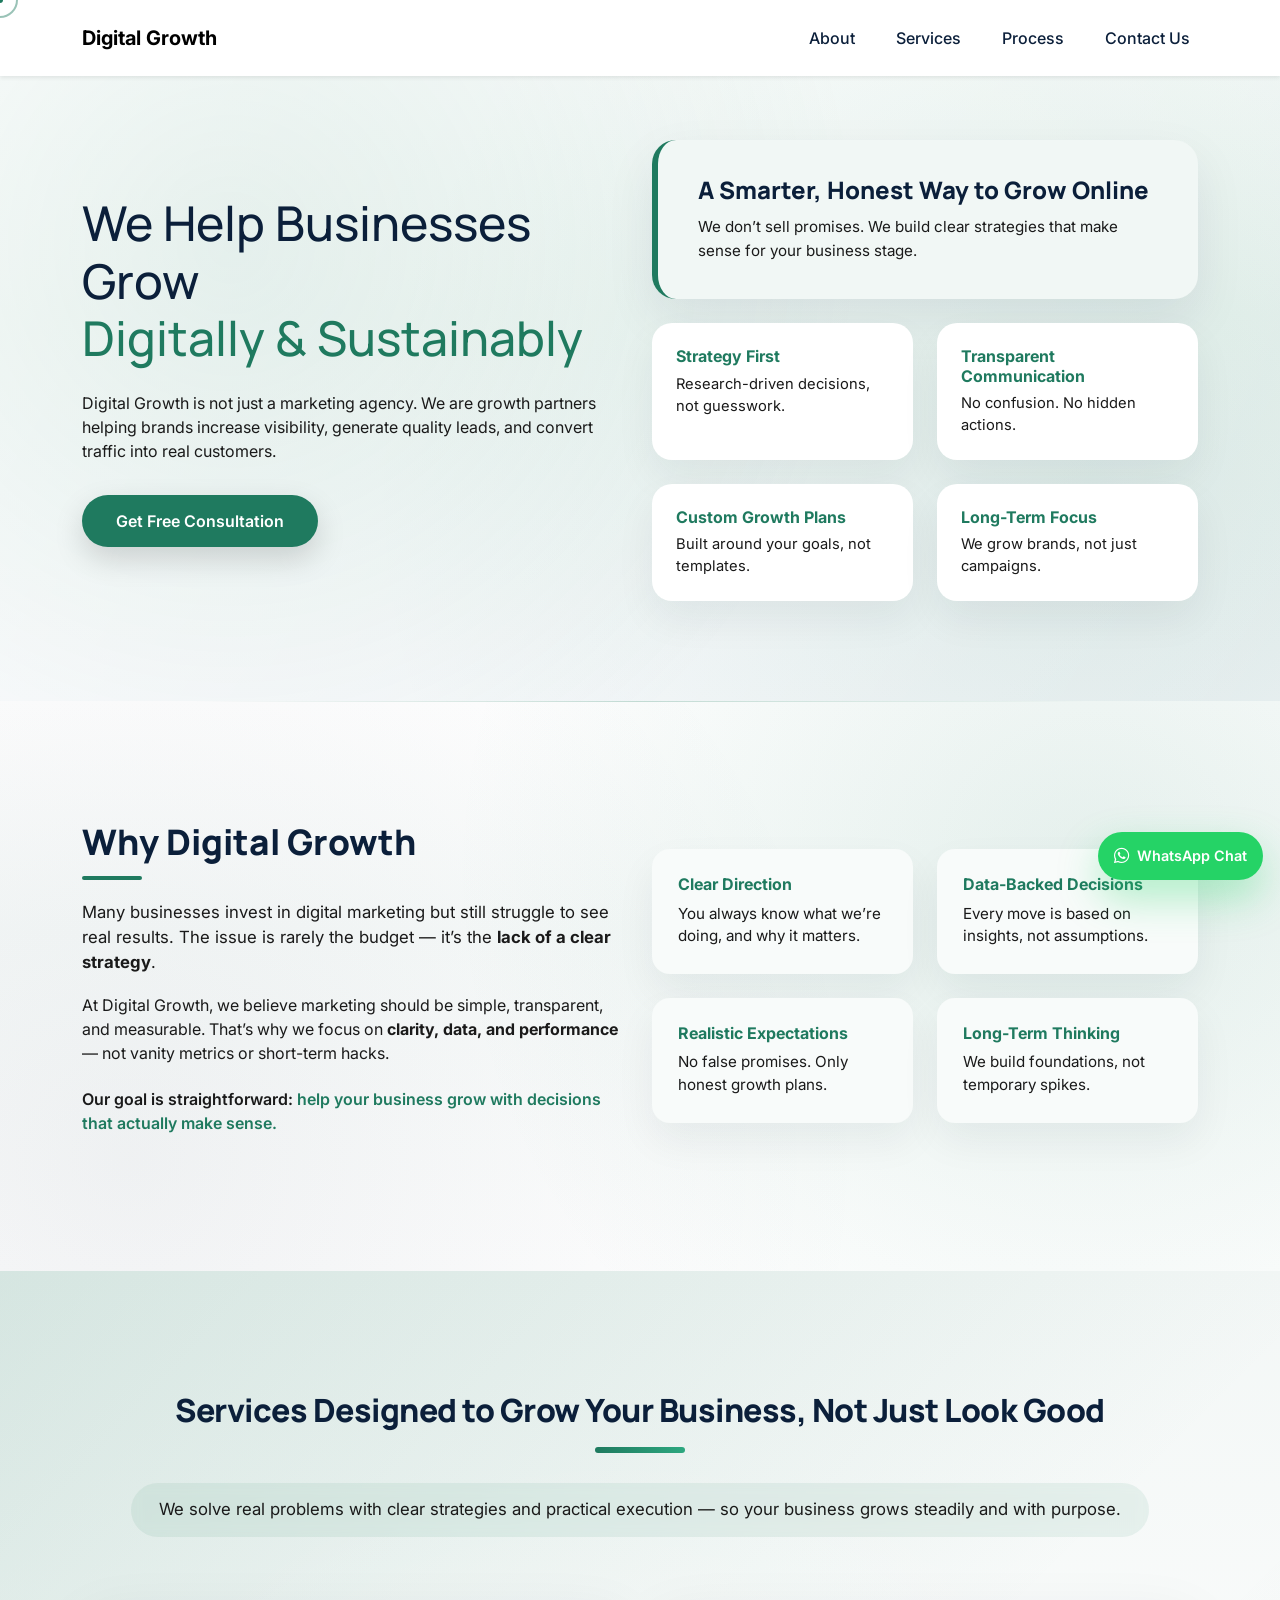
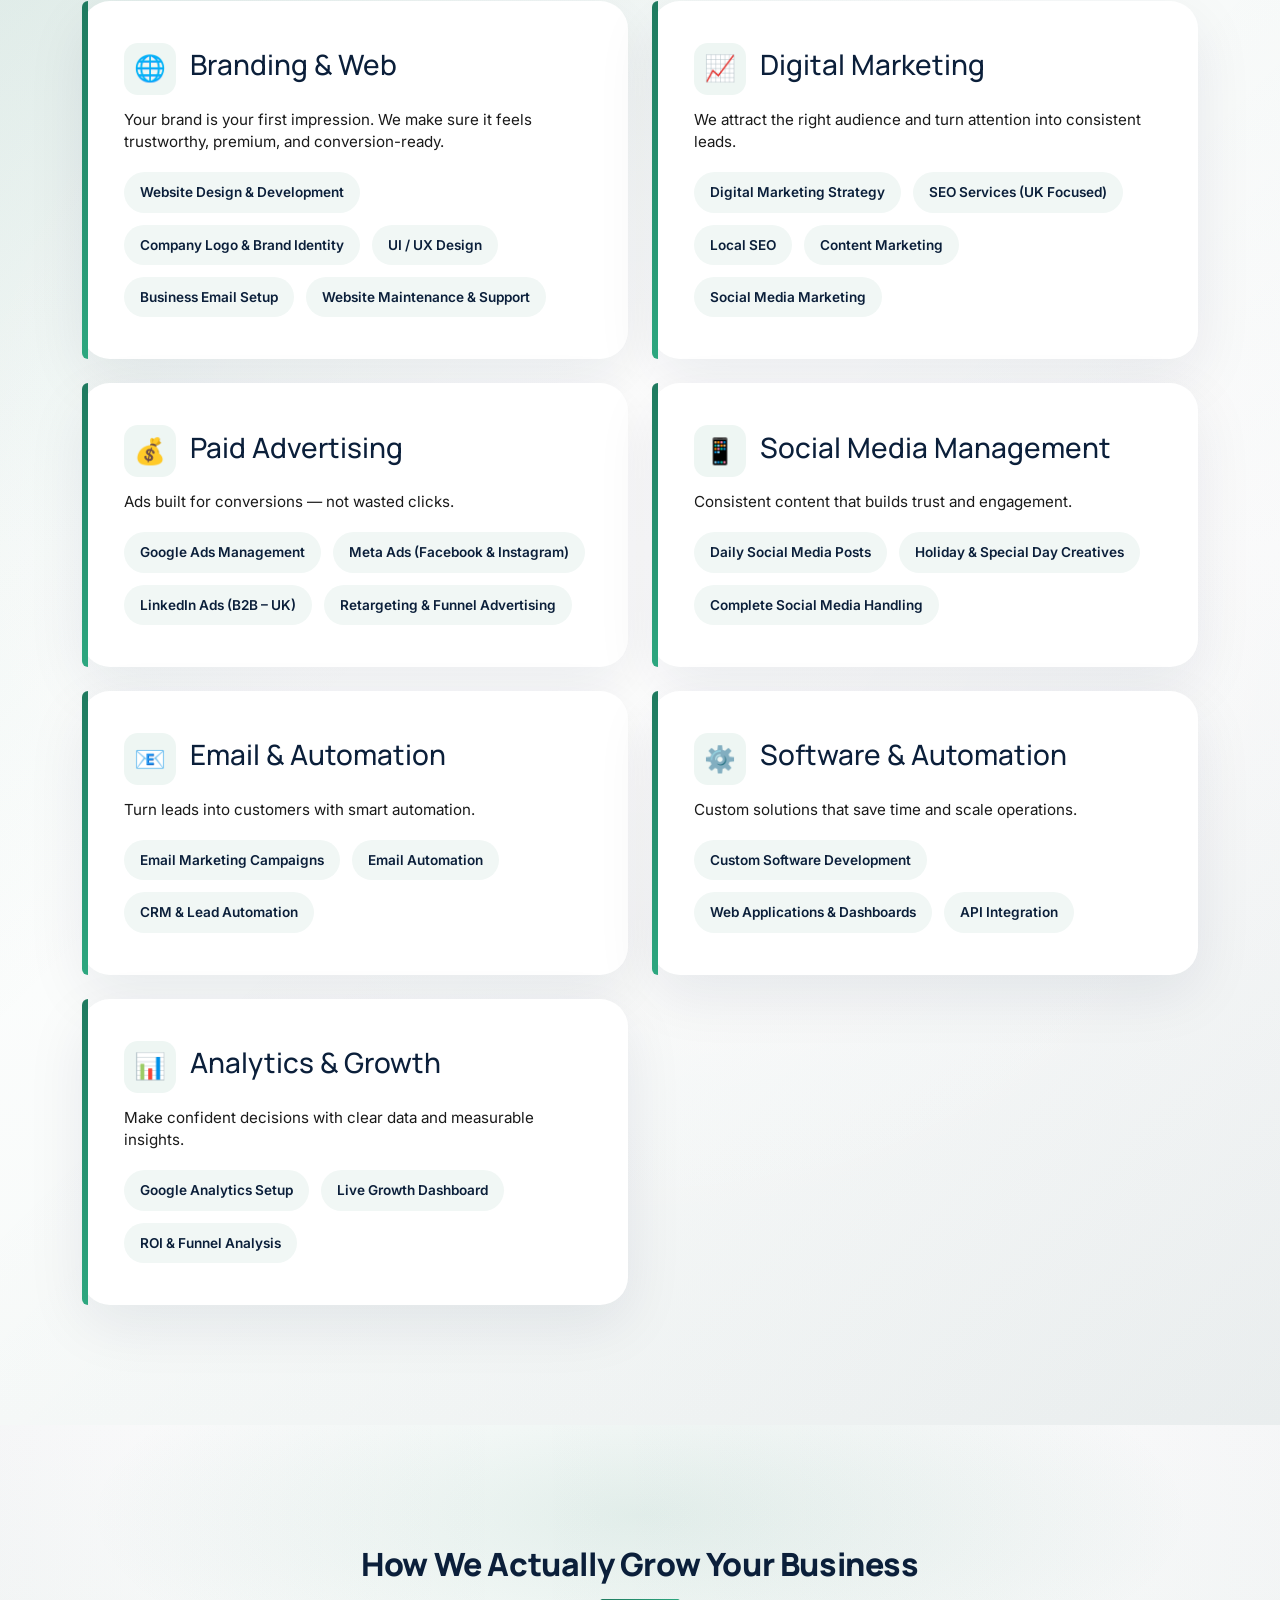
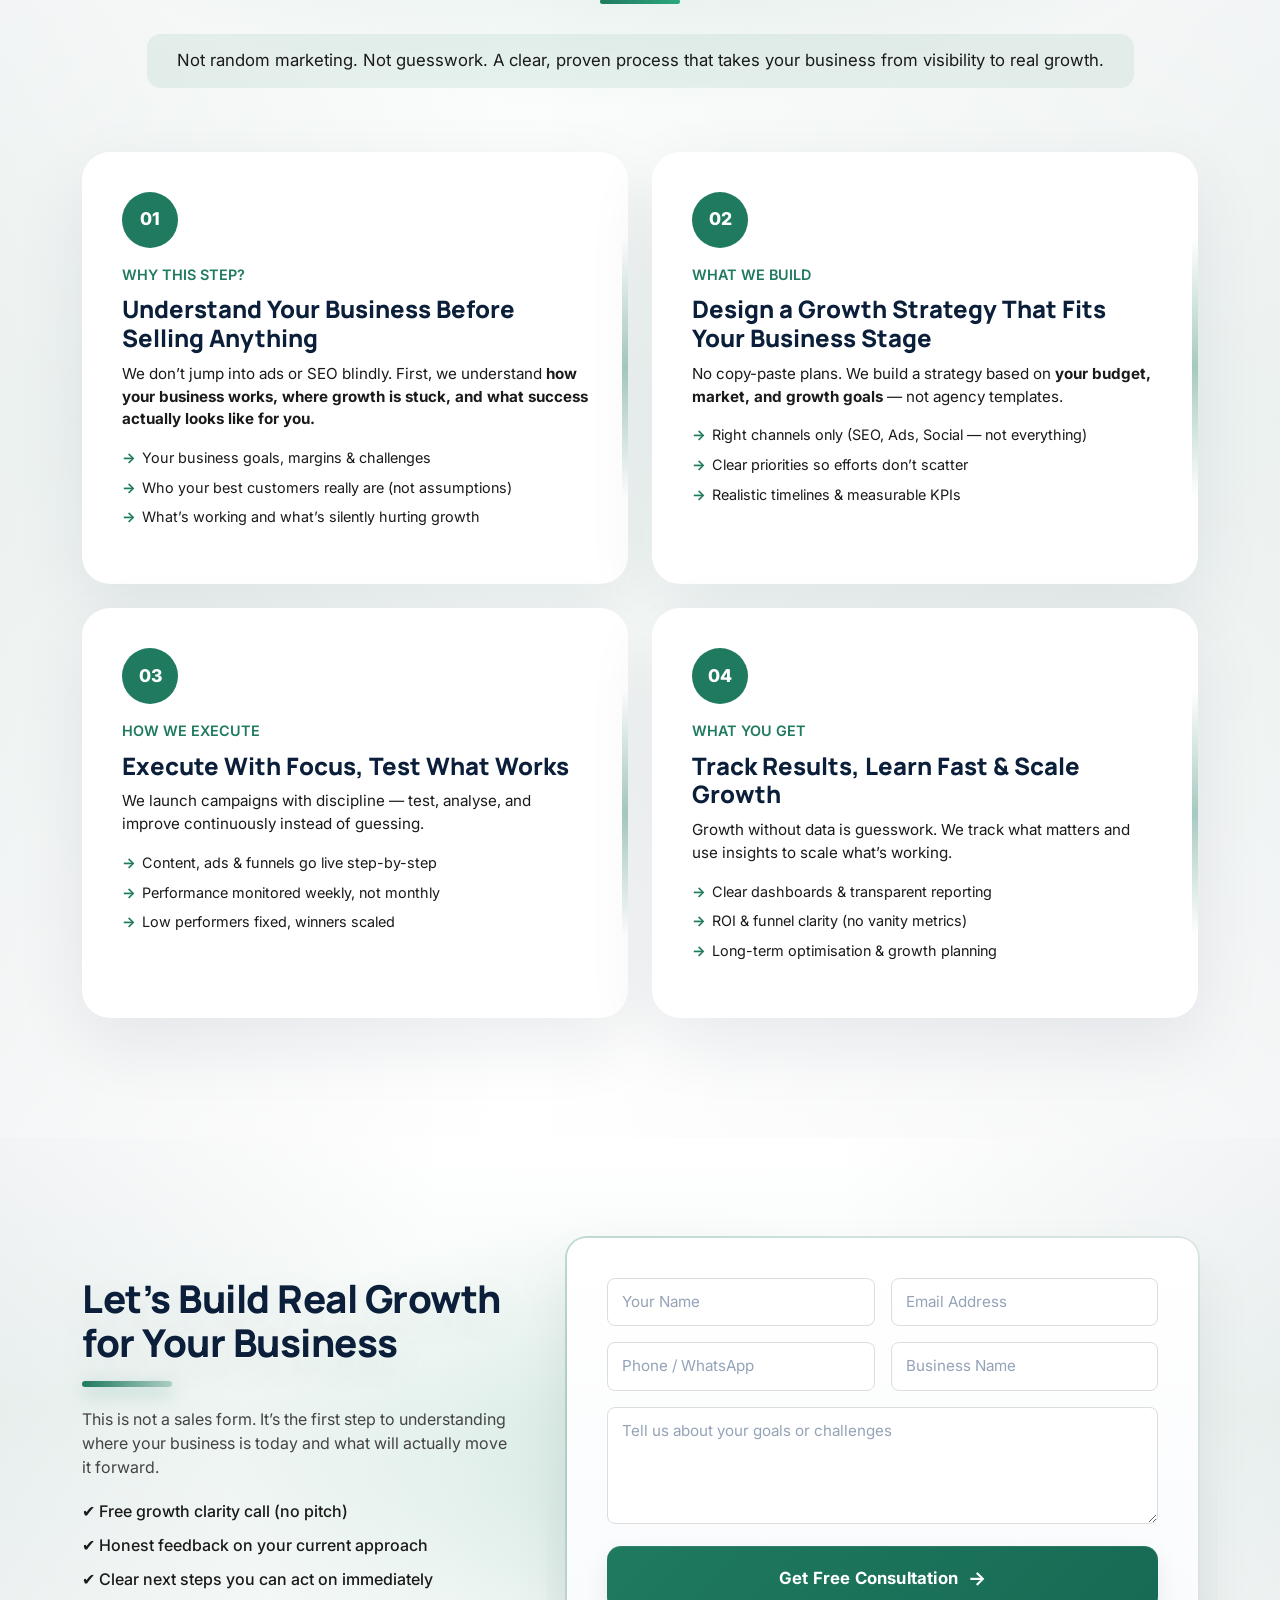
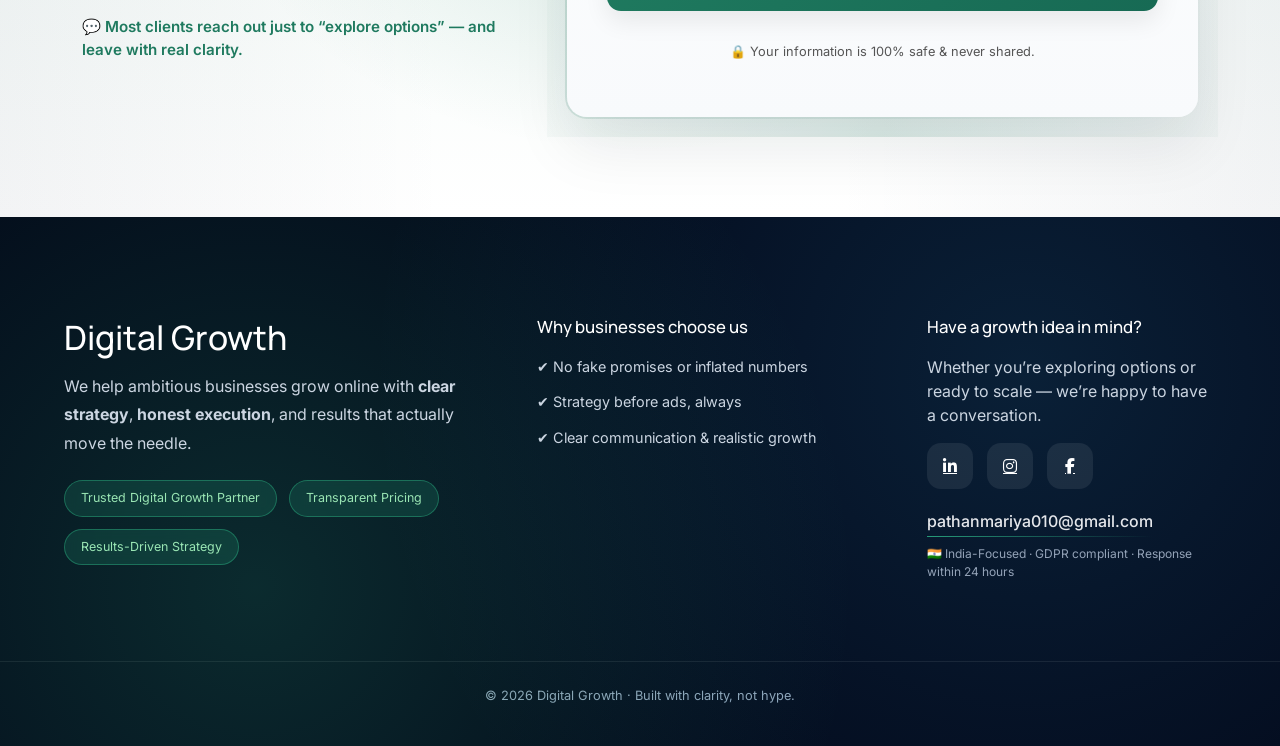
==== index.html @ b0a4c0de "Add files via upload" ====
<!DOCTYPE html>
<html lang="en">
<head>
  <!-- Basic -->
  <meta charset="UTF-8">
  <meta http-equiv="X-UA-Compatible" content="IE=edge">
  <meta name="viewport" content="width=device-width, initial-scale=1">

  <title>Digital Growth | Performance-Driven Digital Marketing Agency Ahmedabad</title>

<meta name="description"
      content="Digital Growth is a performance-driven digital marketing agency in Ahmedabad helping businesses grow with SEO, paid ads and web design. Honest strategies with clear execution and measurable results.">

  <!-- Canonical -->
  <link rel="canonical" href="https://digitalgrowth010.netlify.app/">

  <!-- SEO: Robots -->
  <meta name="robots" content="index, follow, max-image-preview:large">

  <!-- Open Graph (Facebook, LinkedIn, WhatsApp) -->
  <meta property="og:type" content="website">
  <meta property="og:title" content="Digital Growth – Honest Digital Marketing Agency">
  <meta property="og:description"
        content="We help businesses grow with SEO, paid ads, branding & data-driven marketing. No fake promises. Free consultation.">
  <meta property="og:url" content="https://digitalgrowth010.netlify.app/">
  <meta property="og:image" content="https://digitalgrowth010.netlify.app/og-image.jpg">
  <meta property="og:image:width" content="1200">
  <meta property="og:image:height" content="630">
  <meta property="og:site_name" content="Digital Growth">

  <!-- Twitter Card -->
  <meta name="twitter:card" content="summary_large_image">
  <meta name="twitter:title" content="Digital Growth – Honest Digital Marketing Agency">
  <meta name="twitter:description"
        content="Clear strategies, real growth. SEO, Ads & Branding that actually work.">
  <meta name="twitter:image" content="https://digitalgrowth010.netlify.app/og-image.jpg">

  <!-- Theme / Brand Color -->
  <meta name="theme-color" content="#1F7A5F">

  <!-- Preconnect (Performance) -->
  <link rel="preconnect" href="https://cdn.jsdelivr.net">
  <link rel="preconnect" href="https://fonts.googleapis.com">
  <link rel="preconnect" href="https://fonts.gstatic.com" crossorigin>
  <link rel="preconnect" href="https://cdnjs.cloudflare.com">

  <!-- Bootstrap CSS (non-blocking) -->
  <link rel="preload"
        href="https://cdn.jsdelivr.net/npm/bootstrap@5.3.2/dist/css/bootstrap.min.css"
        as="style"
        onload="this.onload=null;this.rel='stylesheet'">
  <noscript>
    <link rel="stylesheet"
          href="https://cdn.jsdelivr.net/npm/bootstrap@5.3.2/dist/css/bootstrap.min.css">
  </noscript>

  <!-- Google Fonts -->
  <link rel="preload"
        as="style"
        href="https://fonts.googleapis.com/css2?family=Manrope:wght@600;700;800&family=Inter:wght@400;500&display=swap"
        onload="this.onload=null;this.rel='stylesheet'">
  <noscript>
    <link rel="stylesheet"
          href="https://fonts.googleapis.com/css2?family=Manrope:wght@600;700;800&family=Inter:wght@400;500&display=swap">
  </noscript>

  <!-- Font Awesome -->
  <link rel="preload"
        as="style"
        href="https://cdnjs.cloudflare.com/ajax/libs/font-awesome/6.5.1/css/all.min.css"
        onload="this.onload=null;this.rel='stylesheet'">
  <noscript>
    <link rel="stylesheet"
          href="https://cdnjs.cloudflare.com/ajax/libs/font-awesome/6.5.1/css/all.min.css">
  </noscript>

  <!-- Main CSS -->
  <link rel="stylesheet" href="index.css">

  <!-- Structured Data (JSON-LD) -->
  <script type="application/ld+json">
{
  "@context": "https://schema.org",
  "@type": "Organization",
  "name": "Digital Growth",
  "url": "https://digitalgrowth010.netlify.app/",
  "logo": "https://digitalgrowth010.netlify.app/og-image.jpg",
  "description": "Digital Growth is an honest digital marketing agency helping businesses grow with SEO, paid ads, branding, and data-driven strategies.",
  "foundingDate": "2026",
  "areaServed": "Global"
}
</script>


  <!-- Meta Pixel (Delayed) -->
  <script>
    window.addEventListener('load', function () {
      setTimeout(function () {
        !function(f,b,e,v,n,t,s)
        {if(f.fbq)return;n=f.fbq=function(){n.callMethod?
        n.callMethod.apply(n,arguments):n.queue.push(arguments)};
        if(!f._fbq)f._fbq=n;n.push=n;n.loaded=!0;n.version='2.0';
        n.queue=[];t=b.createElement(e);t.async=!0;
        t.src=v;s=b.getElementsByTagName(e)[0];
        s.parentNode.insertBefore(t,s)}
        (window, document,'script',
        'https://connect.facebook.net/en_US/fbevents.js');

        fbq('init', '2305626343269912');
        fbq('track', 'PageView');
      }, 2000);
    });
  </script>

  <noscript>
    <img height="1" width="1" style="display:none"
         src="https://www.facebook.com/tr?id=2305626343269912&ev=PageView&noscript=1" />
  </noscript>
</head>



<body>

<!-- NAVBAR -->
<nav class="navbar navbar-expand-lg fixed-top shadow-sm" role="navigation">
  <div class="container">
    <a class="navbar-brand fw-bold" href="#">Digital Growth</a>

    <button class="navbar-toggler" type="button"
      data-bs-toggle="collapse"
      data-bs-target="#nav"
      aria-controls="nav"
      aria-expanded="false"
      aria-label="Toggle navigation">
      <span class="navbar-toggler-icon"></span>
    </button>

    <div id="nav" class="collapse navbar-collapse">
      <ul class="navbar-nav ms-auto align-items-lg-center">
        <li class="nav-item">
          <a class="nav-link" href="#about">About</a>
        </li>
        <li class="nav-item">
          <a class="nav-link" href="#services">Services</a>
        </li>
        <li class="nav-item">
          <a class="nav-link" href="#process">Process</a>
        </li>
        <li class="nav-item">
          <a class="nav-link" href="#contact">Contact Us</a>
        </li>
      </ul>
    </div>
  </div>
</nav>

<main id="main-content">
<!-- HERO -->
<section class="hero">
  <div class="container">
    <div class="row align-items-center gy-5">

      <!-- LEFT CONTENT -->
      <div class="col-lg-6">
        <h1>
          We Help Businesses Grow<br>
          <span style="color:var(--cta)">Digitally & Sustainably</span>
        </h1>

        <p class="mt-4">
          Digital Growth is not just a marketing agency.
          We are growth partners helping brands increase visibility,
          generate quality leads, and convert traffic into real customers.
        </p>

        <a class="btn btn-main mt-3">Get Free Consultation</a>
      </div>

      <!-- RIGHT TRUST CARDS -->
      <div class="col-lg-6 position-relative">

  <!-- BIG HERO CARD -->
  <div class="hero-highlight mb-4">
    <h4>A Smarter, Honest Way to Grow Online</h4>
    <p>
      We don’t sell promises.  
      We build clear strategies that make sense for your business stage.
    </p>
  </div>

  <!-- SMALL TRUST CARDS -->
  <div class="row g-4">
    <div class="col-md-6">
      <div class="trust-card-alt">
        <h6>Strategy First</h6>
        <p>Research-driven decisions, not guesswork.</p>
      </div>
    </div>

    <div class="col-md-6">
      <div class="trust-card-alt">
        <h6>Transparent Communication</h6>
        <p>No confusion. No hidden actions.</p>
      </div>
    </div>

    <div class="col-md-6">
      <div class="trust-card-alt">
        <h6>Custom Growth Plans</h6>
        <p>Built around your goals, not templates.</p>
      </div>
    </div>

    <div class="col-md-6">
      <div class="trust-card-alt">
        <h6>Long-Term Focus</h6>
        <p>We grow brands, not just campaigns.</p>
      </div>
    </div>
  </div>

</div>

    </div>
  </div>
</section>


<!-- ABOUT -->
<section id="about" class="why-section">
  <div class="container">
    <div class="row align-items-center gy-5">

      <!-- LEFT STORY -->
      <div class="col-lg-6">
        <h2 class="why-title">Why Digital Growth</h2>

        <p class="why-lead">
          Many businesses invest in digital marketing but still struggle to see real results.
          The issue is rarely the budget — it’s the <strong>lack of a clear strategy</strong>.
        </p>

        <p>
          At Digital Growth, we believe marketing should be simple, transparent, and measurable.
          That’s why we focus on <strong>clarity, data, and performance</strong> — not vanity metrics
          or short-term hacks.
        </p>

        <p class="why-promise">
          Our goal is straightforward:  
          <span>help your business grow with decisions that actually make sense.</span>
        </p>
      </div>

      <!-- RIGHT TRUST BLOCKS -->
      <div class="col-lg-6">
        <div class="row g-4">

          <div class="col-md-6">
            <div class="why-card">
              <h6>Clear Direction</h6>
              <p>You always know what we’re doing, and why it matters.</p>
            </div>
          </div>

          <div class="col-md-6">
            <div class="why-card">
              <h6>Data-Backed Decisions</h6>
              <p>Every move is based on insights, not assumptions.</p>
            </div>
          </div>

          <div class="col-md-6">
            <div class="why-card">
              <h6>Realistic Expectations</h6>
              <p>No false promises. Only honest growth plans.</p>
            </div>
          </div>

          <div class="col-md-6">
            <div class="why-card">
              <h6>Long-Term Thinking</h6>
              <p>We build foundations, not temporary spikes.</p>
            </div>
          </div>

        </div>
      </div>

    </div>
  </div>
</section>


<!-- SERVICES -->
<section id="services" class="services-section">
  <div class="container">

    <!-- Heading -->
    <div class="text-center mb-5">
      <h2 class="services-title">
        Services Designed to Grow Your Business, Not Just Look Good
      </h2>
      <p class="services-subtitle">
        We solve real problems with clear strategies and practical execution —
        so your business grows steadily and with purpose.
      </p>
    </div>

    <div class="row g-4">

      <!-- 1 Branding & Web -->
      <div class="col-lg-6">
        <div class="service-card">
          <div class="service-header">
            <div class="service-icon">🌐</div>
            <h3>Branding & Web</h3>
          </div>
          <p class="service-intro">
            Your brand is your first impression. We make sure it feels trustworthy,
            premium, and conversion-ready.
          </p>
          <div class="service-tags">
            <span>Website Design & Development</span>
            <span>Company Logo & Brand Identity</span>
            <span>UI / UX Design</span>
            <span>Business Email Setup</span>
            <span>Website Maintenance & Support</span>
          </div>
        </div>
      </div>

      <!-- 2 Digital Marketing -->
      <div class="col-lg-6">
        <div class="service-card">
          <div class="service-header">
            <div class="service-icon">📈</div>
            <h3>Digital Marketing</h3>
          </div>
          <p class="service-intro">
            We attract the right audience and turn attention into consistent leads.
          </p>
          <div class="service-tags">
            <span>Digital Marketing Strategy</span>
            <span>SEO Services (UK Focused)</span>
            <span>Local SEO</span>
            <span>Content Marketing</span>
            <span>Social Media Marketing</span>
          </div>
        </div>
      </div>

      <!-- 3 Paid Advertising -->
      <div class="col-lg-6">
        <div class="service-card">
          <div class="service-header">
            <div class="service-icon">💰</div>
            <h3>Paid Advertising</h3>
          </div>
          <p class="service-intro">
            Ads built for conversions — not wasted clicks.
          </p>
          <div class="service-tags">
            <span>Google Ads Management</span>
            <span>Meta Ads (Facebook & Instagram)</span>
            <span>LinkedIn Ads (B2B – UK)</span>
            <span>Retargeting & Funnel Advertising</span>
          </div>
        </div>
      </div>

      <!-- 4 Social Media -->
      <div class="col-lg-6">
        <div class="service-card">
          <div class="service-header">
            <div class="service-icon">📱</div>
            <h3>Social Media Management</h3>
          </div>
          <p class="service-intro">
            Consistent content that builds trust and engagement.
          </p>
          <div class="service-tags">
            <span>Daily Social Media Posts</span>
            <span>Holiday & Special Day Creatives</span>
            <span>Complete Social Media Handling</span>
          </div>
        </div>
      </div>

      <!-- 5 Email & Automation -->
      <div class="col-lg-6">
        <div class="service-card">
          <div class="service-header">
            <div class="service-icon">📧</div>
            <h3>Email & Automation</h3>
          </div>
          <p class="service-intro">
            Turn leads into customers with smart automation.
          </p>
          <div class="service-tags">
            <span>Email Marketing Campaigns</span>
            <span>Email Automation</span>
            <span>CRM & Lead Automation</span>
          </div>
        </div>
      </div>

      <!-- 6 Software -->
      <div class="col-lg-6">
        <div class="service-card">
          <div class="service-header">
            <div class="service-icon">⚙️</div>
            <h3>Software & Automation</h3>
          </div>
          <p class="service-intro">
            Custom solutions that save time and scale operations.
          </p>
          <div class="service-tags">
            <span>Custom Software Development</span>
            <span>Web Applications & Dashboards</span>
            <span>API Integration</span>
          </div>
        </div>
      </div>

      <!-- 7 Analytics & Growth -->
      <div class="col-lg-6">
        <div class="service-card">
          <div class="service-header">
            <div class="service-icon">📊</div>
            <h3>Analytics & Growth</h3>
          </div>
          <p class="service-intro">
            Make confident decisions with clear data and measurable insights.
          </p>
          <div class="service-tags">
            <span>Google Analytics Setup</span>
            <span>Live Growth Dashboard</span>
            <span>ROI & Funnel Analysis</span>
          </div>
        </div>
      </div>

    </div>
  </div>
</section>


<!-- PROCESS -->
<section id="process" class="process-section">
  <div class="container">

    <!-- Heading -->
    <div class="text-center mb-5">
      <h2 class="services-title">How We Actually Grow Your Business</h2>
      <p class="services-subtitle">
        Not random marketing. Not guesswork.  
        A clear, proven process that takes your business from visibility to real growth.
      </p>
    </div>

    <div class="row g-4">

      <!-- STEP 1 -->
      <div class="col-lg-6">
        <div class="process-card">
          <div class="process-step-no">01</div>
          <div class="process-why">WHY THIS STEP?</div>
          <h4>Understand Your Business Before Selling Anything</h4>
<p class="process-desc">
We don’t jump into ads or SEO blindly.  
First, we understand <strong>how your business works, where growth is stuck,
and what success actually looks like for you.</strong>
</p>

<ul class="process-list">
  <li>Your business goals, margins & challenges</li>
  <li>Who your best customers really are (not assumptions)</li>
  <li>What’s working and what’s silently hurting growth</li>
</ul>


        </div>
      </div>

      <!-- STEP 2 -->
      <div class="col-lg-6">
        <div class="process-card">
          <div class="process-step-no">02</div>
          <div class="process-why">WHAT WE BUILD</div>
          <h4>Design a Growth Strategy That Fits Your Business Stage</h4>
<p class="process-desc">
No copy-paste plans. We build a strategy based on
<strong>your budget, market, and growth goals</strong> — not agency templates.
</p>

<ul class="process-list">
  <li>Right channels only (SEO, Ads, Social — not everything)</li>
  <li>Clear priorities so efforts don’t scatter</li>
  <li>Realistic timelines & measurable KPIs</li>
</ul>



        </div>
      </div>

      <!-- STEP 3 -->
      <div class="col-lg-6">
        <div class="process-card">
          <div class="process-step-no">03</div>
          <div class="process-why">HOW WE EXECUTE</div>
          <h4>Execute With Focus, Test What Works</h4>
<p class="process-desc">
We launch campaigns with discipline — test, analyse,
and improve continuously instead of guessing.
</p>

<ul class="process-list">
  <li>Content, ads & funnels go live step-by-step</li>
  <li>Performance monitored weekly, not monthly</li>
  <li>Low performers fixed, winners scaled</li>
</ul>



        </div>
      </div>

      <!-- STEP 4 -->
      <div class="col-lg-6">
        <div class="process-card">
          <div class="process-step-no">04</div>
          <div class="process-why">WHAT YOU GET</div>
          <h4>Track Results, Learn Fast & Scale Growth</h4>
<p class="process-desc">
Growth without data is guesswork.  
We track what matters and use insights to scale what’s working.
</p>

<ul class="process-list">
  <li>Clear dashboards & transparent reporting</li>
  <li>ROI & funnel clarity (no vanity metrics)</li>
  <li>Long-term optimisation & growth planning</li>
</ul>



        </div>
      </div>

    </div>
  </div>
</section>

<section id="contact" class="contact-section">
  <div class="container">
    <div class="row align-items-center g-5">

      <!-- LEFT CONTENT -->
      <div class="col-lg-5">
        <h2 class="contact-title">
  Let’s Build Real Growth for Your Business
</h2>

<p class="contact-subtext">
  This is not a sales form.  
  It’s the first step to understanding where your business is today
  and what will actually move it forward.
</p>

<ul class="contact-points">
  <li>✔ Free growth clarity call (no pitch)</li>
  <li>✔ Honest feedback on your current approach</li>
  <li>✔ Clear next steps you can act on immediately</li>
</ul>

<p class="contact-trust-line">
  💬 Most clients reach out just to “explore options” —  
  and leave with real clarity.
</p>

      </div>

      <!-- FORM -->
      <div class="col-lg-7">
        <div class="contact-card contact-form-box">

          <!-- NETLIFY FORM -->
          <form name="contact"
                method="POST"
                data-netlify="true"
                data-netlify-honeypot="bot-field">

            <!-- Required hidden input -->
            <input type="hidden" name="form-name" value="contact">
            <input type="hidden" name="bot-field">

            <div class="row g-3">
              <div class="col-md-6">
                <input type="text" class="form-input" name="name" placeholder="Your Name" required>
              </div>

              <div class="col-md-6">
                <input type="email" class="form-input" name="email" placeholder="Email Address" required>
              </div>

              <div class="col-md-6">
                <input type="tel" class="form-input" name="phone" placeholder="Phone / WhatsApp">
              </div>

              <div class="col-md-6">
                <input type="text" class="form-input" name="business" placeholder="Business Name">
              </div>

              <div class="col-12">
                <textarea name="message" class="form-input" rows="4"
                  placeholder="Tell us about your goals or challenges"></textarea>
              </div>

              <div class="col-12">
                <button type="submit" class="cta-btn">
  <span>Get Free Consultation</span>
  <span class="arrow">→</span>
</button>


              </div>

              <div class="col-12">
                <p class="form-note">
                  🔒 Your information is 100% safe & never shared.
                </p>
              </div>
            </div>

          </form>

        </div>
      </div>

    </div>
  </div>
</section>

</main>
<footer class="dg-footer" role="contentinfo">
  <div class="dg-footer-bg"></div>

  <div class="dg-footer-inner">

    <!-- BRAND BLOCK -->
    <div class="dg-footer-brand">
      <h2>Digital Growth</h2>
      <p>
        We help ambitious businesses grow online with
        <strong>clear strategy</strong>, <strong>honest execution</strong>,
        and results that actually move the needle.
      </p>

     <div class="dg-footer-badges">
  <span>Trusted Digital Growth Partner</span>
  <span>Transparent Pricing</span>
  <span>Results-Driven Strategy</span>
</div>
    </div>

    <!-- VALUE / DIFFERENCE -->
    <div class="dg-footer-values">
      <h4>Why businesses choose us</h4>
      <ul>
        <li>✔ No fake promises or inflated numbers</li>
        <li>✔ Strategy before ads, always</li>
        <li>✔ Clear communication & realistic growth</li>
      </ul>
    </div>

    <!-- CONNECT -->
    <div class="dg-footer-connect">
      <h4>Have a growth idea in mind?</h4>
  <p>
    Whether you’re exploring options or ready to scale —
    we’re happy to have a conversation.
  </p>

  <div class="dg-socials premium-socials">
    <a href="#" aria-label="LinkedIn"><i class="fa-brands fa-linkedin-in"></i></a>
        <a href="#" aria-label="Instagram"><i class="fa-brands fa-instagram"></i></a>
        <a href="#" aria-label="Facebook"><i class="fa-brands fa-facebook-f"></i></a>
  </div>

  <a href="mailto:pathanmariya010@gmail.com" class="connect-email">
    pathanmariya010@gmail.com
  </a>

  <span class="connect-note">
    🇮🇳 India-Focused · GDPR compliant · Response within 24 hours
  </span>
</div>
    </div>

  <div class="dg-footer-bottom">
    © 2026 Digital Growth · Built with clarity, not hype.
  </div>
</footer>

<button id="backToTop" aria-label="Back to top">
  ↑
  <span class="back-tooltip">Back to top</span>
</button>


<!-- Premium WhatsApp Button -->
<a
  href="https://wa.me/916354936933?text=Hi%20I%20want%20to%20discuss%20digital%20growth"
  class="wa-float-premium"
  target="_blank"
  aria-label="Chat on WhatsApp"
>
  <i class="fa-brands fa-whatsapp"></i>
  <span>WhatsApp Chat</span>
</a>




<script defer src="https://cdn.jsdelivr.net/npm/bootstrap@5.3.2/dist/js/bootstrap.bundle.min.js"></script>
<script defer src="index.js"></script>

<script type="application/ld+json">
{
  "@context": "https://schema.org",
  "@type": "Organization",
  "name": "Digital Growth",
  "url": "https://digitalmarketing010.netlify.app/",
  "email": "pathanmariya010@gmail.com"
}
</script>



</body>
</html>
---- index.css ----
:root{
  --heading:#0B1F3A;
  --text:#1A1A1A;
  --bg:#F5F7FA;
  --cta:#1F7A5F;
}

html, body {
  width: 100%;
  overflow-x: hidden;
}


main#main-content {
  display: block;
  width: 100%;
  max-width: 100%;
  margin: 0;
  padding: 0;
}

body{
  background:var(--bg);
  color:var(--text);
  font-family:Inter, sans-serif;
}

h1,h2,h3,h4{
  font-family:Manrope, sans-serif;
  color:var(--heading);
}
@media (max-width: 768px) {
  html, body {
    overflow-x: hidden !important;
    position: relative;
  }
}


.navbar{
  background:#fff;
  padding: 18px 0;
}

.navbar-nav .nav-item {
  margin-left: 25px;
}

.hero h1{
  font-size:3rem;
}

.btn-main {
  background: var(--cta);
  color: #ffffff;
  padding: 14px 34px;
  border-radius: 999px;
  font-weight: 600;
  border: none;
  transition: all 0.35s ease;
  box-shadow: 0 12px 30px rgba(0,0,0,0.15);
}

/* 🔥 IMPORTANT FIX */
.btn-main:hover,
.btn-main:focus,
.btn-main:active {
  background: var(--cta);        /* background kabhi remove nahi hoga */
  color: #ffffff;
  transform: translateY(-3px);
  box-shadow: 0 18px 40px rgba(0,0,0,0.25);
  text-decoration: none;
  outline: none;
}

/* Optional luxury glow */
.btn-main::after {
  content: "";
  position: absolute;
  inset: -4px;
  border-radius: 999px;
  border: 1px solid rgba(255,255,255,0.25);
  opacity: 0;
  transition: opacity 0.35s ease;
}

.btn-main:hover::after {
  opacity: 1;
}


.section{
  padding:90px 0;
}

.card{
  border:none;
  border-radius:16px;
  padding:30px;
  height:100%;
}

.nav-link {
  position: relative;
  color: var(--heading) !important;
  font-weight: 500;
  transition: color 0.3s ease;
}

.nav-link::after {
  content: "";
  position: absolute;
  width: 0;
  height: 2px;
  left: 0;
  bottom: -6px;
  background: var(--cta);
  transition: width 0.3s ease;
}

.nav-link:hover {
  color: var(--cta) !important;
}

.nav-link:hover::after {
  width: 100%;
}

.trust-panel {
  background: #ffffff;
  border-radius: 24px;
  padding: 48px;
  box-shadow: 0 40px 80px rgba(11,31,58,0.08);
}

.trust-panel h5 {
  font-family: Manrope;
  font-weight: 700;
  color: var(--heading);
  margin-bottom: 30px;
}

.trust-list {
  list-style: none;
  padding: 0;
}

.trust-list li {
  margin-bottom: 22px;
}

.trust-list strong {
  display: block;
  color: var(--cta);
  font-size: 1.05rem;
}

.trust-list span {
  font-size: 0.95rem;
  color: var(--text);
}

@media(max-width:768px){
  .trust-panel{
    padding:32px;
    margin-top:20px;
  }
}

.hero{
  position: relative;
  padding: 140px 0 100px;
  background:
    linear-gradient(180deg, #f8fbfa 0%, #eef6f3 45%, #f5f7fa 100%);
  overflow: hidden;
}

/* PREMIUM WOW GLOW LAYERS */
.hero::before{
  content: "";
  position: absolute;
  inset: 0;
  background:
    radial-gradient(circle at 18% 35%, rgba(31,122,95,0.16), transparent 55%),
    radial-gradient(circle at 85% 70%, rgba(31,122,95,0.12), transparent 60%);
  z-index: 0;
}

/* SUBTLE TEXTURE / DEPTH */
.hero::after{
  content: "";
  position: absolute;
  inset: 0;
  background:
    linear-gradient(
      120deg,
      rgba(255,255,255,0.6),
      rgba(255,255,255,0)
    );
  pointer-events: none;
  z-index: 1;
}

/* CONTENT ABOVE BACKGROUND */
.hero > .container{
  position: relative;
  z-index: 2;
}


.trust-heading {
  font-family: Manrope;
  font-weight: 800;
  font-size: 1.6rem;
  color: var(--heading);
  margin-bottom: 24px;
  line-height: 1.3;
  position: relative;
}

.trust-heading::after {
  content: "";
  width: 50px;
  height: 4px;
  background: var(--cta);
  display: block;
  margin-top: 10px;
  border-radius: 2px;
}

.trust-card {
  background: #ffffff;
  border-radius: 18px;
  padding: 26px;
  height: 100%;
  box-shadow: 0 30px 60px rgba(11,31,58,0.08);
  transition: all 0.3s ease;
}

.trust-card h6 {
  color: var(--cta);
  font-weight: 700;
  margin-bottom: 8px;
}

.trust-card p {
  font-size: 0.95rem;
  margin: 0;
}

.trust-card:hover {
  transform: translateY(-6px);
  box-shadow: 0 40px 80px rgba(11,31,58,0.12);
}

@media (max-width: 768px) {
  .hero{
    padding: 110px 0 80px;
    background:
      linear-gradient(180deg, #f9fcfb 0%, #eef6f3 60%, #ffffff 100%);
  }

  .hero::before{
    background:
      radial-gradient(circle at top, rgba(31,122,95,0.18), transparent 65%);
  }

  .hero::after{
    display: none; /* mobile me unnecessary repaint remove */
  }

  .trust-heading {
    text-align: center;
    margin-top: 20px;
  }

  .trust-card {
    text-align: left;
  }
}

/* BIG HIGHLIGHT CARD */
.hero-highlight {
  background: #F1F7F5; /* very soft green tint */
  border-radius: 24px;
  padding: 36px 40px;
  box-shadow: 0 20px 50px rgba(11,31,58,0.08);
  border-left: 6px solid var(--cta);
}

.hero-highlight h4 {
  font-family: Manrope;
  font-weight: 800;
  font-size: 1.5rem;
  color: var(--heading);
  margin-bottom: 10px;
}

.hero-highlight p {
  font-size: 0.95rem;
  color: var(--text);
  margin: 0;
  line-height: 1.6;
}


/* SUPPORTING TRUST CARDS */
.trust-card-alt {
  background: #ffffff;
  border-radius: 20px;
  padding: 24px;
  height: 100%;
  box-shadow: 0 18px 40px rgba(11,31,58,0.06);
  transition: all 0.35s ease;
}

.trust-card-alt h6 {
  color: var(--cta);
  font-weight: 700;
  margin-bottom: 6px;
}

.trust-card-alt p {
  font-size: 0.92rem;
  margin: 0;
}

.trust-card-alt:hover {
  transform: translateY(-8px);
  box-shadow: 0 40px 80px rgba(11,31,58,0.15);
}

@media (max-width: 768px) {
  .hero-highlight {
    text-align: center;
    padding: 32px;
  }
}

.why-section{
  position: relative;
  padding: 120px 0;
  background:
    linear-gradient(
      180deg,
      #ffffff 0%,
      #f9fcfb 40%,
      #ffffff 100%
    );
  overflow: hidden;
}

/* SOFT ELEGANT DEPTH (not hero-like) */
.why-section::before{
  content: "";
  position: absolute;
  inset: 0;
  background:
    radial-gradient(
      circle at 85% 30%,
      rgba(31,122,95,0.10),
      transparent 55%
    ),
    radial-gradient(
      circle at 10% 80%,
      rgba(11,31,58,0.06),
      transparent 60%
    );
  z-index: 0;
}

/* SUBTLE TOP SEPARATOR FEEL */
.why-section::after{
  content: "";
  position: absolute;
  top: 0;
  left: 50%;
  transform: translateX(-50%);
  width: 70%;
  height: 1px;
  background: linear-gradient(
    90deg,
    transparent,
    rgba(31,122,95,0.25),
    transparent
  );
  z-index: 1;
}

/* CONTENT ABOVE BACKGROUND */
.why-section > .container{
  position: relative;
  z-index: 2;
}


.why-title {
  font-family: Manrope;
  font-weight: 800;
  font-size: 2.2rem;
  color: var(--heading);
  margin-bottom: 20px;
  position: relative;
}

.why-title::after {
  content: "";
  width: 60px;
  height: 4px;
  background: var(--cta);
  display: block;
  margin-top: 12px;
  border-radius: 2px;
}

.why-lead {
  font-size: 1.05rem;
  margin-bottom: 18px;
}

.why-promise {
  margin-top: 22px;
  font-weight: 600;
}

.why-promise span {
  color: var(--cta);
}

/* RIGHT SIDE CARDS */
.why-card {
  background: #F8FBFA;
  border-radius: 18px;
  padding: 26px;
  height: 100%;
  box-shadow: 0 18px 40px rgba(11,31,58,0.06);
  transition: all 0.3s ease;
}

.why-card h6 {
  color: var(--cta);
  font-weight: 700;
  margin-bottom: 8px;
}

.why-card p {
  font-size: 0.95rem;
  margin: 0;
}

.why-card:hover {
  transform: translateY(-6px);
  box-shadow: 0 28px 60px rgba(11,31,58,0.1);
}


@media (max-width: 768px) {
  .why-section{
    padding: 80px 0;
    background:
      linear-gradient(
        180deg,
        #ffffff 0%,
        #f9fcfb 60%,
        #ffffff 100%
      );
  }

  .why-section::before{
    background:
      radial-gradient(
        circle at top,
        rgba(31,122,95,0.12),
        transparent 65%
      );
  }

  .why-section::after{
    width: 90%;
  }

  .why-title::after {
    margin-left: auto;
    margin-right: auto;
  }

  .why-card {
    text-align: left;
  }
}

/* =========================
   SERVICES – WOW TAG STYLE
========================= */

.services-section{
  position: relative;
  padding: 120px 0;
  background:
    linear-gradient(
      180deg,
      #f3f7f6 0%,
      #ffffff 50%,
      #f7faf9 100%
    );
  overflow: hidden;
}

/* PREMIUM DIAGONAL GLOW (hero/why se different) */
.services-section::before{
  content: "";
  position: absolute;
  inset: 0;
  background:
    linear-gradient(
      135deg,
      rgba(31,122,95,0.14),
      transparent 45%
    ),
    linear-gradient(
      315deg,
      rgba(11,31,58,0.06),
      transparent 50%
    );
  z-index: 0;
}

/* SOFT NOISE / DEPTH FEEL */
.services-section::after{
  content: "";
  position: absolute;
  inset: 0;
  background:
    radial-gradient(
      circle at center,
      rgba(255,255,255,0.6),
      transparent 65%
    );
  z-index: 1;
  pointer-events: none;
}

/* CONTENT ABOVE */
.services-section > .container{
  position: relative;
  z-index: 2;
}


.services-title{
  position: relative;
  font-weight: 900;
  letter-spacing: -0.5px;
}

/* BOLD ACCENT BAR */
.services-title::after{
  content: "";
  display: block;
  width: 90px;
  height: 6px;
  margin: 18px auto 0;
  border-radius: 999px;
  background:
    linear-gradient(
      90deg,
      var(--cta),
      #2da77f
    );
}

/* SUBTITLE GLASS PILL */
.services-subtitle{
  display: inline-block;
  margin-top: 22px;
  padding: 14px 28px;
  border-radius: 999px;
  background: rgba(31,122,95,0.08);
  backdrop-filter: blur(6px);
  font-size: 1.05rem;
}


/* Card */
.service-card {
  background: #ffffff;
  border-radius: 28px;
  padding: 42px;
  height: 100%;
  box-shadow: 0 20px 60px rgba(11,31,58,0.08);
  position: relative;
  transition: all 0.35s ease;
}

.service-card::before {
  content: "";
  position: absolute;
  top: 0;
  left: 0;
  width: 6px;
  height: 100%;
  background: linear-gradient(180deg, var(--cta), #2da77f);
  border-radius: 28px 0 0 28px;
}

.service-card:hover {
  transform: translateY(-10px);
  box-shadow: 0 40px 100px rgba(11,31,58,0.14);
}

/* Header */
.service-header {
  display: flex;
  align-items: center;
  gap: 14px;
  margin-bottom: 14px;
}

.service-icon {
  width: 52px;
  height: 52px;
  border-radius: 14px;
  background: #eef6f3;
  display: flex;
  align-items: center;
  justify-content: center;
  font-size: 1.6rem;
}

.service-card h4 {
  font-weight: 800;
  color: var(--heading);
  margin: 0;
}

/* Intro */
.service-intro {
  font-size: 0.95rem;
  color: var(--text);
  margin-bottom: 18px;
}

/* TAGS (WOW PART) */
.service-tags {
  display: flex;
  flex-wrap: wrap;
  gap: 12px;
}

.service-tags span {
  background: #f1f7f5;
  color: var(--heading);
  padding: 10px 16px;
  border-radius: 999px;
  font-size: 0.85rem;
  font-weight: 600;
  transition: all 0.25s ease;
}

.service-tags span:hover {
  background: var(--cta);
  color: #ffffff;
  transform: translateY(-3px);
  box-shadow: 0 10px 25px rgba(31,122,95,0.25);
}

/* Mobile */
@media (max-width: 768px) {
   .services-section{
    padding: 80px 0;
    background:
      linear-gradient(
        180deg,
        #f6faf9 0%,
        #ffffff 100%
      );
  }

  .services-section::before{
    background:
      linear-gradient(
        180deg,
        rgba(31,122,95,0.16),
        transparent 70%
      );
  }

  .services-title{
    font-size: 2.2rem;
  }

  .services-title::after{
    width: 60px;
    height: 5px;
  }

  .services-subtitle{
    font-size: 0.95rem;
    padding: 12px 18px;
  }
  .service-card {
    padding: 28px;
  }
}

/* =========================
   PROCESS – STORY FLOW
========================= */

.process-section{
  position: relative;
  padding: 120px 0;
  background:
    linear-gradient(
      180deg,
      #ffffff 0%,
      #f4faf7 45%,
      #ffffff 100%
    );
  overflow: hidden;
}

/* SUBTLE STORY WAVES (movement feel) */
.process-section::before{
  content: "";
  position: absolute;
  top: -120px;
  left: 50%;
  transform: translateX(-50%);
  width: 1200px;
  height: 420px;
  background:
    radial-gradient(
      ellipse at center,
      rgba(31,122,95,0.12),
      transparent 65%
    );
  z-index: 0;
}

/* SOFT DEPTH LAYER */
.process-section::after{
  content: "";
  position: absolute;
  inset: 0;
  background:
    linear-gradient(
      90deg,
      rgba(11,31,58,0.04),
      transparent 40%,
      rgba(11,31,58,0.04)
    );
  z-index: 1;
  pointer-events: none;
}

/* CONTENT ABOVE BACKGROUND */
.process-section > .container{
  position: relative;
  z-index: 2;
}
#process .services-title{
  position: relative;
  font-weight: 900;
  letter-spacing: -0.4px;
}

/* STRAIGHT CONFIDENCE BAR */
#process .services-title::after{
  content: "";
  display: block;
  width: 80px;
  height: 5px;
  margin: 16px auto 0;
  border-radius: 6px;
  background: linear-gradient(
    90deg,
    var(--cta),
    #2da77f
  );
}

/* PROCESS INTRO PILL (calm, logical) */
#process .services-subtitle{
  display: inline-block;
  margin-top: 22px;
  padding: 14px 30px;
  border-radius: 14px;
  background: rgba(31,122,95,0.08);
  backdrop-filter: blur(4px);
  font-size: 1.05rem;
}


.process-card {
  background: #ffffff;
  border-radius: 28px;
  padding: 40px;
  height: 100%;
  box-shadow: 0 25px 70px rgba(11,31,58,0.08);
  transition: all 0.35s ease;
  position: relative;
}

.process-card:hover {
  transform: translateY(-8px);
  box-shadow: 0 45px 110px rgba(11,31,58,0.14);
}

.process-step-no {
  width: 56px;
  height: 56px;
  border-radius: 50%;
  background: var(--cta);
  color: #fff;
  font-weight: 800;
  display: flex;
  align-items: center;
  justify-content: center;
  font-size: 1.1rem;
  margin-bottom: 16px;
}

.process-card h4 {
  font-weight: 800;
  margin-bottom: 10px;
  color: var(--heading);
}

.process-why {
  font-size: 0.9rem;
  color: var(--cta);
  font-weight: 600;
  margin-bottom: 10px;
}

.process-desc {
  font-size: 0.95rem;
  color: var(--text);
  margin-bottom: 16px;
}

.process-list {
  list-style: none;
  padding-left: 0;
}

.process-list li {
  margin-bottom: 8px;
  font-size: 0.9rem;
  position: relative;
  padding-left: 20px;
}

.process-list li::before {
  content: "→";
  position: absolute;
  left: 0;
  color: var(--cta);
  font-weight: 700;
}

/* Mobile */
@media (max-width: 768px) {
  .process-section{
    padding: 80px 0;
    background:
      linear-gradient(
        180deg,
        #ffffff 0%,
        #f7fbf9 100%
      );
  }

  .process-section::before{
    top: -80px;
    width: 700px;
    height: 300px;
    background:
      radial-gradient(
        circle,
        rgba(31,122,95,0.16),
        transparent 70%
      );
  }

  #process .services-title{
    font-size: 2.2rem;
  }

  #process .services-title::after{
    width: 60px;
  }

  #process .services-subtitle{
    font-size: 0.95rem;
    padding: 12px 18px;
  }
}

/* ===== PROCESS WOW ENHANCEMENT ===== */

.process-outcome {
  background: rgba(24, 128, 96, 0.08);
  border-left: 4px solid var(--cta);
  padding: 10px 14px;
  border-radius: 8px;
  font-size: 0.85rem;
  margin-top: 16px;
  color: #0b3d2e;
  font-weight: 500;
}

.process-card::after {
  content: "";
  position: absolute;
  right: 0;
  top: 20%;
  width: 6px;
  height: 60%;
  background: linear-gradient(180deg, transparent, var(--cta), transparent);
  opacity: 0.4;
  border-radius: 10px;
}

/* CONTACT SECTION */
.contact-section{
  position: relative;
  padding: 100px 0;
  background:
    linear-gradient(
      180deg,
      #ffffff 0%,
      #f3faf7 40%,
      #ffffff 100%
    );
  overflow: hidden;
}

/* CALM TRUST GLOW (focus user on form) */
.contact-section::before{
  content: "";
  position: absolute;
  top: 50%;
  left: 50%;
  transform: translate(-50%, -50%);
  width: 900px;
  height: 600px;
  background:
    radial-gradient(
      ellipse at center,
      rgba(31,122,95,0.14),
      transparent 65%
    );
  z-index: 0;
}

/* SIDE FADE – PREMIUM DEPTH */
.contact-section::after{
  content: "";
  position: absolute;
  inset: 0;
  background:
    linear-gradient(
      90deg,
      rgba(11,31,58,0.05),
      transparent 35%,
      transparent 65%,
      rgba(11,31,58,0.05)
    );
  pointer-events: none;
  z-index: 1;
}

/* CONTENT ABOVE BACKGROUND */
.contact-section > .container{
  position: relative;
  z-index: 2;
}


.contact-section h2 {
  font-size: 2.4rem;
  font-weight: 800;
  color: #0b1f3a;
}

.contact-subtext {
  margin: 20px 0;
  font-size: 1rem;
  color: #444;
}

.contact-points {
  list-style: none;
  padding: 0;
}

.contact-points li {
  margin-bottom: 10px;
  font-weight: 500;
}

.contact-card {
  background: #fff;
  padding: 35px;
  border-radius: 18px;
  box-shadow: 0 25px 60px rgba(0,0,0,0.08);
}

.contact-card input,
.contact-card textarea {
  width: 100%;
  padding: 12px 14px;
  border-radius: 8px;
  border: 1px solid #ddd;
  font-size: 0.95rem;
}

.contact-card input:focus,
.contact-card textarea:focus {
  border-color: var(--cta);
  outline: none;
}

.form-note {
  font-size: 0.8rem;
  text-align: center;
  color: #666;
}
/* === CONTACT HEADING WOW === */
.contact-title{
  position: relative;
  font-weight: 800;
  line-height: 1.15;
  letter-spacing: -0.5px;
  margin-bottom: 18px;
}

/* SUBTLE GRADIENT ACCENT UNDERLINE */
.contact-title::after{
  content: "";
  display: block;
  width: 90px;
  height: 6px;
  margin-top: 16px;
  border-radius: 6px;
  background: linear-gradient(
    90deg,
    var(--cta),
    rgba(31,122,95,0.3)
  );
  box-shadow: 0 6px 18px rgba(31,122,95,0.35);
}

/* SOFT TEXT GLOW (VERY PREMIUM, NOT FLASHY) */
.contact-title{
  text-shadow:
    0 1px 0 rgba(255,255,255,0.6),
    0 10px 40px rgba(31,122,95,0.12);
}


.contact-trust-line {
  margin-top: 25px;
  font-size: 0.95rem;
  color: #1f7a5f;
  font-weight: 600;
}

/* Form card enhancement */
.contact-card {
  position: relative;
  background: #fff;
  padding: 40px;
  border-radius: 20px;
  box-shadow: 0 35px 90px rgba(0,0,0,0.12);
}

/* Soft gradient border illusion */
.contact-card::before {
  content: "";
  position: absolute;
  inset: -2px;
  border-radius: 22px;
  background: linear-gradient(
    135deg,
    rgba(31,122,95,0.25),
    rgba(31,122,95,0)
  );
  z-index: -1;
}
/* === PREMIUM AGENCY CTA BUTTON === */
.cta-btn {
  width: 100%;
  padding: 18px 26px;
  border-radius: 14px;
  border: none;
  cursor: pointer;

  background: linear-gradient(135deg, #1f7a5f, #176a54);
  color: #ffffff;

  font-size: 1.05rem;
  font-weight: 700;
  letter-spacing: 0.2px;

  display: flex;
  align-items: center;
  justify-content: center;
  gap: 10px;

  box-shadow:
    0 10px 25px rgba(0, 0, 0, 0.08),
    inset 0 1px 0 rgba(255,255,255,0.08);

  transition: all 0.3s ease;
}

/* Arrow */
.cta-btn .arrow {
  font-size: 1.2rem;
  transition: transform 0.3s ease;
}

/* HOVER = CLASSY WOW */
.cta-btn:hover {
  background: linear-gradient(135deg, #176a54, #0f5643);
  transform: translateY(-2px);
  box-shadow:
    0 16px 35px rgba(0, 0, 0, 0.14),
    inset 0 1px 0 rgba(255,255,255,0.12);
}

.cta-btn:hover .arrow {
  transform: translateX(6px);
}

/* CLICK FEEDBACK */
.cta-btn:active {
  transform: translateY(0);
  box-shadow:
    0 8px 18px rgba(0, 0, 0, 0.12);
}



.form-note {
  margin-top: 15px;
  font-size: 0.8rem;
  color: #555;
  text-align: center;
}

/* === PREMIUM INPUT FIELDS === */
.form-input {
  width: 100%;
  padding: 14px 16px;
  border-radius: 10px;
  border: 1px solid #e2e8f0;
  background: #ffffff;

  font-size: 0.95rem;
  color: #0f172a;

  transition: all 0.25s ease;
}

/* Placeholder */
.form-input::placeholder {
  color: #94a3b8;
}

/* FOCUS WOW (SUBTLE & PREMIUM) */
.form-input:focus {
  outline: none;
  border-color: #1f7a5f;
  box-shadow:
    0 0 0 3px rgba(31, 122, 95, 0.12);
  transform: translateY(-1px);
}

/* === CONTACT FORM DEPTH === */
.contact-form-box {
  background: linear-gradient(
    180deg,
    #ffffff 0%,
    #f8fafc 100%
  );

  border-radius: 20px;
  padding: 40px;

  box-shadow:
    0 30px 60px rgba(15, 23, 42, 0.08),
    inset 0 1px 0 rgba(255,255,255,0.8);

  position: relative;
}

/* Soft glow under form (WOW layer) */
.contact-form-box::after {
  content: "";
  position: absolute;
  inset: -20px;
  background: radial-gradient(
    circle at bottom,
    rgba(31, 122, 95, 0.15),
    transparent 70%
  );
  z-index: -1;
}

@media (max-width: 768px){
  .contact-section{
    padding: 80px 0;
    background:
      linear-gradient(
        180deg,
        #ffffff 0%,
        #f6fbf9 100%
      );
  }

  .contact-section::before{
    width: 520px;
    height: 420px;
    background:
      radial-gradient(
        circle,
        rgba(31,122,95,0.18),
        transparent 70%
      );
  }
   .contact-title{
    text-align: center;
    font-size: 2.2rem;
  }

  .contact-title::after{
    margin-left: auto;
    margin-right: auto;
    width: 70px;
  }
}


/* =========================
   DIGITAL GROWTH FOOTER
========================= */

.dg-footer {
  position: relative;
  background: linear-gradient(180deg, #020617, #020617);
  color: #cbd5e1;
  padding: 100px 0 40px;
  overflow: hidden;
}

/* Soft premium background glow */
.dg-footer-bg {
  position: absolute;
  inset: 0;
  background:
    radial-gradient(circle at 20% 70%, rgba(52,211,153,0.18), transparent 55%),
    radial-gradient(circle at 80% 30%, rgba(56,189,248,0.14), transparent 60%);
  pointer-events: none;
}

/* Layout */
.dg-footer-inner {
  position: relative;
  z-index: 2;
  max-width: 1200px;
  margin: auto;
  padding: 0 24px;
  display: grid;
  grid-template-columns: 2fr 1.6fr 1.4fr;
  gap: 60px;
}

/* Brand */
.dg-footer-brand h2 {
  font-size: 2.1rem;
  color: #ffffff;
  margin-bottom: 14px;
}

.dg-footer-brand p {
  line-height: 1.8;
  max-width: 460px;
}

/* Badges */
.dg-footer-badges {
  margin-top: 22px;
  display: flex;
  flex-wrap: wrap;
  gap: 12px;
}

.dg-footer-badges span {
  padding: 8px 16px;
  border-radius: 999px;
  font-size: 0.78rem;
  background: rgba(52,211,153,0.14);
  color: #9ae6b4;
  border: 1px solid rgba(52,211,153,0.35);
  backdrop-filter: blur(6px);
}

/* Values */
.dg-footer-values h4,
.dg-footer-connect h4 {
  color: #ffffff;
  margin-bottom: 18px;
  font-size: 1.05rem;
}

.dg-footer-values ul {
  list-style: none;
  padding: 0;
}

.dg-footer-values li {
  margin-bottom: 12px;
  font-size: 0.9rem;
  line-height: 1.6;
}

/* Socials */
.dg-socials {
  display: flex;
  gap: 14px;
  margin-bottom: 18px;
}

.dg-socials a {
  width: 44px;
  height: 44px;
  border-radius: 50%;
  background: rgba(255,255,255,0.08);
  color: #ffffff;
  display: flex;
  align-items: center;
  justify-content: center;
  font-weight: 600;
  transition: all 0.35s ease;
}

.dg-socials a:hover {
  background: linear-gradient(135deg, #34d399, #22c55e);
  color: #022c22;
  transform: translateY(-6px) scale(1.05);
  box-shadow: 0 15px 40px rgba(34,197,94,0.45);
}

/* Email */
.dg-footer-email {
  font-size: 0.9rem;
  line-height: 1.6;
}

.dg-footer-email span {
  font-size: 0.8rem;
  color: #94a3b8;
}

/* Bottom */
.dg-footer-bottom {
  margin-top: 80px;
  padding-top: 24px;
  border-top: 1px solid rgba(255,255,255,0.08);
  text-align: center;
  font-size: 0.8rem;
  color: #94a3b8;
}

/* Responsive */
@media (max-width: 992px) {
  .dg-footer-inner {
    grid-template-columns: 1fr;
    gap: 50px;
  }
}

/* =========================
   PREMIUM CONNECT BLOCK
========================= */

.premium-connect {
  position: relative;
  padding: 34px 36px;
  border-radius: 22px;
  background: linear-gradient(
    180deg,
    rgba(255,255,255,0.06),
    rgba(255,255,255,0.02)
  );
  backdrop-filter: blur(14px);
  border: 1px solid rgba(255,255,255,0.08);
  box-shadow: 0 30px 80px rgba(0,0,0,0.35);
}

/* Small label */
.connect-label {
  display: inline-block;
  font-size: 0.7rem;
  letter-spacing: 0.12em;
  text-transform: uppercase;
  color: #6ee7b7;
  margin-bottom: 12px;
}

/* Heading */
.premium-connect h4 {
  font-size: 1.25rem;
  color: #ffffff;
  margin-bottom: 10px;
}

/* Description */
.premium-connect p {
  font-size: 0.88rem;
  line-height: 1.6;
  color: #cbd5e1;
  margin-bottom: 22px;
}

/* Social icons */
.premium-socials {
  display: flex;
  gap: 14px;
  margin-bottom: 20px;
}

.premium-socials a {
  width: 46px;
  height: 46px;
  border-radius: 14px;
  background: rgba(255,255,255,0.08);
  color: #ffffff;
  display: flex;
  align-items: center;
  justify-content: center;
  font-weight: 600;
  transition: all 0.35s ease;
}

.premium-socials a:hover {
  background: rgba(52,211,153,0.18);
  color: #34d399;
  transform: translateY(-4px);
  box-shadow: 0 18px 40px rgba(52,211,153,0.25);
}

/* Email CTA */
.connect-email {
  display: inline-block;
  margin-bottom: 12px;
  color: #e5e7eb;
  font-weight: 500;
  text-decoration: none;
  position: relative;
}

.connect-email::after {
  content: "";
  position: absolute;
  left: 0;
  bottom: -4px;
  width: 100%;
  height: 1px;
  background: linear-gradient(90deg, #34d399, transparent);
  opacity: 0.7;
}

.connect-email:hover {
  color: #34d399;
}

/* Trust note */
.connect-note {
  display: block;
  font-size: 0.75rem;
  color: #94a3b8;
}
#backToTop {
  position: fixed;
  bottom: 90px;
  right: 28px;
  width: 48px;
  height: 48px;
  border-radius: 50%;
  background: rgba(15, 23, 42, 0.9);
  color: #34d399;
  border: 1px solid rgba(52, 211, 153, 0.35);
  font-size: 20px;
  cursor: pointer;
  opacity: 0.85;
  visibility: hidden;
  transform: translateY(10px);
  transition: all 0.35s ease;
  z-index: 999;
  box-shadow: 0 10px 30px rgba(0,0,0,0.35);
  backdrop-filter: blur(8px);
}

/* SHOW STATE */
#backToTop.show {
  opacity: 1;
  visibility: visible;
  transform: translateY(0);
}

/* HOVER – premium subtle */
#backToTop:hover {
  background: #1F7A5F;
  color: #020617;
  transform: translateY(-4px);
  box-shadow: 0 12px 40px rgba(52, 211, 153, 0.4);
  opacity: 1;
}

#backToTop .back-tooltip {
  position: absolute;
  bottom: 58px;               /* button ke upar */
  left: 50%;
  transform: translateX(-50%) translateY(6px);
  background: #0f172a;
  color: #fff;
  font-size: 12px;
  padding: 6px 12px;
  border-radius: 8px;
  white-space: nowrap;
  opacity: 0;
  visibility: hidden;
  pointer-events: none;
  transition: all 0.25s ease;
}

/* Hover par show */
#backToTop:hover .back-tooltip {
  opacity: 1;
  visibility: visible;
  transform: translateX(-50%) translateY(0);
}

/* ===============================
   PREMIUM WHATSAPP FLOAT BUTTON
================================ */

.wa-float-premium {
  position: fixed;
  bottom: 20px;
  right: 17px;

  display: flex;
  align-items: center;
  gap: 8px;

  padding: 12px 16px;
  border-radius: 999px;

  background: #25d366;
  color: #ffffff;

  font-weight: 600;
  font-size: 0.9rem;
  text-decoration: none;

  box-shadow: 0 18px 40px rgba(37,211,102,0.35);
  z-index: 9999;

  transition: all 0.35s ease;
  animation: softPulse 2s infinite;
  min-width: 140px;
  height: 48px;
}

@keyframes softPulse {
  0% { box-shadow: 0 0 0 0 rgba(37,211,102,0.4); }
  70% { box-shadow: 0 0 0 10px rgba(37,211,102,0); }
  100% { box-shadow: 0 0 0 0 rgba(37,211,102,0); }
}

/* icon */
.wa-float-premium i {
  font-size: 1.1rem;
}

/* Accessibility contrast fix */
.wa-float-premium span {
  color: #ffffff;           /* pure white */
  background: transparent;  /* no bg clash */
  line-height: 1;
}


/* Hover = calm luxury */
.wa-float-premium:hover {
  transform: translate3d(0, -4px, 0);
  box-shadow: 0 28px 60px rgba(37,211,102,0.45);
}

/* subtle glow ring */
.wa-float-premium::after {
  content: "";
  position: absolute;
  inset: -6px;
  border-radius: 999px;
  border: 1px solid rgba(37,211,102,0.25);
  opacity: 0;
  transition: opacity 0.35s ease;
}

.wa-float-premium:hover::after {
  opacity: 1;
}

/* Mobile polish */
@media (max-width: 768px) {
  .wa-float-premium span {
    display: none;
  }
}
@media (max-width: 768px) {
  #backToTop .back-tooltip {
    display: none;
  }
}
/* ===============================
   MOBILE FLOAT BUTTON FIX
================================ */
@media (max-width: 768px) {

  /* WhatsApp – icon only, premium */
  .wa-float-premium {
    right: 20px;
    bottom: 20px;

    width: 56px;
    height: 56px;
    padding: 0;

    border-radius: 50%;
    justify-content: center;

    animation: none; /* ❌ pulse off on mobile */
  }

  .wa-float-premium span {
    display: none; /* text hide */
  }

  .wa-float-premium i {
    font-size: 24px;
  }

  /* Back to Top – perfectly above WhatsApp */
  #backToTop {
    right: 20px;
    bottom: 92px;

    width: 48px;
    height: 48px;
  }

}

/* ================================
   GLOBAL CURSOR GLOW EFFECT
================================ */
.cursor-glow {
  position: fixed;
  top: 0;
  left: 0;
  width: 260px;
  height: 260px;
  border-radius: 50%;
  pointer-events: none;
  background: radial-gradient(
    circle,
    rgba(31, 122, 95, 0.18),
    rgba(31, 122, 95, 0.08),
    transparent 65%
  );
  transform: translate(-50%, -50%);
  z-index: 0;
  opacity: 0;
  transition: opacity 0.3s ease;
}

/* Show only on desktop */
@media (min-width: 992px) {
  body:hover .cursor-glow {
    opacity: 1;
  }
}

/* ===============================
   CUSTOM DOT CURSOR (PREMIUM)
================================ */

.custom-cursor-dot,
.custom-cursor-circle {
  position: fixed;
  top: 0;
  left: 0;
  pointer-events: none;
  z-index: 9999;
  transform: translate(-50%, -50%);
}

/* Center DOT */
.custom-cursor-dot {
  width: 6px;
  height: 6px;
  background: #1f7a5f; /* CTA color */
  border-radius: 50%;
}

/* Floating circle (trail) */
.custom-cursor-circle {
  width: 36px;
  height: 36px;
  border: 2px solid rgba(31, 122, 95, 0.45);
  border-radius: 50%;
  transition: transform 0.15s ease-out;
}

/* Hide default cursor */
@media (min-width: 992px) {
  body {
    cursor: none;
  }
}

/* Disable on mobile */
@media (max-width: 991px) {
  .custom-cursor-dot,
  .custom-cursor-circle {
    display: none;
  }

  body {
    cursor: auto;
  }
}
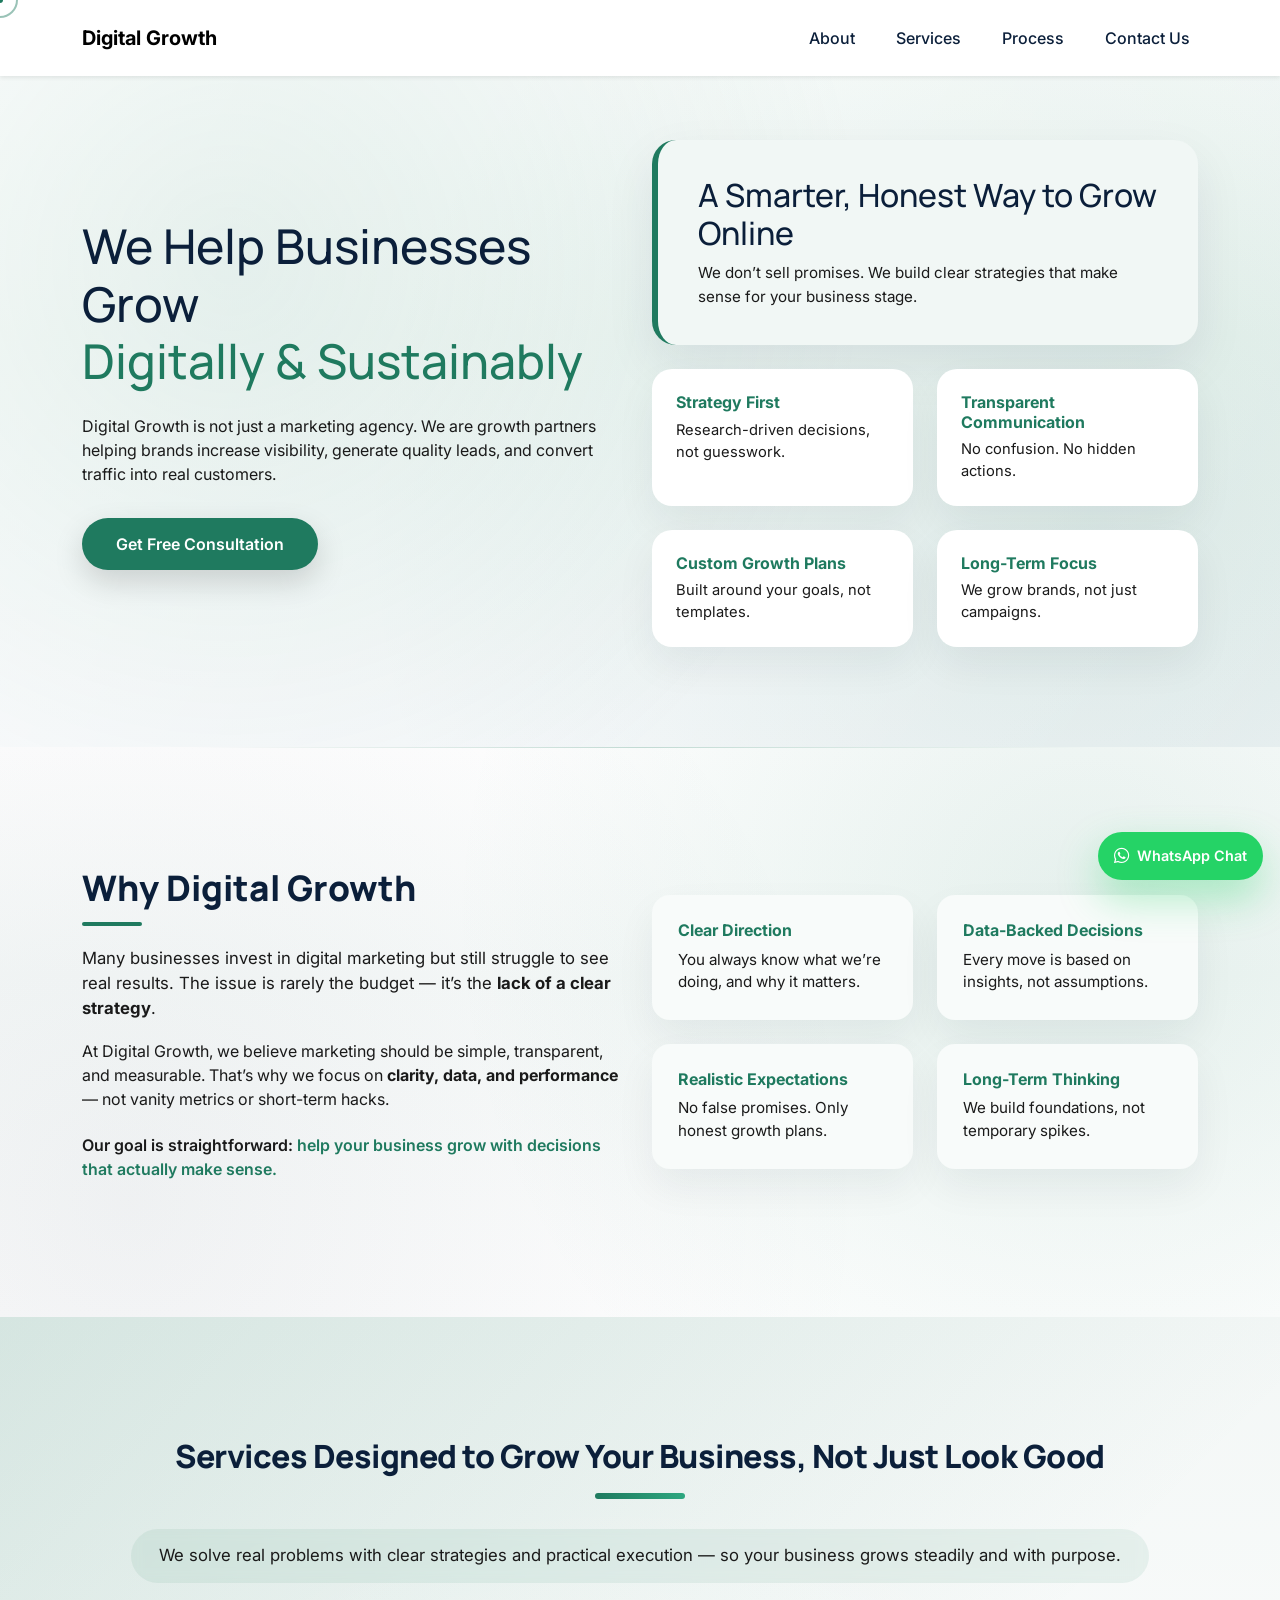
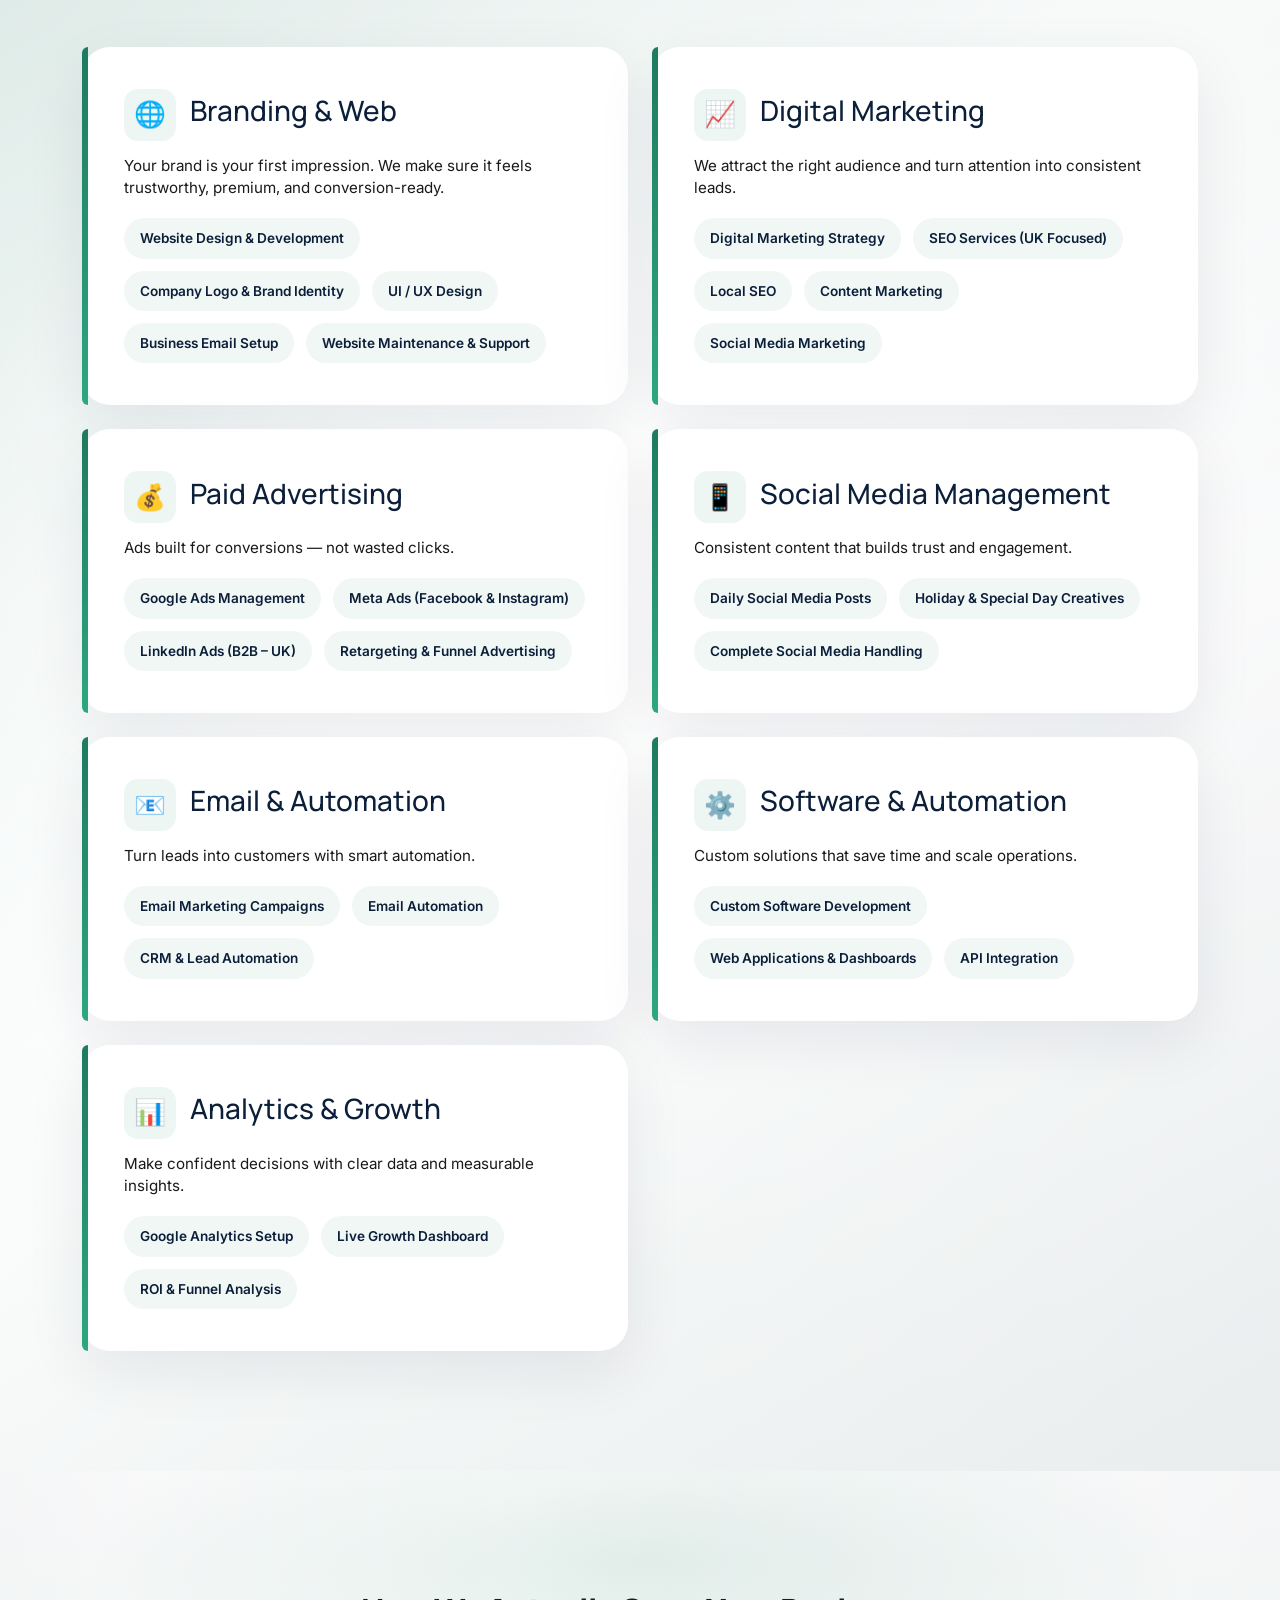
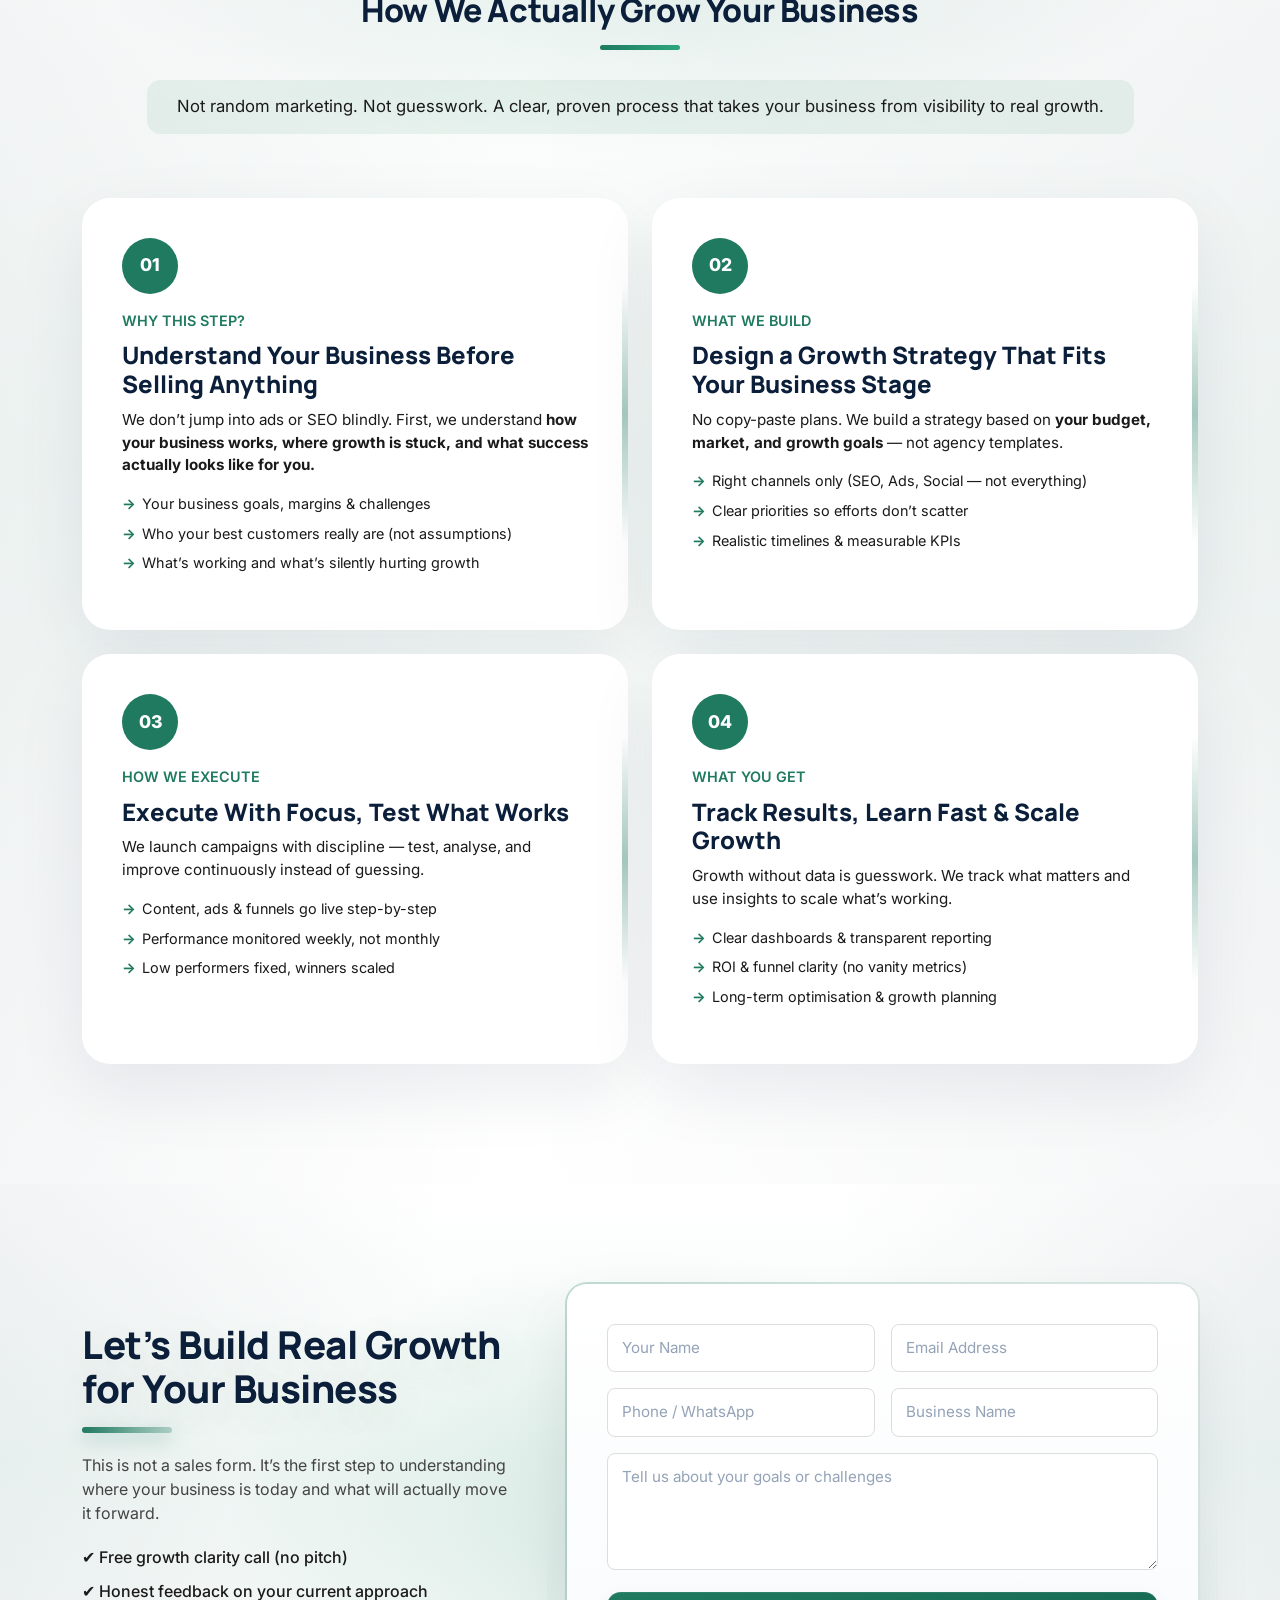
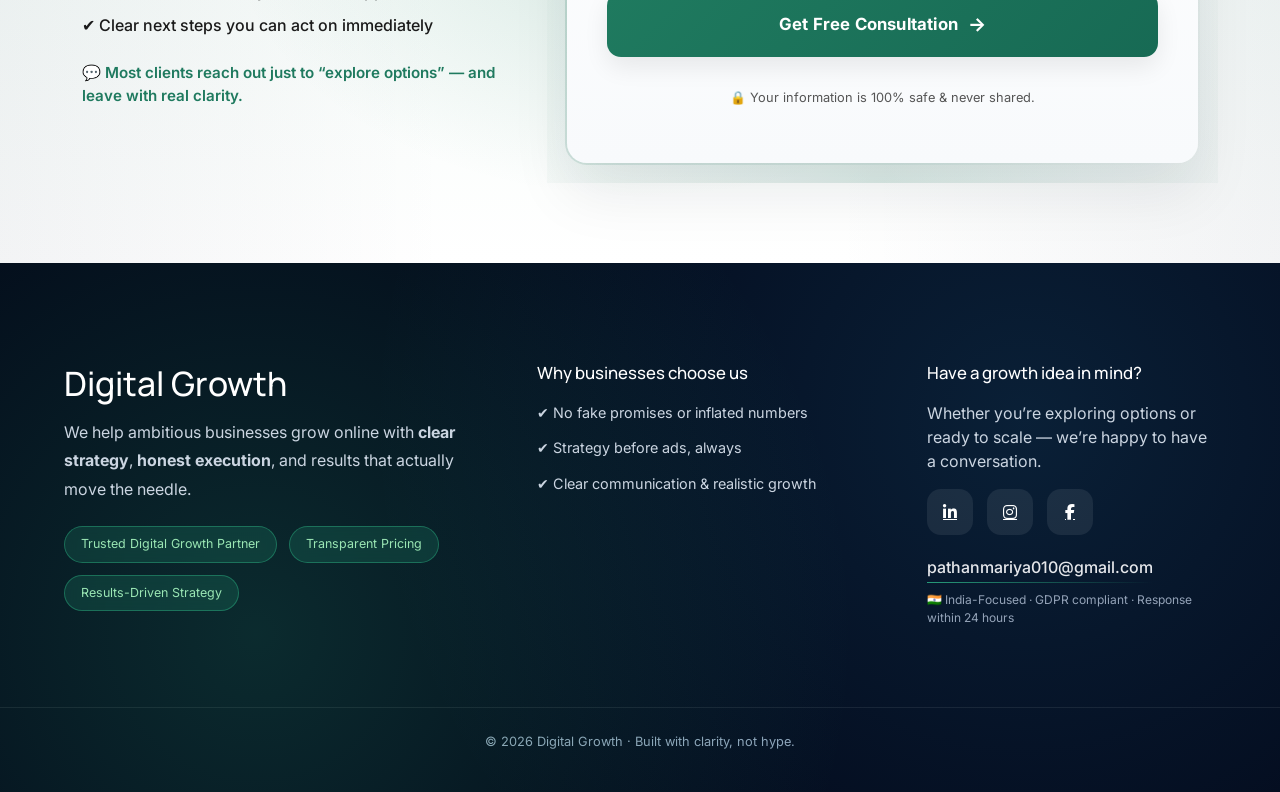
==== commit 0f3659b8: "Update index.html" ====
--- a/index.html
+++ b/index.html
@@ -182,7 +182,7 @@
 
   <!-- BIG HERO CARD -->
   <div class="hero-highlight mb-4">
-    <h4>A Smarter, Honest Way to Grow Online</h4>
+    <h2>A Smarter, Honest Way to Grow Online</h2>
     <p>
       We don’t sell promises.  
       We build clear strategies that make sense for your business stage.
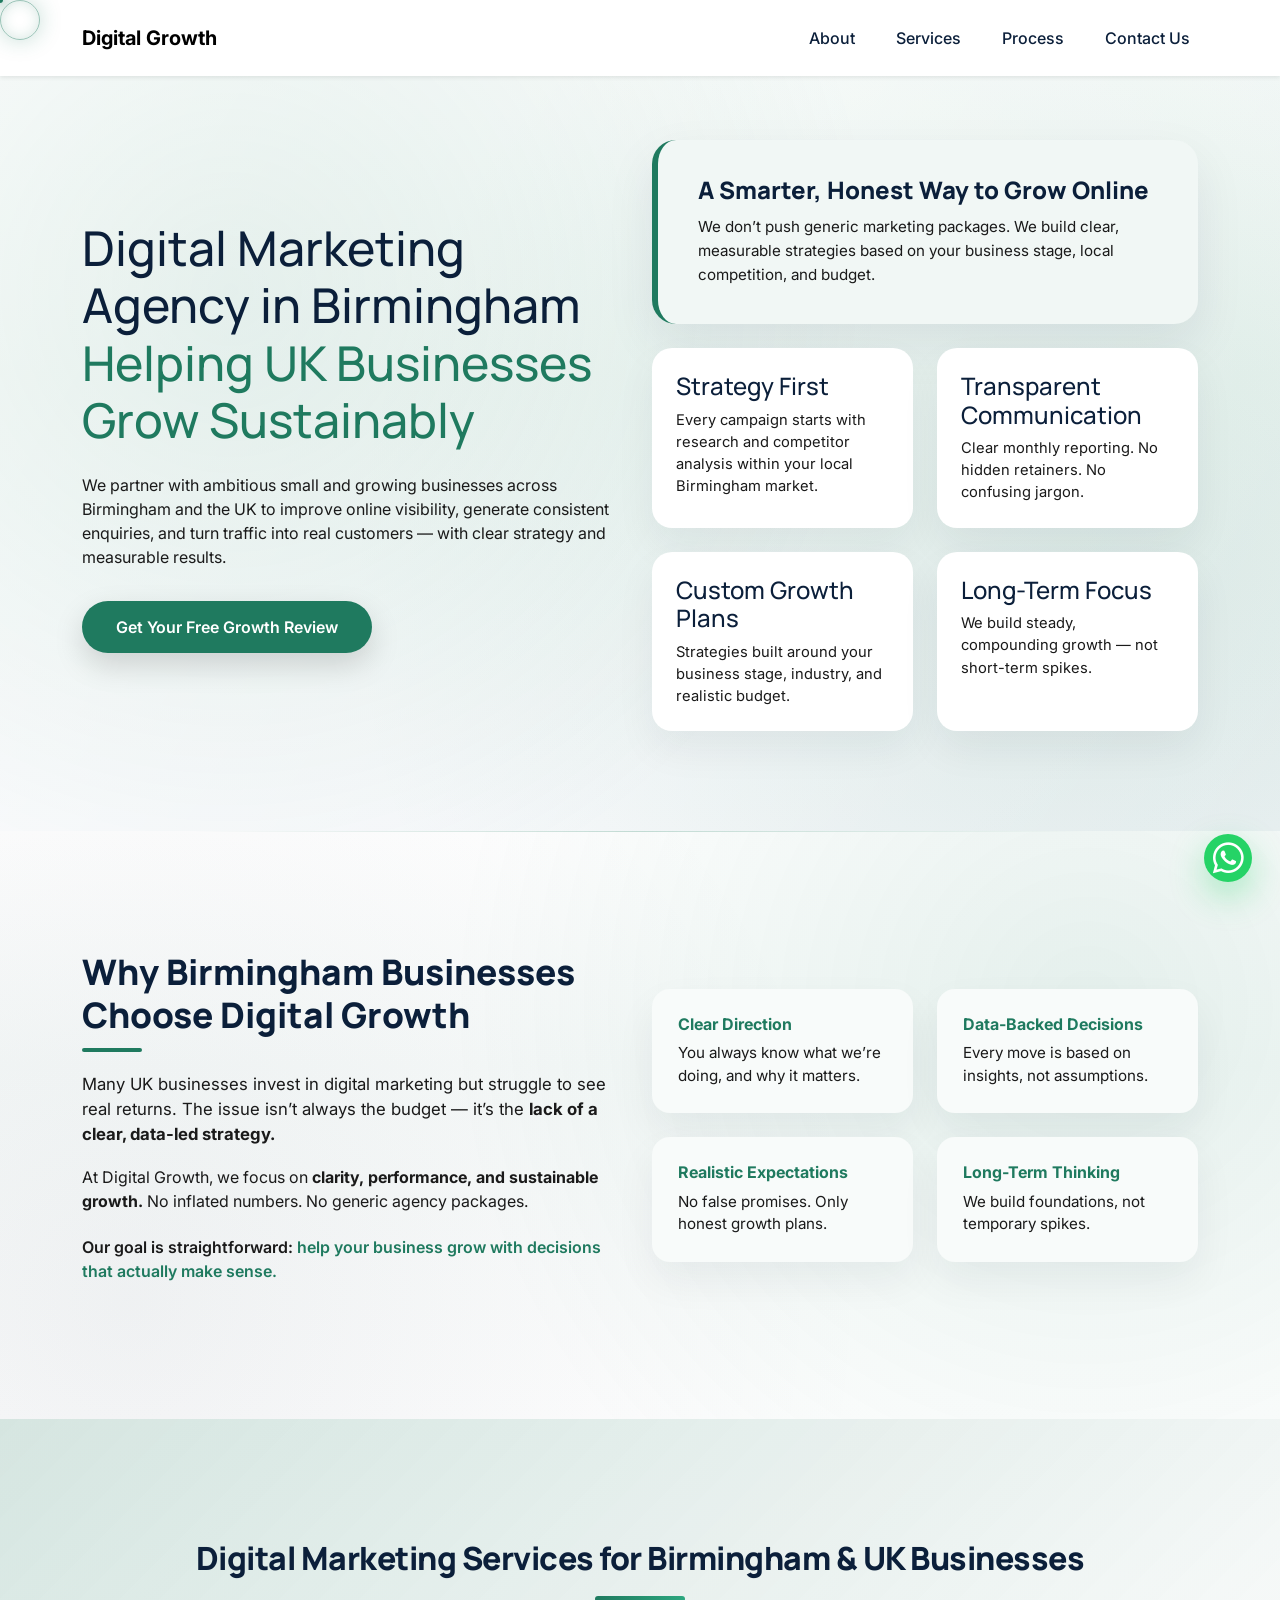
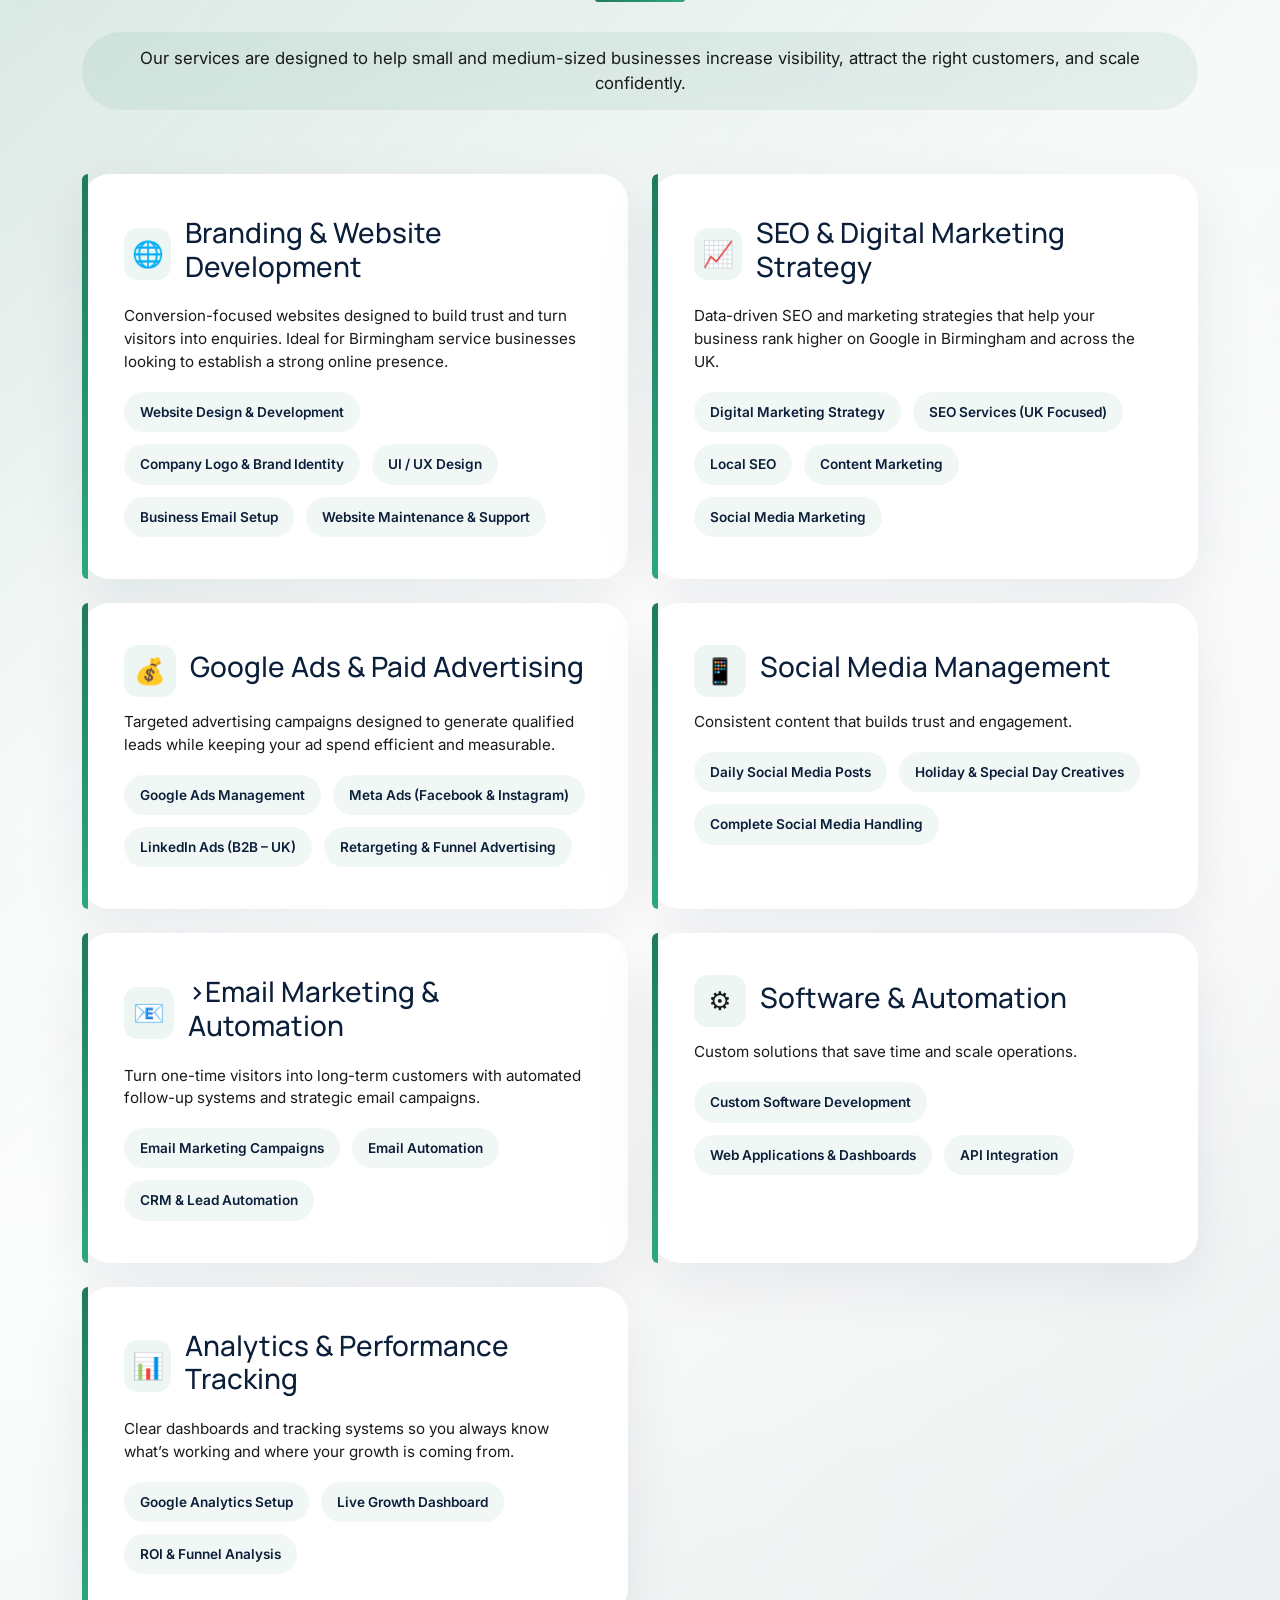
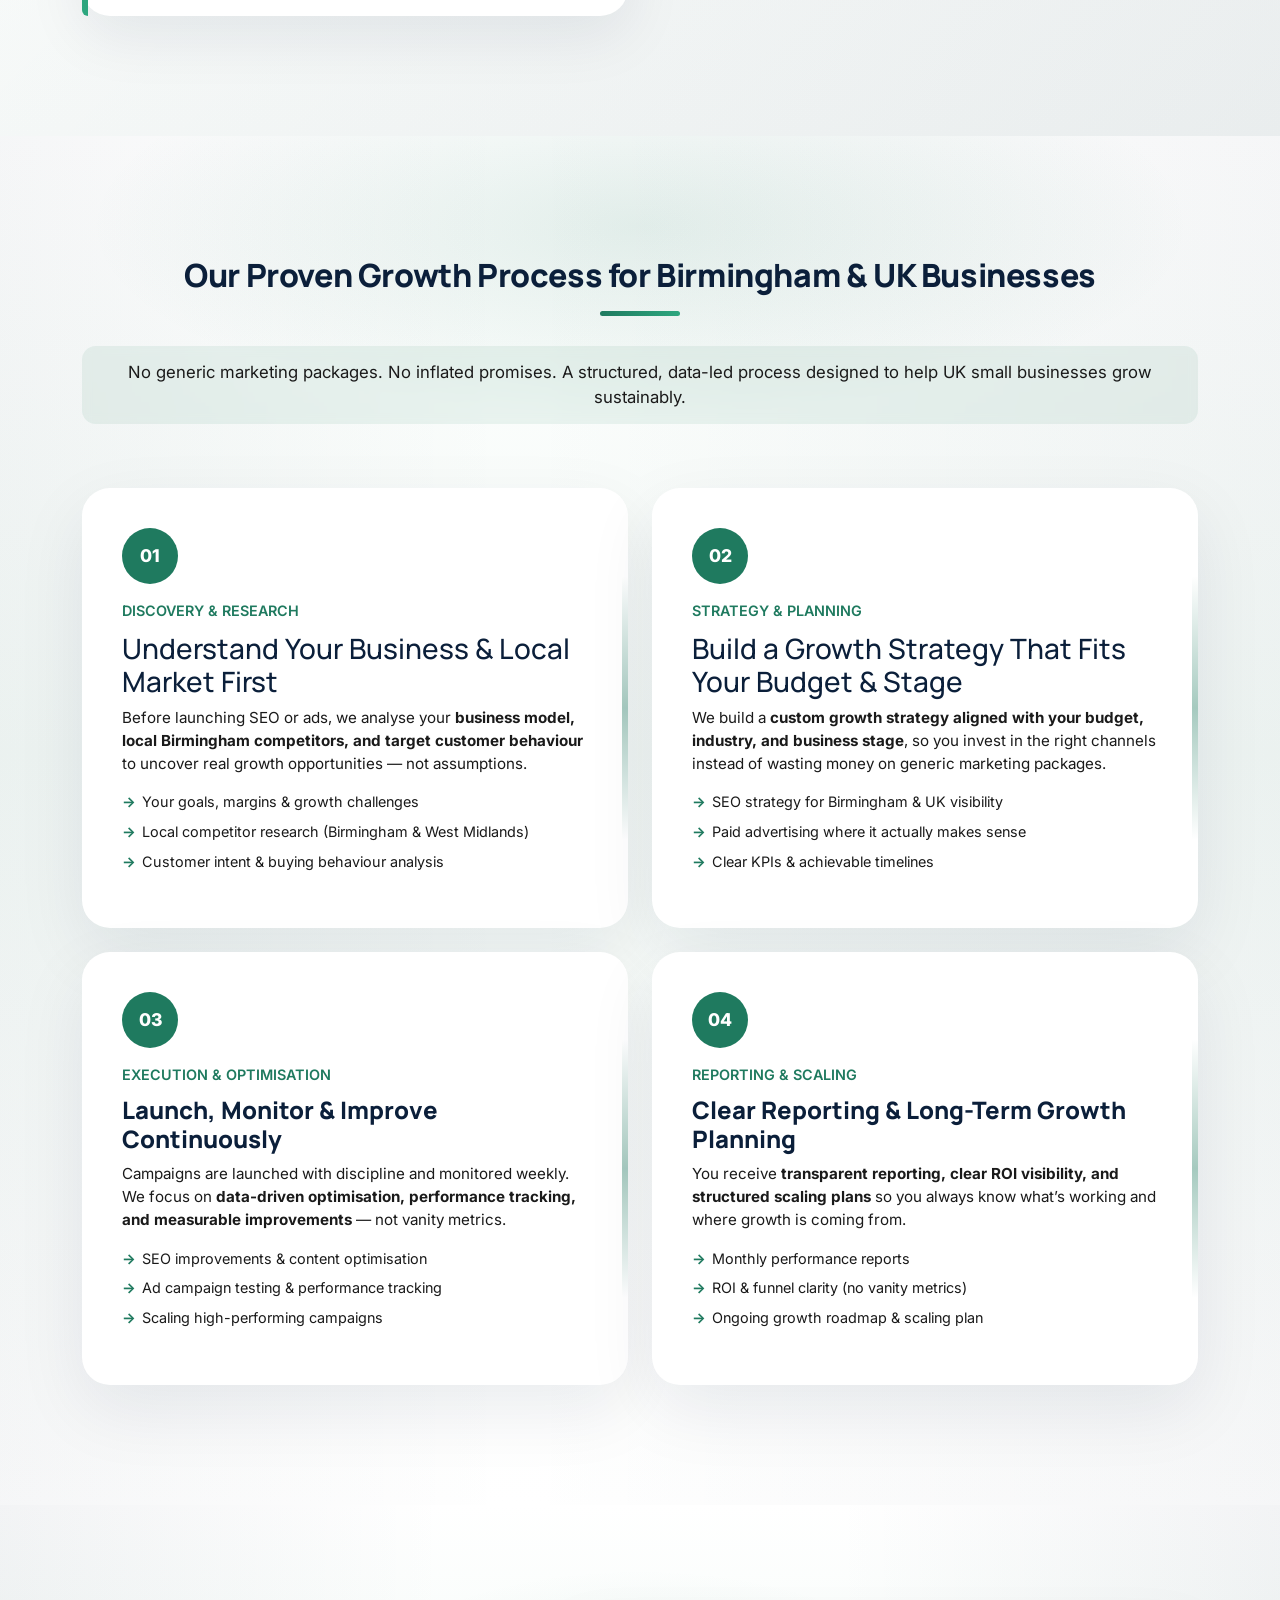
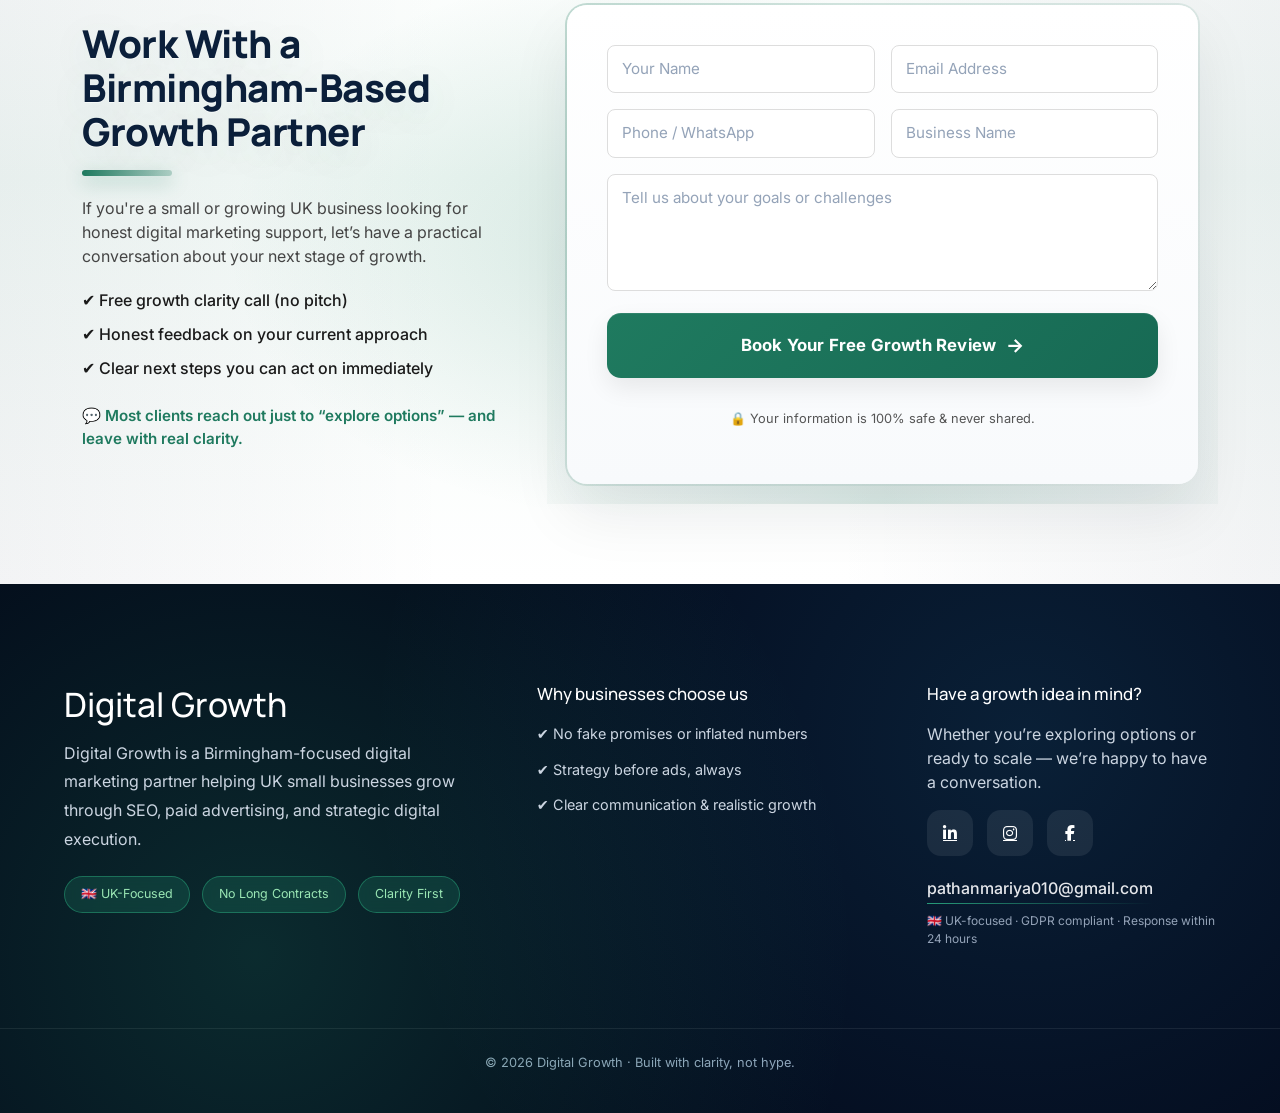
==== commit 39482e08: "Update index.html" ====
--- a/index.html
+++ b/index.html
@@ -19,9 +19,9 @@
 
   <!-- Open Graph (Facebook, LinkedIn, WhatsApp) -->
   <meta property="og:type" content="website">
-  <meta property="og:title" content="Digital Growth – Honest Digital Marketing Agency">
+  <meta property="og:title" content="Digital Growth - Marketing Agency in Birmingham | SEO & Growth Partner for UK Businesses">
   <meta property="og:description"
-        content="We help businesses grow with SEO, paid ads, branding & data-driven marketing. No fake promises. Free consultation.">
+        content="Digital Growth is a Birmingham-based digital marketing partner helping UK small businesses increase visibility, generate quality leads, and grow sustainably through SEO, paid advertising, and clear growth strategy.">
   <meta property="og:url" content="https://digitalgrowth010.netlify.app/">
   <meta property="og:image" content="https://digitalgrowth010.netlify.app/og-image.jpg">
   <meta property="og:image:width" content="1200">
@@ -164,17 +164,16 @@
       <!-- LEFT CONTENT -->
       <div class="col-lg-6">
         <h1>
-          We Help Businesses Grow<br>
-          <span style="color:var(--cta)">Digitally & Sustainably</span>
+          Digital Marketing Agency in Birmingham<br>
+          <span style="color:var(--cta)">Helping UK Businesses Grow Sustainably</span>
         </h1>
 
         <p class="mt-4">
-          Digital Growth is not just a marketing agency.
-          We are growth partners helping brands increase visibility,
-          generate quality leads, and convert traffic into real customers.
+          We partner with ambitious small and growing businesses across Birmingham and the UK to improve online visibility, generate consistent enquiries, and turn traffic into real customers — with clear strategy and measurable results.
         </p>
 
-        <a class="btn btn-main mt-3">Get Free Consultation</a>
+        <a class="btn btn-main mt-3" href="#contact">Get Your Free Growth Review</a>
+		
       </div>
 
       <!-- RIGHT TRUST CARDS -->
@@ -184,8 +183,8 @@
   <div class="hero-highlight mb-4">
     <h2>A Smarter, Honest Way to Grow Online</h2>
     <p>
-      We don’t sell promises.  
-      We build clear strategies that make sense for your business stage.
+      We don’t push generic marketing packages. We build clear, measurable
+	  strategies based on your business stage, local competition, and budget.
     </p>
   </div>
 
@@ -193,29 +192,29 @@
   <div class="row g-4">
     <div class="col-md-6">
       <div class="trust-card-alt">
-        <h6>Strategy First</h6>
-        <p>Research-driven decisions, not guesswork.</p>
+        <h4>Strategy First</h4>
+        <p>Every campaign starts with research and competitor analysis within your local Birmingham market.</p>
       </div>
     </div>
 
     <div class="col-md-6">
       <div class="trust-card-alt">
-        <h6>Transparent Communication</h6>
-        <p>No confusion. No hidden actions.</p>
+        <h4>Transparent Communication</h4>
+        <p>Clear monthly reporting. No hidden retainers. No confusing jargon.</p>
       </div>
     </div>
 
     <div class="col-md-6">
       <div class="trust-card-alt">
-        <h6>Custom Growth Plans</h6>
-        <p>Built around your goals, not templates.</p>
+        <h4>Custom Growth Plans</h4>
+        <p>Strategies built around your business stage, industry, and realistic budget.</p>
       </div>
     </div>
 
     <div class="col-md-6">
       <div class="trust-card-alt">
-        <h6>Long-Term Focus</h6>
-        <p>We grow brands, not just campaigns.</p>
+        <h4>Long-Term Focus</h4>
+        <p>We build steady, compounding growth — not short-term spikes.</p>
       </div>
     </div>
   </div>
@@ -234,17 +233,14 @@
 
       <!-- LEFT STORY -->
       <div class="col-lg-6">
-        <h2 class="why-title">Why Digital Growth</h2>
+        <h2 class="why-title">Why Birmingham Businesses Choose Digital Growth</h2>
 
         <p class="why-lead">
-          Many businesses invest in digital marketing but still struggle to see real results.
-          The issue is rarely the budget — it’s the <strong>lack of a clear strategy</strong>.
+          Many UK businesses invest in digital marketing but struggle to see real returns. The issue isn’t always the budget — it’s the <strong>lack of a clear, data-led strategy.</strong>
         </p>
 
         <p>
-          At Digital Growth, we believe marketing should be simple, transparent, and measurable.
-          That’s why we focus on <strong>clarity, data, and performance</strong> — not vanity metrics
-          or short-term hacks.
+          At Digital Growth, we focus on <strong>clarity, performance, and sustainable growth.</strong> No inflated numbers. No generic agency packages.
         </p>
 
         <p class="why-promise">
@@ -300,11 +296,10 @@
     <!-- Heading -->
     <div class="text-center mb-5">
       <h2 class="services-title">
-        Services Designed to Grow Your Business, Not Just Look Good
+        Digital Marketing Services for Birmingham & UK Businesses
       </h2>
       <p class="services-subtitle">
-        We solve real problems with clear strategies and practical execution —
-        so your business grows steadily and with purpose.
+        Our services are designed to help small and medium-sized businesses increase visibility, attract the right customers, and scale confidently.
       </p>
     </div>
 
@@ -315,11 +310,10 @@
         <div class="service-card">
           <div class="service-header">
             <div class="service-icon">🌐</div>
-            <h3>Branding & Web</h3>
+            <h3>Branding & Website Development</h3>
           </div>
           <p class="service-intro">
-            Your brand is your first impression. We make sure it feels trustworthy,
-            premium, and conversion-ready.
+            Conversion-focused websites designed to build trust and turn visitors into enquiries. Ideal for Birmingham service businesses looking to establish a strong online presence.
           </p>
           <div class="service-tags">
             <span>Website Design & Development</span>
@@ -336,10 +330,10 @@
         <div class="service-card">
           <div class="service-header">
             <div class="service-icon">📈</div>
-            <h3>Digital Marketing</h3>
+            <h3>SEO & Digital Marketing Strategy</h3>
           </div>
           <p class="service-intro">
-            We attract the right audience and turn attention into consistent leads.
+            Data-driven SEO and marketing strategies that help your business rank higher on Google in Birmingham and across the UK.
           </p>
           <div class="service-tags">
             <span>Digital Marketing Strategy</span>
@@ -356,10 +350,10 @@
         <div class="service-card">
           <div class="service-header">
             <div class="service-icon">💰</div>
-            <h3>Paid Advertising</h3>
+            <h3>Google Ads & Paid Advertising</h3>
           </div>
           <p class="service-intro">
-            Ads built for conversions — not wasted clicks.
+            Targeted advertising campaigns designed to generate qualified leads while keeping your ad spend efficient and measurable.
           </p>
           <div class="service-tags">
             <span>Google Ads Management</span>
@@ -393,10 +387,10 @@
         <div class="service-card">
           <div class="service-header">
             <div class="service-icon">📧</div>
-            <h3>Email & Automation</h3>
+            <h3>>Email Marketing & Automation</h3>
           </div>
           <p class="service-intro">
-            Turn leads into customers with smart automation.
+            Turn one-time visitors into long-term customers with automated follow-up systems and strategic email campaigns.
           </p>
           <div class="service-tags">
             <span>Email Marketing Campaigns</span>
@@ -429,10 +423,10 @@
         <div class="service-card">
           <div class="service-header">
             <div class="service-icon">📊</div>
-            <h3>Analytics & Growth</h3>
+            <h3>Analytics & Performance Tracking</h3>
           </div>
           <p class="service-intro">
-            Make confident decisions with clear data and measurable insights.
+            Clear dashboards and tracking systems so you always know what’s working and where your growth is coming from.
           </p>
           <div class="service-tags">
             <span>Google Analytics Setup</span>
@@ -453,10 +447,10 @@
 
     <!-- Heading -->
     <div class="text-center mb-5">
-      <h2 class="services-title">How We Actually Grow Your Business</h2>
+      <h2 class="services-title">Our Proven Growth Process for Birmingham & UK Businesses</h2>
       <p class="services-subtitle">
-        Not random marketing. Not guesswork.  
-        A clear, proven process that takes your business from visibility to real growth.
+        No generic marketing packages. No inflated promises.  
+        A structured, data-led process designed to help UK small businesses grow sustainably.
       </p>
     </div>
 
@@ -466,18 +460,17 @@
       <div class="col-lg-6">
         <div class="process-card">
           <div class="process-step-no">01</div>
-          <div class="process-why">WHY THIS STEP?</div>
-          <h4>Understand Your Business Before Selling Anything</h4>
+          <div class="process-why">DISCOVERY & RESEARCH</div>
+          <h3>Understand Your Business & Local Market First</h3>
 <p class="process-desc">
-We don’t jump into ads or SEO blindly.  
-First, we understand <strong>how your business works, where growth is stuck,
-and what success actually looks like for you.</strong>
+Before launching SEO or ads, we analyse your <strong>business model, local Birmingham competitors, 
+and target customer behaviour</strong> to uncover real growth opportunities — not assumptions.
 </p>
 
 <ul class="process-list">
-  <li>Your business goals, margins & challenges</li>
-  <li>Who your best customers really are (not assumptions)</li>
-  <li>What’s working and what’s silently hurting growth</li>
+  <li>Your goals, margins & growth challenges</li>
+  <li>Local competitor research (Birmingham & West Midlands)</li>
+  <li>Customer intent & buying behaviour analysis</li>
 </ul>
 
 
@@ -488,17 +481,17 @@
       <div class="col-lg-6">
         <div class="process-card">
           <div class="process-step-no">02</div>
-          <div class="process-why">WHAT WE BUILD</div>
-          <h4>Design a Growth Strategy That Fits Your Business Stage</h4>
+          <div class="process-why">STRATEGY & PLANNING</div>
+          <h3>Build a Growth Strategy That Fits Your Budget & Stage</h3>
 <p class="process-desc">
-No copy-paste plans. We build a strategy based on
-<strong>your budget, market, and growth goals</strong> — not agency templates.
+We build a <strong>custom growth strategy aligned with your budget, industry, and business stage</strong>, 
+so you invest in the right channels instead of wasting money on generic marketing packages.
 </p>
 
 <ul class="process-list">
-  <li>Right channels only (SEO, Ads, Social — not everything)</li>
-  <li>Clear priorities so efforts don’t scatter</li>
-  <li>Realistic timelines & measurable KPIs</li>
+  <li>SEO strategy for Birmingham & UK visibility</li>
+  <li>Paid advertising where it actually makes sense</li>
+  <li>Clear KPIs & achievable timelines</li>
 </ul>
 
 
@@ -510,17 +503,18 @@
       <div class="col-lg-6">
         <div class="process-card">
           <div class="process-step-no">03</div>
-          <div class="process-why">HOW WE EXECUTE</div>
-          <h4>Execute With Focus, Test What Works</h4>
+          <div class="process-why">EXECUTION & OPTIMISATION</div>
+          <h4>Launch, Monitor & Improve Continuously</h4>
 <p class="process-desc">
-We launch campaigns with discipline — test, analyse,
-and improve continuously instead of guessing.
+Campaigns are launched with discipline and monitored weekly.  
+We focus on <strong>data-driven optimisation, performance tracking, and measurable improvements</strong> — 
+not vanity metrics.
 </p>
 
 <ul class="process-list">
-  <li>Content, ads & funnels go live step-by-step</li>
-  <li>Performance monitored weekly, not monthly</li>
-  <li>Low performers fixed, winners scaled</li>
+  <li>SEO improvements & content optimisation</li>
+  <li>Ad campaign testing & performance tracking</li>
+  <li>Scaling high-performing campaigns</li>
 </ul>
 
 
@@ -532,17 +526,17 @@
       <div class="col-lg-6">
         <div class="process-card">
           <div class="process-step-no">04</div>
-          <div class="process-why">WHAT YOU GET</div>
-          <h4>Track Results, Learn Fast & Scale Growth</h4>
+          <div class="process-why">REPORTING & SCALING</div>
+          <h4>Clear Reporting & Long-Term Growth Planning</h4>
 <p class="process-desc">
-Growth without data is guesswork.  
-We track what matters and use insights to scale what’s working.
+You receive <strong>transparent reporting, clear ROI visibility, and structured scaling plans</strong> 
+so you always know what’s working and where growth is coming from.
 </p>
 
 <ul class="process-list">
-  <li>Clear dashboards & transparent reporting</li>
+  <li>Monthly performance reports</li>
   <li>ROI & funnel clarity (no vanity metrics)</li>
-  <li>Long-term optimisation & growth planning</li>
+  <li>Ongoing growth roadmap & scaling plan</li>
 </ul>
 
 
@@ -560,14 +554,10 @@
 
       <!-- LEFT CONTENT -->
       <div class="col-lg-5">
-        <h2 class="contact-title">
-  Let’s Build Real Growth for Your Business
-</h2>
+        <h2 class="contact-title"> Work With a Birmingham-Based Growth Partner </h2>
 
 <p class="contact-subtext">
-  This is not a sales form.  
-  It’s the first step to understanding where your business is today
-  and what will actually move it forward.
+  If you're a small or growing UK business looking for honest digital marketing support, let’s have a practical conversation about your next stage of growth.
 </p>
 
 <ul class="contact-points">
@@ -621,7 +611,7 @@
 
               <div class="col-12">
                 <button type="submit" class="cta-btn">
-  <span>Get Free Consultation</span>
+  <span>Book Your Free Growth Review</span>
   <span class="arrow">→</span>
 </button>
 
@@ -654,15 +644,13 @@
     <div class="dg-footer-brand">
       <h2>Digital Growth</h2>
       <p>
-        We help ambitious businesses grow online with
-        <strong>clear strategy</strong>, <strong>honest execution</strong>,
-        and results that actually move the needle.
+        Digital Growth is a Birmingham-focused digital marketing partner helping UK small businesses grow through SEO, paid advertising, and strategic digital execution.
       </p>
 
      <div class="dg-footer-badges">
-  <span>Trusted Digital Growth Partner</span>
-  <span>Transparent Pricing</span>
-  <span>Results-Driven Strategy</span>
+  <span>🇬🇧 UK-Focused</span>
+  <span>No Long Contracts</span>
+  <span>Clarity First</span>
 </div>
     </div>
 
@@ -686,7 +674,7 @@
 
   <div class="dg-socials premium-socials">
     <a href="#" aria-label="LinkedIn"><i class="fa-brands fa-linkedin-in"></i></a>
-        <a href="#" aria-label="Instagram"><i class="fa-brands fa-instagram"></i></a>
+        <a href="https://www.instagram.com/digital_growth010?igsh=a3g4cmU4ZzY2ZTM1" aria-label="Instagram" target="_blank"><i class="fa-brands fa-instagram"></i></a>
         <a href="#" aria-label="Facebook"><i class="fa-brands fa-facebook-f"></i></a>
   </div>
 
@@ -695,7 +683,7 @@
   </a>
 
   <span class="connect-note">
-    🇮🇳 India-Focused · GDPR compliant · Response within 24 hours
+    🇬🇧 UK-focused · GDPR compliant · Response within 24 hours
   </span>
 </div>
     </div>
--- a/index.css
+++ b/index.css
@@ -8,6 +8,24 @@
 html, body {
   width: 100%;
   overflow-x: hidden;
+}
+
+/* =========================
+   FONT CLS FIX (GLOBAL)
+========================= */
+
+@font-face {
+  font-family: 'Manrope';
+  font-style: normal;
+  font-weight: 600 800;
+  font-display: swap;
+}
+
+@font-face {
+  font-family: 'Inter';
+  font-style: normal;
+  font-weight: 400 500;
+  font-display: swap;
 }
 
 
@@ -22,13 +40,16 @@
 body{
   background:var(--bg);
   color:var(--text);
-  font-family:Inter, sans-serif;
+  font-family: 'Inter', system-ui, -apple-system, BlinkMacSystemFont, sans-serif;
 }
 
 h1,h2,h3,h4{
-  font-family:Manrope, sans-serif;
+  font-family: 'Manrope', system-ui, sans-serif;
   color:var(--heading);
 }
+
+
+
 @media (max-width: 768px) {
   html, body {
     overflow-x: hidden !important;
@@ -49,6 +70,7 @@
 .hero h1{
   font-size:3rem;
 }
+
 
 .btn-main {
   background: var(--cta);
@@ -288,7 +310,7 @@
   border-left: 6px solid var(--cta);
 }
 
-.hero-highlight h4 {
+.hero-highlight h2 {
   font-family: Manrope;
   font-weight: 800;
   font-size: 1.5rem;
@@ -355,6 +377,8 @@
   content: "";
   position: absolute;
   inset: 0;
+   width: 100%;
+  height: 100%;
   background:
     radial-gradient(
       circle at 85% 30%,
@@ -1547,76 +1571,65 @@
 }
 
 /* ===============================
-   PREMIUM WHATSAPP FLOAT BUTTON
+   WHATSAPP FLOAT – ICON ONLY
 ================================ */
 
 .wa-float-premium {
   position: fixed;
-  bottom: 20px;
-  right: 17px;
+  right: 28px;
+  bottom: 18px;
+
+  width: 48px;
+  height: 48px;
 
   display: flex;
   align-items: center;
-  gap: 8px;
-
-  padding: 12px 16px;
-  border-radius: 999px;
+  justify-content: center;
 
   background: #25d366;
   color: #ffffff;
 
-  font-weight: 600;
-  font-size: 0.9rem;
+  border-radius: 50%;
   text-decoration: none;
 
-  box-shadow: 0 18px 40px rgba(37,211,102,0.35);
+  box-shadow: 0 14px 34px rgba(37, 211, 102, 0.35);
   z-index: 9999;
 
-  transition: all 0.35s ease;
-  animation: softPulse 2s infinite;
-  min-width: 140px;
-  height: 48px;
-}
-
+  transition: transform 0.25s ease, box-shadow 0.25s ease;
+  animation: softPulse 2.2s infinite;
+}
+
+/* Pulse (clean & premium) */
 @keyframes softPulse {
-  0% { box-shadow: 0 0 0 0 rgba(37,211,102,0.4); }
-  70% { box-shadow: 0 0 0 10px rgba(37,211,102,0); }
+  0%   { box-shadow: 0 0 0 0 rgba(37,211,102,0.35); }
+  70%  { box-shadow: 0 0 0 12px rgba(37,211,102,0); }
   100% { box-shadow: 0 0 0 0 rgba(37,211,102,0); }
 }
 
-/* icon */
+/* Icon */
 .wa-float-premium i {
-  font-size: 1.1rem;
-}
-
-/* Accessibility contrast fix */
+  font-size: 35px;
+  line-height: 1;
+}
+
+/* REMOVE TEXT COMPLETELY */
 .wa-float-premium span {
-  color: #ffffff;           /* pure white */
-  background: transparent;  /* no bg clash */
-  line-height: 1;
-}
-
-
-/* Hover = calm luxury */
-.wa-float-premium:hover {
-  transform: translate3d(0, -4px, 0);
-  box-shadow: 0 28px 60px rgba(37,211,102,0.45);
-}
-
-/* subtle glow ring */
-.wa-float-premium::after {
-  content: "";
-  position: absolute;
-  inset: -6px;
-  border-radius: 999px;
-  border: 1px solid rgba(37,211,102,0.25);
-  opacity: 0;
-  transition: opacity 0.35s ease;
-}
-
-.wa-float-premium:hover::after {
-  opacity: 1;
-}
+  display: none !important;
+}
+
+/* Hover (desktop only feel) */
+@media (hover: hover) {
+  .wa-float-premium:hover {
+    transform: translateY(-4px);
+    box-shadow: 0 26px 60px rgba(37,211,102,0.45);
+  }
+}
+
+/* Tap feedback (mobile) */
+.wa-float-premium:active {
+  transform: scale(0.94);
+}
+
 
 /* Mobile polish */
 @media (max-width: 768px) {
@@ -1634,39 +1647,57 @@
 ================================ */
 @media (max-width: 768px) {
 
-  /* WhatsApp – icon only, premium */
   .wa-float-premium {
-    right: 20px;
-    bottom: 20px;
-
-    width: 56px;
-    height: 56px;
-    padding: 0;
+    position: fixed;
+    right: 18px;
+    bottom: 24px;
+
+    /* 🔥 IMPORTANT RESET */
+    min-width: unset !important;
+    max-width: unset !important;
+
+    width: 44px !important;
+    height: 44px !important;
+
+    padding: 0 !important;
+    margin: 0 !important;
+
+    border-radius: 50% !important;
+    background: #25D366;
+
+    display: flex;
+    align-items: center;
+    justify-content: center;
+
+    box-shadow: 0 8px 20px rgba(0,0,0,0.2);
+    animation: none;
+
+    z-index: 9999;
+  }
+
+  .wa-float-premium span {
+    display: none !important;
+  }
+
+  .wa-float-premium i {
+    font-size: 20px;
+    line-height: 1;
+    color: #ffffff;
+  }
+
+  #backToTop {
+    right: 18px;
+    bottom: 82px;
+
+    width: 44px;
+    height: 44px;
 
     border-radius: 50%;
-    justify-content: center;
-
-    animation: none; /* ❌ pulse off on mobile */
-  }
-
-  .wa-float-premium span {
-    display: none; /* text hide */
-  }
-
-  .wa-float-premium i {
-    font-size: 24px;
-  }
-
-  /* Back to Top – perfectly above WhatsApp */
-  #backToTop {
-    right: 20px;
-    bottom: 92px;
-
-    width: 48px;
-    height: 48px;
-  }
-
-}
+  }
+}
+
+
+
 
 /* ================================
    GLOBAL CURSOR GLOW EFFECT
@@ -1699,7 +1730,7 @@
 }
 
 /* ===============================
-   CUSTOM DOT CURSOR (PREMIUM)
+   ELITE SIGNATURE CURSOR
 ================================ */
 
 .custom-cursor-dot,
@@ -1710,40 +1741,138 @@
   pointer-events: none;
   z-index: 9999;
   transform: translate(-50%, -50%);
-}
-
-/* Center DOT */
+  will-change: transform;
+}
+
+/* Core DOT */
 .custom-cursor-dot {
   width: 6px;
   height: 6px;
-  background: #1f7a5f; /* CTA color */
+  background: #1f7a5f;
   border-radius: 50%;
-}
-
-/* Floating circle (trail) */
+  box-shadow: 0 0 10px rgba(31,122,95,0.8);
+}
+
+/* Outer Ring */
 .custom-cursor-circle {
-  width: 36px;
-  height: 36px;
-  border: 2px solid rgba(31, 122, 95, 0.45);
+  width: 40px;
+  height: 40px;
   border-radius: 50%;
-  transition: transform 0.15s ease-out;
-}
-
-/* Hide default cursor */
+  border: 1.8px solid rgba(31,122,95,0.45);
+  box-shadow:
+    0 0 22px rgba(31,122,95,0.25),
+    inset 0 0 14px rgba(31,122,95,0.18);
+  transition:
+    width 0.25s ease,
+    height 0.25s ease,
+    border-color 0.25s ease,
+    box-shadow 0.25s ease;
+}
+
+/* Hover – CTA / Buttons */
+.cursor-cta .custom-cursor-circle {
+  width: 56px;
+  height: 56px;
+  border-color: transparent;
+  background: rgba(31,122,95,0.18);
+  box-shadow:
+    0 0 32px rgba(31,122,95,0.5);
+}
+
+/* Hover – Cards */
+.cursor-card .custom-cursor-circle {
+  width: 52px;
+  height: 52px;
+  border-color: rgba(31,122,95,0.7);
+}
+
+/* Hover – Text precision */
+.cursor-text .custom-cursor-circle {
+  width: 28px;
+  height: 28px;
+  border-width: 1px;
+}
+
+/* Desktop only */
 @media (min-width: 992px) {
-  body {
-    cursor: none;
-  }
-}
-
-/* Disable on mobile */
+  body { cursor: none; }
+}
+
+/* Disable mobile */
 @media (max-width: 991px) {
   .custom-cursor-dot,
   .custom-cursor-circle {
     display: none;
   }
-
-  body {
-    cursor: auto;
-  }
-}
+  body { cursor: auto; }
+}
+
+/* SECTION LEVEL MOODS */
+
+/* About – calm trust */
+.cursor-about .custom-cursor-circle {
+  border-color: rgba(31,122,95,0.6);
+  box-shadow: 0 0 26px rgba(31,122,95,0.35);
+}
+
+/* Services – energy */
+.cursor-services .custom-cursor-circle {
+  width: 58px;
+  height: 58px;
+  box-shadow: 0 0 36px rgba(31,122,95,0.55);
+}
+
+/* Process – precision */
+.cursor-process .custom-cursor-circle {
+  width: 34px;
+  height: 34px;
+  border-width: 1.2px;
+}
+
+/* Contact – confidence */
+.cursor-contact .custom-cursor-circle {
+  background: rgba(31,122,95,0.18);
+  border-color: transparent;
+}
+
+/* ===============================
+   HERO BUTTON HOVER FIX
+================================ */
+
+.hero .btn {
+  position: relative;
+  z-index: 2;
+}
+
+/* Kill any overlay coming from button */
+.hero .btn::before,
+.hero .btn::after {
+  content: none !important;
+}
+
+/* Text should never trigger button hover */
+.hero h1,
+.hero p,
+.hero h1 span {
+  position: relative;
+  z-index: 1;
+}
+
+.hero .col-lg-6 {
+  position: relative;
+}
+
+/* Ensure no element overlaps text */
+.hero .col-lg-6 > * {
+  pointer-events: auto;
+}
+
+/* If still hover leaks, this ends it */
+.hero h1,
+.hero p {
+  pointer-events: auto;
+}
+
+.hero .btn {
+  pointer-events: auto;
+}
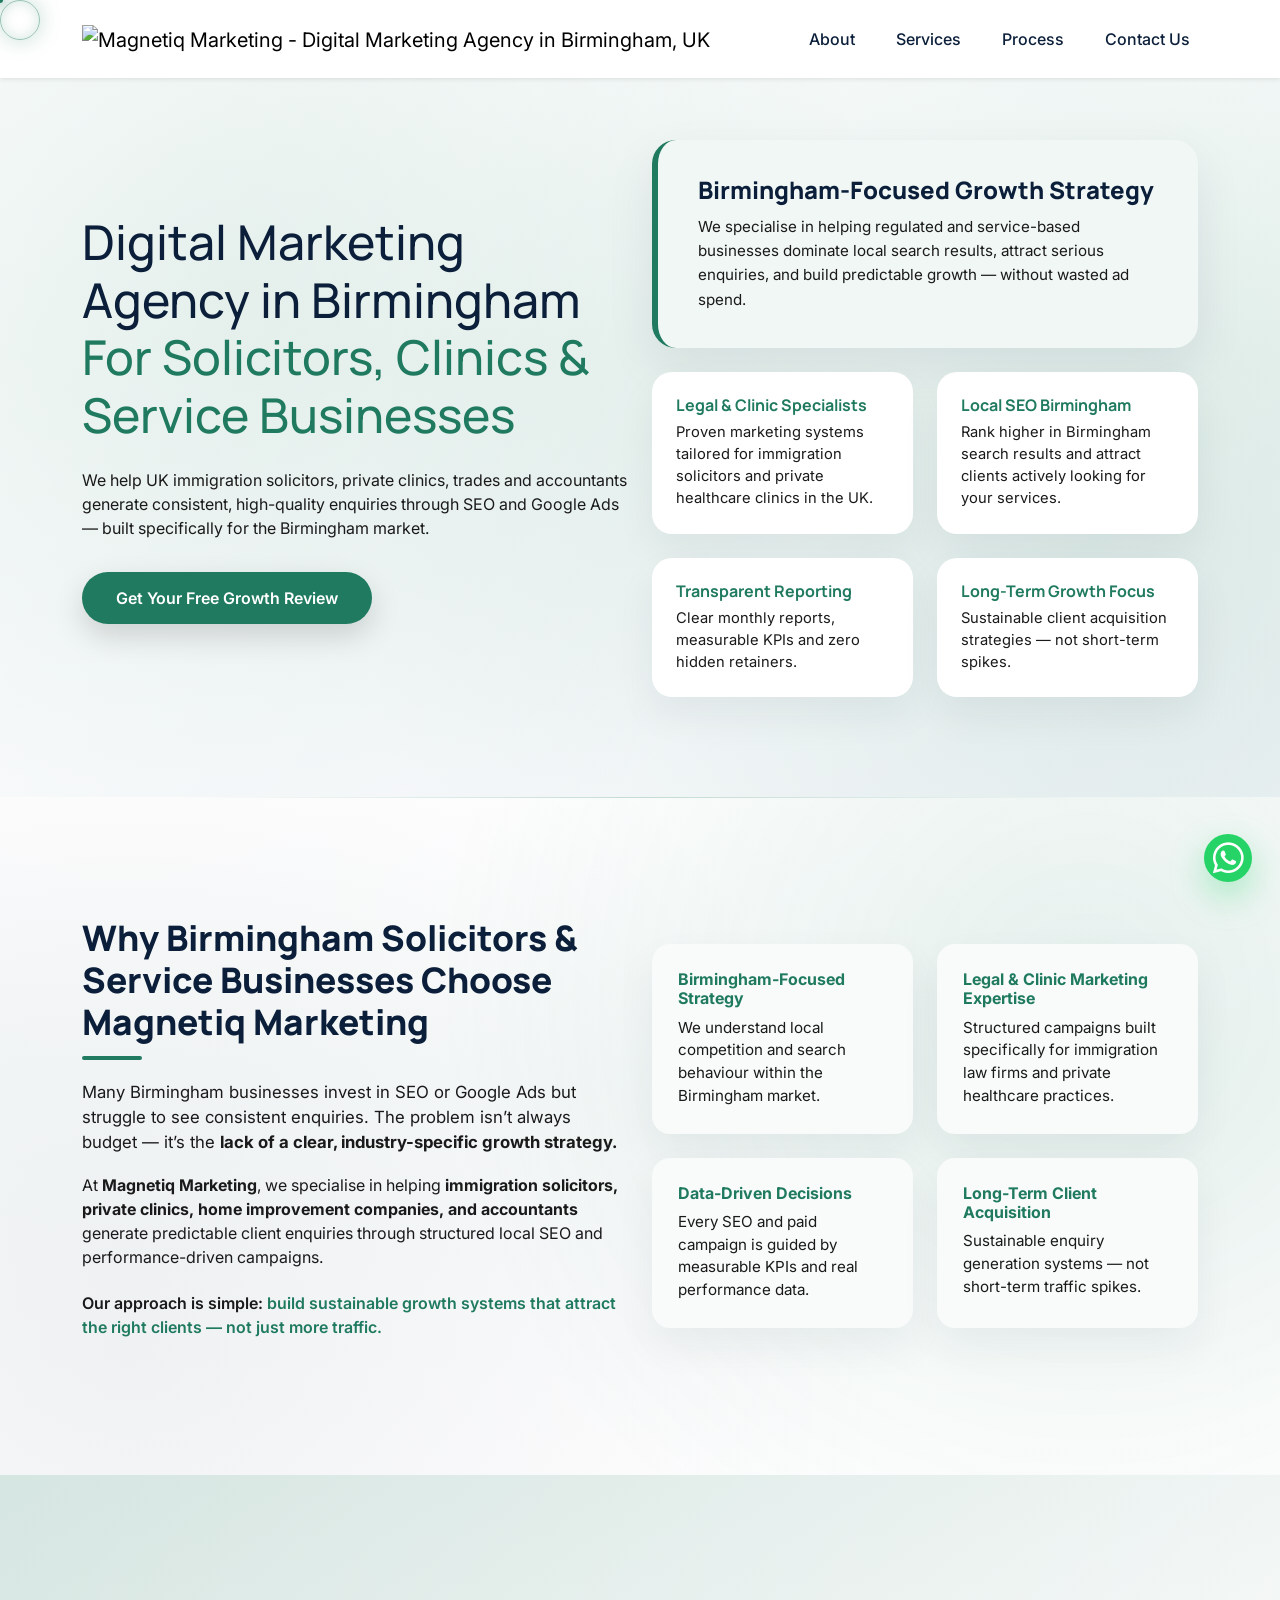
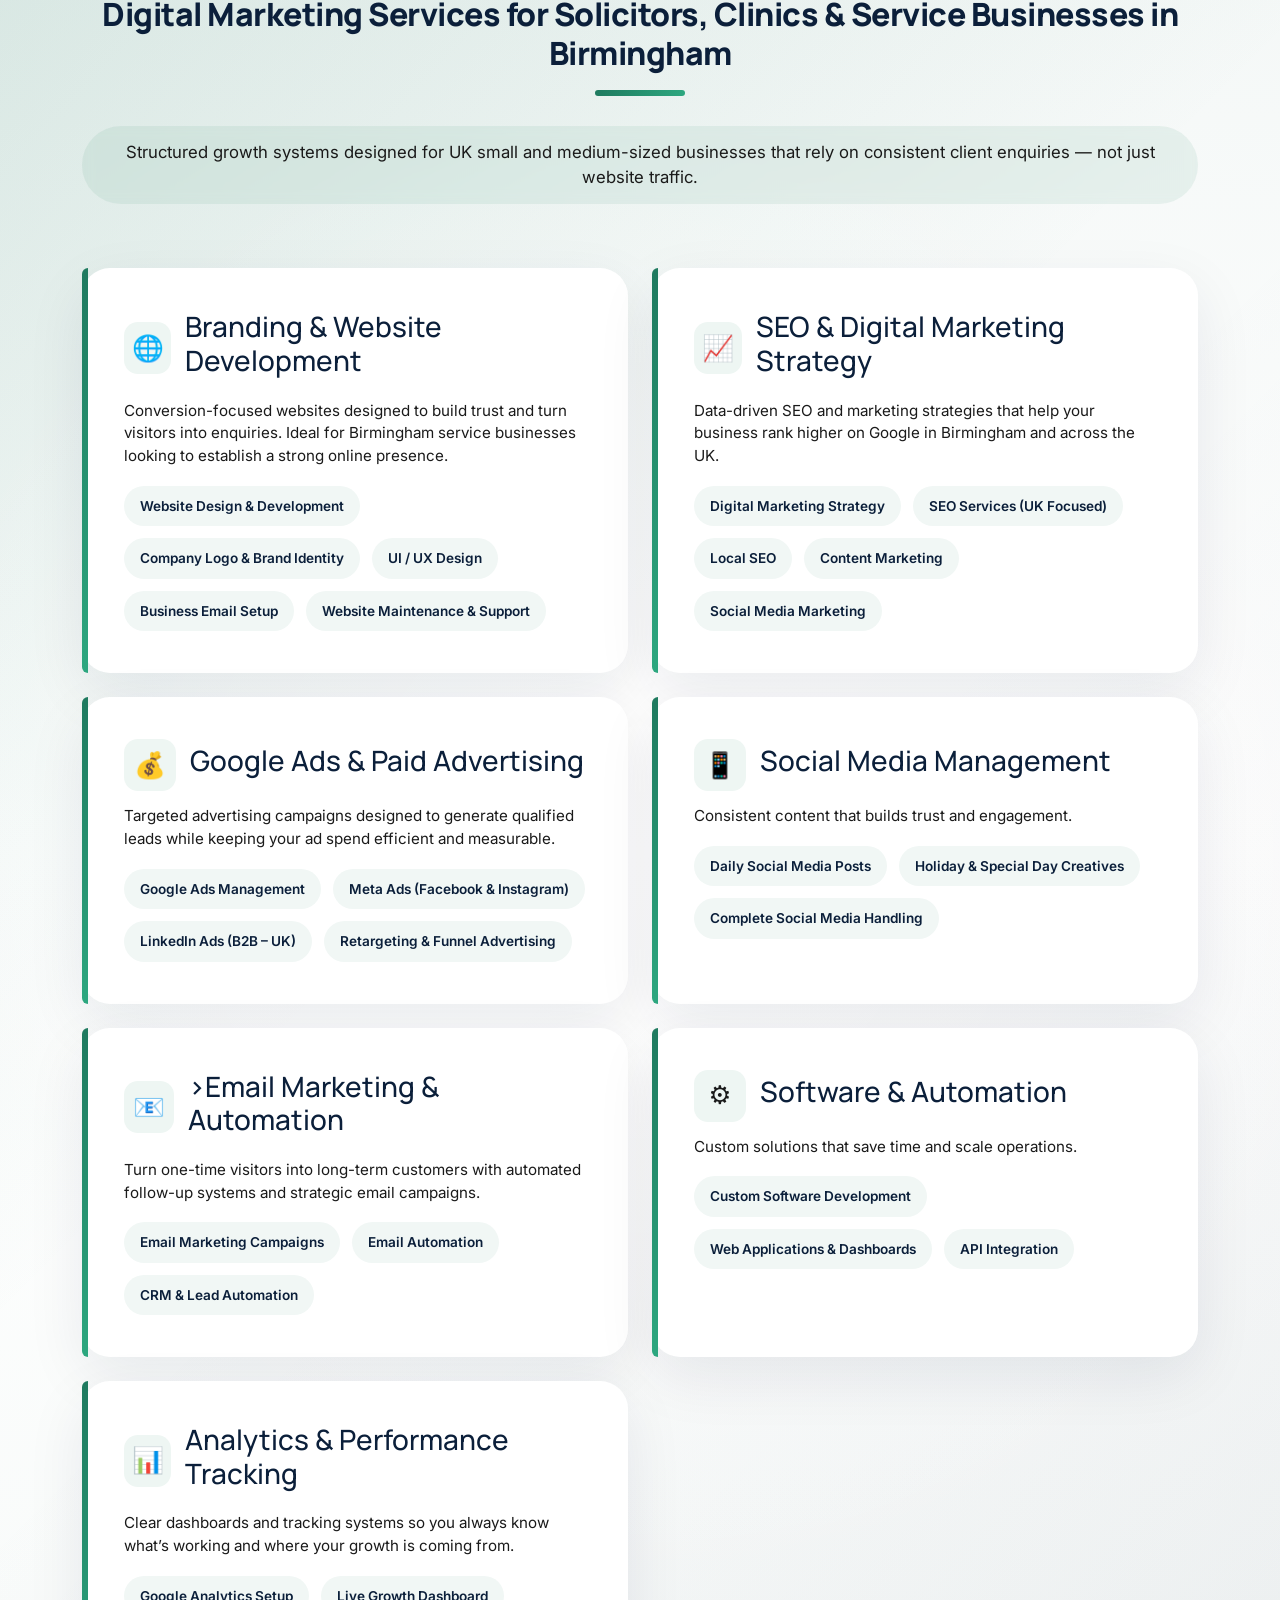
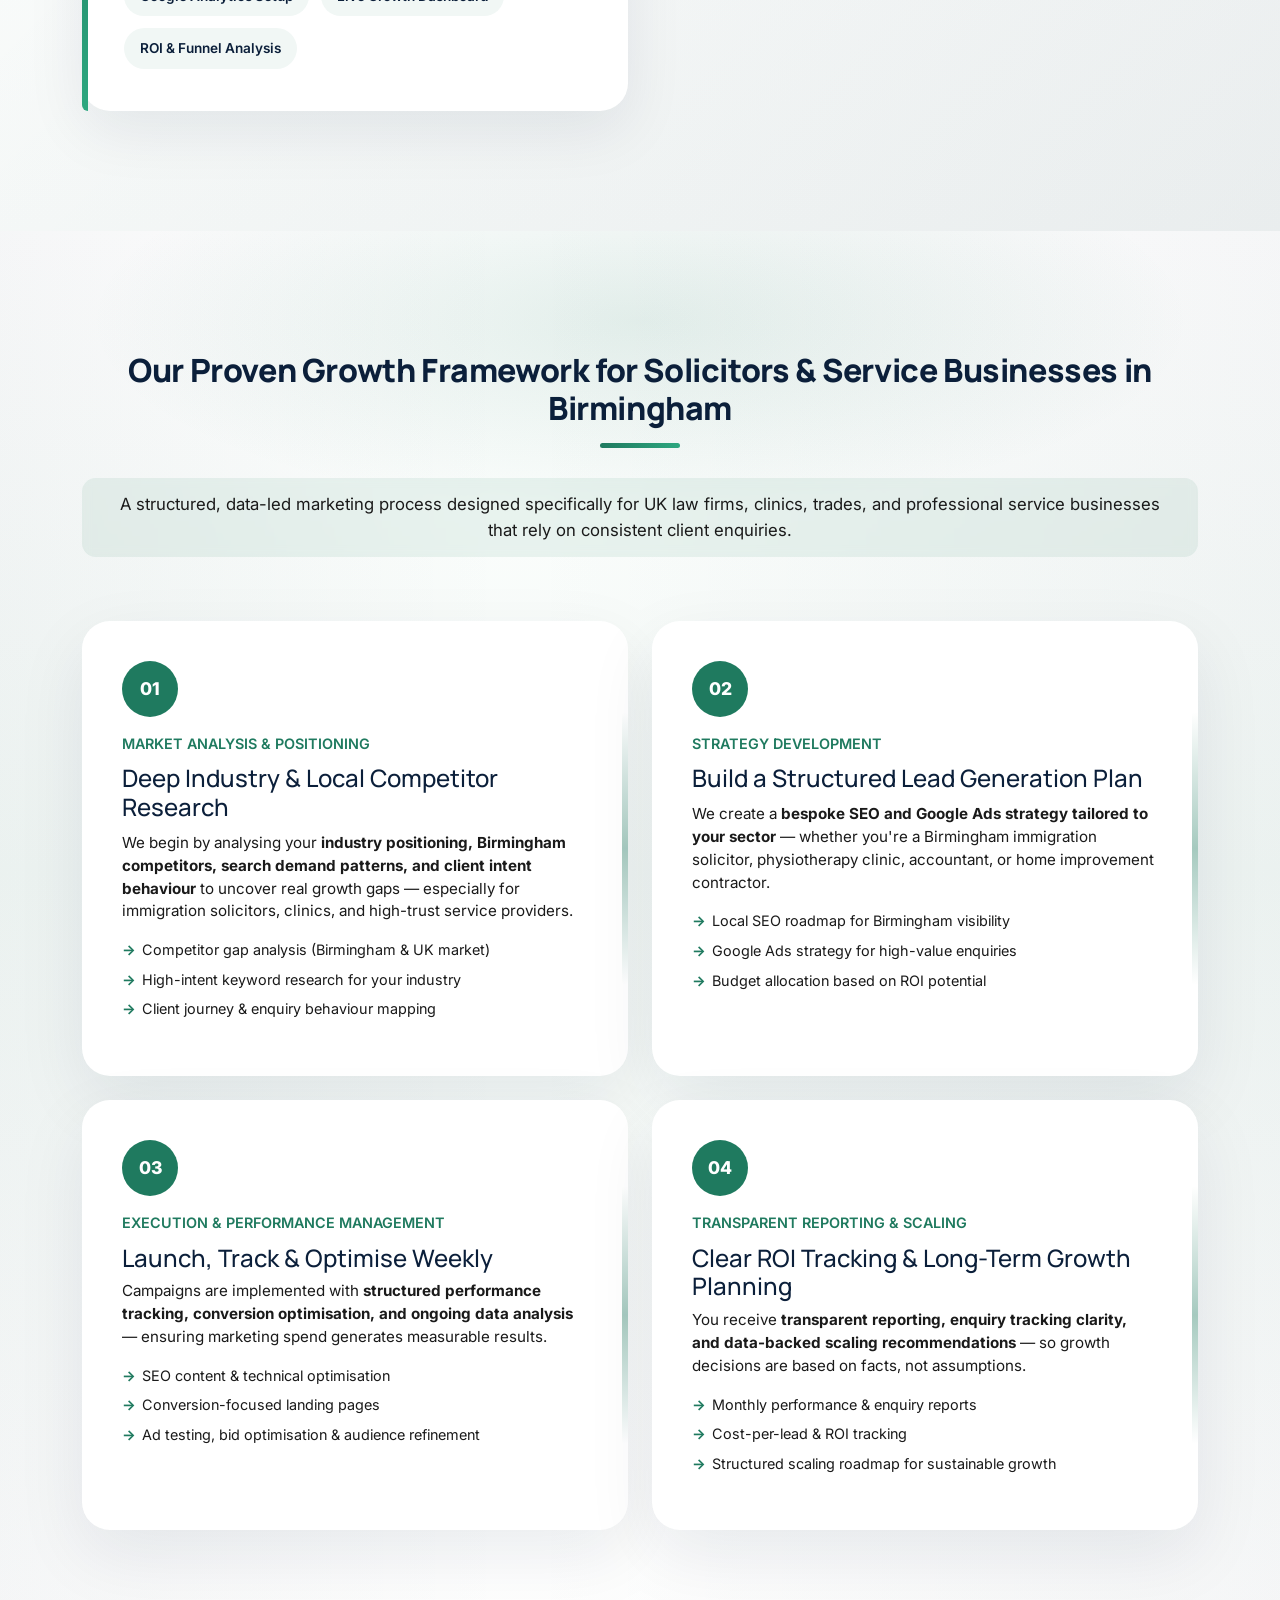
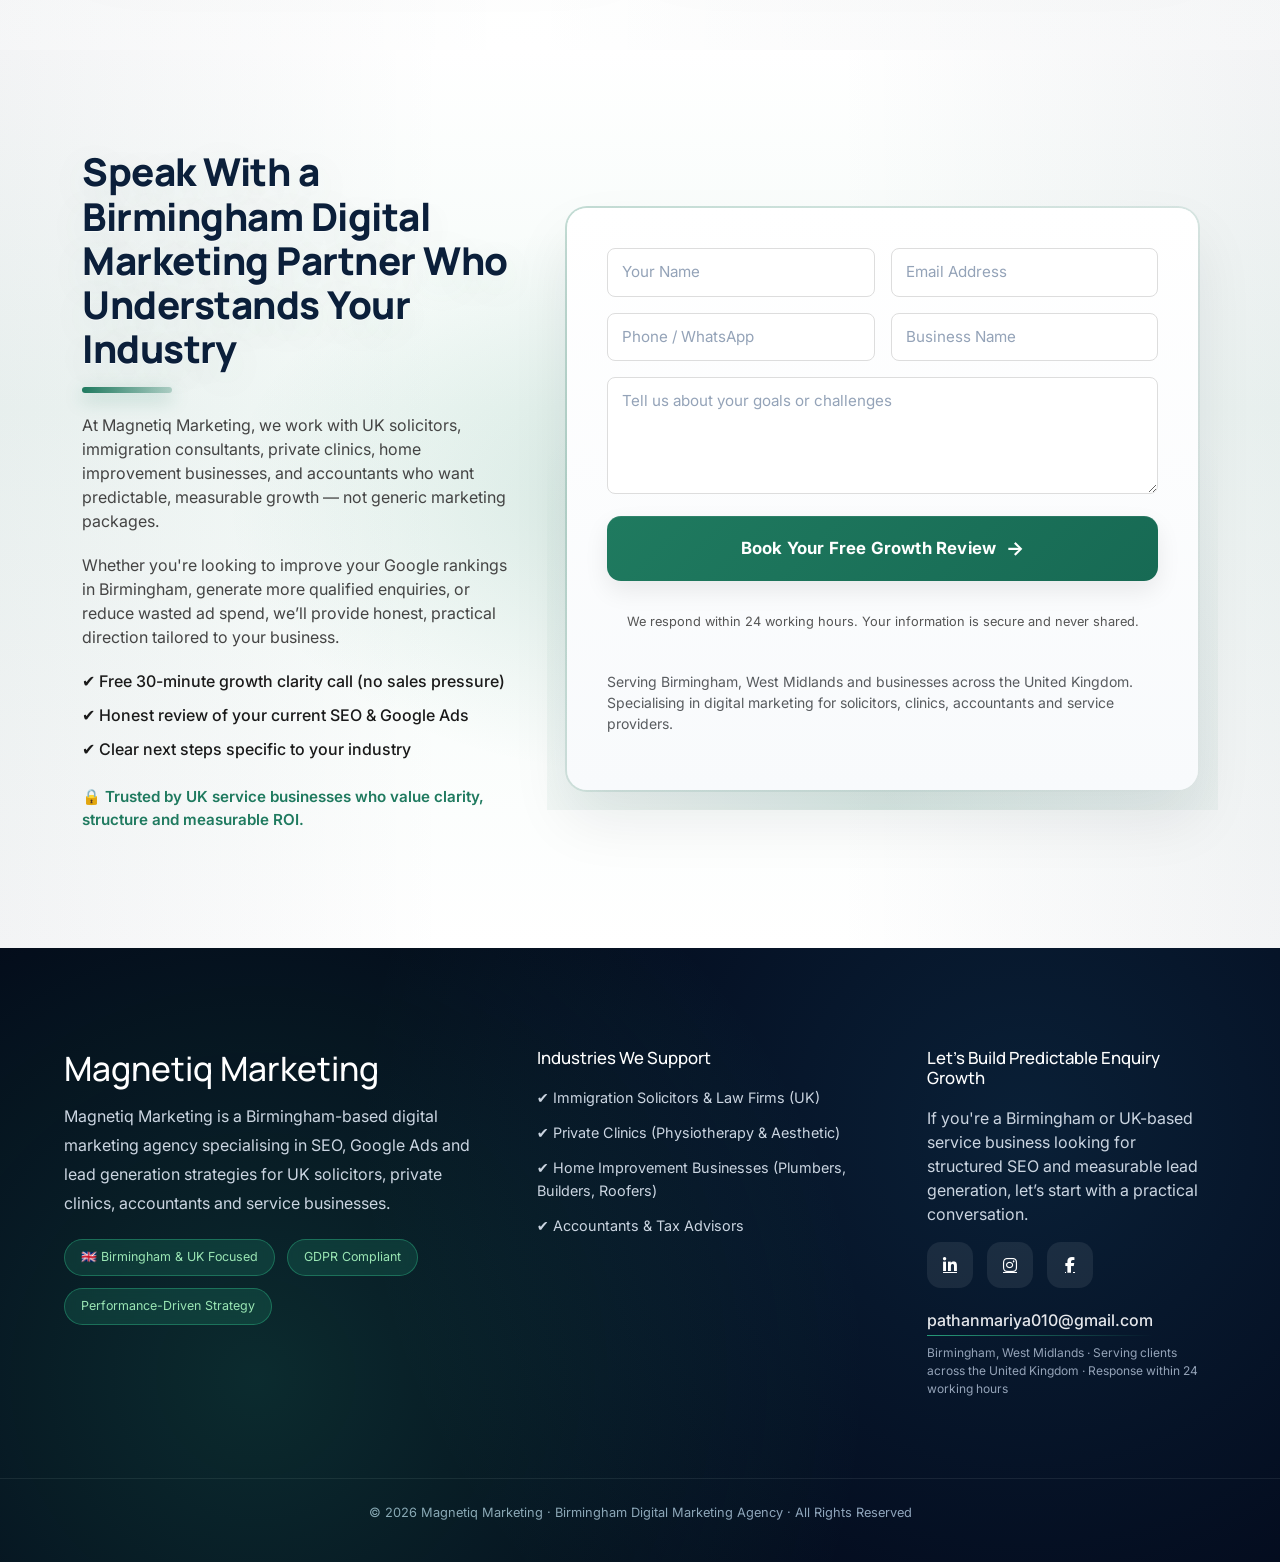
==== commit f235c5f9: "Update index.html" ====
--- a/index.html
+++ b/index.html
@@ -6,34 +6,41 @@
   <meta http-equiv="X-UA-Compatible" content="IE=edge">
   <meta name="viewport" content="width=device-width, initial-scale=1">
 
-  <title>Digital Growth | Performance-Driven Digital Marketing Agency Ahmedabad</title>
+  <title>Magnetiq Marketing | Digital Marketing Agency in Birmingham for Solicitors, Clinics & Trades</title>
 
 <meta name="description"
-      content="Digital Growth is a performance-driven digital marketing agency in Ahmedabad helping businesses grow with SEO, paid ads and web design. Honest strategies with clear execution and measurable results.">
-
-  <!-- Canonical -->
-  <link rel="canonical" href="https://digitalgrowth010.netlify.app/">
-
-  <!-- SEO: Robots -->
-  <meta name="robots" content="index, follow, max-image-preview:large">
+content="Magnetiq Marketing is a Birmingham-based digital marketing agency helping UK solicitors, immigration consultants, private clinics, home improvement businesses and accountants generate consistent enquiries through SEO, Google Ads and performance marketing.">
+
+<meta name="robots" content="index, follow, max-image-preview:large">
+
+<!-- Canonical -->
+<link rel="canonical" href="https://magnetiqmarketing.co.uk/">
+
+<!-- Favicon -->
+<link rel="icon" type="image/x-icon" href="favicon.ico">
+<link rel="icon" type="image/png" sizes="32x32" href="magnetiq-marketing-favicon-32.png">
+<link rel="apple-touch-icon" sizes="180x180" href="magnetiq-marketing-apple-touch.png">
+<link rel="manifest" href="manifest.json">
+
+<meta name="theme-color" content="#1F7A5F">
 
   <!-- Open Graph (Facebook, LinkedIn, WhatsApp) -->
   <meta property="og:type" content="website">
-  <meta property="og:title" content="Digital Growth - Marketing Agency in Birmingham | SEO & Growth Partner for UK Businesses">
-  <meta property="og:description"
-        content="Digital Growth is a Birmingham-based digital marketing partner helping UK small businesses increase visibility, generate quality leads, and grow sustainably through SEO, paid advertising, and clear growth strategy.">
-  <meta property="og:url" content="https://digitalgrowth010.netlify.app/">
-  <meta property="og:image" content="https://digitalgrowth010.netlify.app/og-image.jpg">
+ <meta property="og:title" content="Magnetiq Marketing – Birmingham Digital Marketing Agency for UK Service Businesses">
+<meta property="og:description"
+content="Performance-driven SEO and Google Ads agency in Birmingham helping solicitors, clinics, trades and accountants generate high-quality enquiries.">
+<meta property="og:url" content="https://magnetiqmarketing.co.uk/">
+<meta property="og:image" content="https://magnetiqmarketing.co.uk/og-image.jpg">
   <meta property="og:image:width" content="1200">
   <meta property="og:image:height" content="630">
-  <meta property="og:site_name" content="Digital Growth">
-
-  <!-- Twitter Card -->
-  <meta name="twitter:card" content="summary_large_image">
-  <meta name="twitter:title" content="Digital Growth – Honest Digital Marketing Agency">
-  <meta name="twitter:description"
-        content="Clear strategies, real growth. SEO, Ads & Branding that actually work.">
-  <meta name="twitter:image" content="https://digitalgrowth010.netlify.app/og-image.jpg">
+  <meta property="og:site_name" content="Magnetiq Marketing">
+
+  <!-- Twitter -->
+<meta name="twitter:card" content="summary_large_image">
+<meta name="twitter:title" content="Magnetiq Marketing – Growth Partner for UK Businesses">
+<meta name="twitter:description"
+content="SEO, Google Ads and strategic marketing for Birmingham solicitors, clinics and service businesses.">
+<meta name="twitter:image" content="https://magnetiqmarketing.co.uk/og-image.jpg">
 
   <!-- Theme / Brand Color -->
   <meta name="theme-color" content="#1F7A5F">
@@ -77,17 +84,31 @@
   <!-- Main CSS -->
   <link rel="stylesheet" href="index.css">
 
-  <!-- Structured Data (JSON-LD) -->
-  <script type="application/ld+json">
+  <!-- Structured Data -->
+<script type="application/ld+json">
 {
   "@context": "https://schema.org",
-  "@type": "Organization",
-  "name": "Digital Growth",
-  "url": "https://digitalgrowth010.netlify.app/",
-  "logo": "https://digitalgrowth010.netlify.app/og-image.jpg",
-  "description": "Digital Growth is an honest digital marketing agency helping businesses grow with SEO, paid ads, branding, and data-driven strategies.",
-  "foundingDate": "2026",
-  "areaServed": "Global"
+  "@type": "LocalBusiness",
+  "name": "Magnetiq Marketing",
+  "url": "https://magnetiqmarketing.co.uk/",
+  "logo": "https://magnetiqmarketing.co.uk/og-image.jpg",
+  "image": "https://magnetiqmarketing.co.uk/og-image.jpg",
+  "description": "Birmingham-based digital marketing agency helping UK solicitors, immigration consultants, private clinics, home improvement businesses and accountants grow through SEO and paid advertising.",
+  "address": {
+    "@type": "PostalAddress",
+    "addressLocality": "Birmingham",
+    "addressRegion": "West Midlands",
+    "addressCountry": "United Kingdom"
+  },
+  "areaServed": {
+    "@type": "Country",
+    "name": "United Kingdom"
+  },
+  "serviceArea": {
+    "@type": "AdministrativeArea",
+    "name": "Birmingham"
+  },
+  "sameAs": []
 }
 </script>
 
@@ -125,7 +146,15 @@
 <!-- NAVBAR -->
 <nav class="navbar navbar-expand-lg fixed-top shadow-sm" role="navigation">
   <div class="container">
-    <a class="navbar-brand fw-bold" href="#">Digital Growth</a>
+    <a class="navbar-brand" href="/" title="Magnetiq Marketing - Digital Marketing Agency Birmingham">
+  <img 
+    src="magnetiq-marketing-digital-agency-birmingham-uk.png" 
+    alt="Magnetiq Marketing - Digital Marketing Agency in Birmingham, UK"
+    width="160"
+    height="142"
+	class="nav-logo"
+  >
+</a>
 
     <button class="navbar-toggler" type="button"
       data-bs-toggle="collapse"
@@ -164,13 +193,15 @@
       <!-- LEFT CONTENT -->
       <div class="col-lg-6">
         <h1>
-          Digital Marketing Agency in Birmingham<br>
-          <span style="color:var(--cta)">Helping UK Businesses Grow Sustainably</span>
+            Digital Marketing Agency in Birmingham<br>
+          <span style="color:var(--cta)">
+             For Solicitors, Clinics & Service Businesses
+          </span>
         </h1>
 
         <p class="mt-4">
-          We partner with ambitious small and growing businesses across Birmingham and the UK to improve online visibility, generate consistent enquiries, and turn traffic into real customers — with clear strategy and measurable results.
-        </p>
+          We help UK immigration solicitors, private clinics, trades and accountants generate consistent, high-quality enquiries through SEO and Google Ads — built specifically for the Birmingham market.
+</p>
 
         <a class="btn btn-main mt-3" href="#contact">Get Your Free Growth Review</a>
 		
@@ -181,10 +212,11 @@
 
   <!-- BIG HERO CARD -->
   <div class="hero-highlight mb-4">
-    <h2>A Smarter, Honest Way to Grow Online</h2>
+    <h2>Birmingham-Focused Growth Strategy</h2>
     <p>
-      We don’t push generic marketing packages. We build clear, measurable
-	  strategies based on your business stage, local competition, and budget.
+      We specialise in helping regulated and service-based businesses 
+            dominate local search results, attract serious enquiries, and 
+            build predictable growth — without wasted ad spend.
     </p>
   </div>
 
@@ -192,29 +224,31 @@
   <div class="row g-4">
     <div class="col-md-6">
       <div class="trust-card-alt">
-        <h4>Strategy First</h4>
-        <p>Every campaign starts with research and competitor analysis within your local Birmingham market.</p>
+        <h4>Legal & Clinic Specialists</h4>
+        <p>Proven marketing systems tailored for immigration solicitors 
+                and private healthcare clinics in the UK.</p>
       </div>
     </div>
 
     <div class="col-md-6">
       <div class="trust-card-alt">
-        <h4>Transparent Communication</h4>
-        <p>Clear monthly reporting. No hidden retainers. No confusing jargon.</p>
+        <h4>Local SEO Birmingham</h4>
+        <p>Rank higher in Birmingham search results and attract clients 
+                actively looking for your services.</p>
       </div>
     </div>
 
     <div class="col-md-6">
       <div class="trust-card-alt">
-        <h4>Custom Growth Plans</h4>
-        <p>Strategies built around your business stage, industry, and realistic budget.</p>
+        <h4>Transparent Reporting</h4>
+        <p>Clear monthly reports, measurable KPIs and zero hidden retainers.</p>
       </div>
     </div>
 
     <div class="col-md-6">
       <div class="trust-card-alt">
-        <h4>Long-Term Focus</h4>
-        <p>We build steady, compounding growth — not short-term spikes.</p>
+        <h4>Long-Term Growth Focus</h4>
+        <p>Sustainable client acquisition strategies — not short-term spikes.</p>
       </div>
     </div>
   </div>
@@ -233,19 +267,19 @@
 
       <!-- LEFT STORY -->
       <div class="col-lg-6">
-        <h2 class="why-title">Why Birmingham Businesses Choose Digital Growth</h2>
+        <h2 class="why-title">Why Birmingham Solicitors & Service Businesses Choose Magnetiq Marketing</h2>
 
         <p class="why-lead">
-          Many UK businesses invest in digital marketing but struggle to see real returns. The issue isn’t always the budget — it’s the <strong>lack of a clear, data-led strategy.</strong>
+          Many Birmingham businesses invest in SEO or Google Ads but struggle to see consistent enquiries. The problem isn’t always budget — it’s the <strong>lack of a clear, industry-specific growth strategy.</strong>
         </p>
 
         <p>
-          At Digital Growth, we focus on <strong>clarity, performance, and sustainable growth.</strong> No inflated numbers. No generic agency packages.
+          At <strong>Magnetiq Marketing</strong>, we specialise in helping <strong>immigration solicitors, private clinics, home improvement companies, and accountants</strong> generate predictable client enquiries through structured local SEO and performance-driven campaigns.
         </p>
 
         <p class="why-promise">
-          Our goal is straightforward:  
-          <span>help your business grow with decisions that actually make sense.</span>
+          Our approach is simple:  
+          <span>build sustainable growth systems that attract the right clients — not just more traffic.</span>
         </p>
       </div>
 
@@ -255,29 +289,33 @@
 
           <div class="col-md-6">
             <div class="why-card">
-              <h6>Clear Direction</h6>
-              <p>You always know what we’re doing, and why it matters.</p>
+              <h6>Birmingham-Focused Strategy</h6>
+              <p>We understand local competition and search behaviour within the Birmingham market.
+              </p>
             </div>
           </div>
 
           <div class="col-md-6">
             <div class="why-card">
-              <h6>Data-Backed Decisions</h6>
-              <p>Every move is based on insights, not assumptions.</p>
+              <h6>Legal & Clinic Marketing Expertise</h6>
+              <p>Structured campaigns built specifically for immigration law firms and private healthcare practices.
+              </p>
             </div>
           </div>
 
           <div class="col-md-6">
             <div class="why-card">
-              <h6>Realistic Expectations</h6>
-              <p>No false promises. Only honest growth plans.</p>
+              <h6>Data-Driven Decisions</h6>
+              <p>Every SEO and paid campaign is guided by measurable KPIs and real performance data.
+              </p>
             </div>
           </div>
 
           <div class="col-md-6">
             <div class="why-card">
-              <h6>Long-Term Thinking</h6>
-              <p>We build foundations, not temporary spikes.</p>
+              <h6>Long-Term Client Acquisition</h6>
+              <p>Sustainable enquiry generation systems — not short-term traffic spikes.
+              </p>
             </div>
           </div>
 
@@ -296,10 +334,10 @@
     <!-- Heading -->
     <div class="text-center mb-5">
       <h2 class="services-title">
-        Digital Marketing Services for Birmingham & UK Businesses
+        Digital Marketing Services for Solicitors, Clinics & Service Businesses in Birmingham
       </h2>
       <p class="services-subtitle">
-        Our services are designed to help small and medium-sized businesses increase visibility, attract the right customers, and scale confidently.
+        Structured growth systems designed for UK small and medium-sized businesses that rely on consistent client enquiries — not just website traffic.
       </p>
     </div>
 
@@ -447,10 +485,9 @@
 
     <!-- Heading -->
     <div class="text-center mb-5">
-      <h2 class="services-title">Our Proven Growth Process for Birmingham & UK Businesses</h2>
+      <h2 class="services-title">Our Proven Growth Framework for Solicitors & Service Businesses in Birmingham</h2>
       <p class="services-subtitle">
-        No generic marketing packages. No inflated promises.  
-        A structured, data-led process designed to help UK small businesses grow sustainably.
+        A structured, data-led marketing process designed specifically for UK law firms, clinics, trades, and professional service businesses that rely on consistent client enquiries.
       </p>
     </div>
 
@@ -460,17 +497,18 @@
       <div class="col-lg-6">
         <div class="process-card">
           <div class="process-step-no">01</div>
-          <div class="process-why">DISCOVERY & RESEARCH</div>
-          <h3>Understand Your Business & Local Market First</h3>
+          <div class="process-why">MARKET ANALYSIS & POSITIONING</div>
+          <h3>Deep Industry & Local Competitor Research</h3>
 <p class="process-desc">
-Before launching SEO or ads, we analyse your <strong>business model, local Birmingham competitors, 
-and target customer behaviour</strong> to uncover real growth opportunities — not assumptions.
+We begin by analysing your <strong>industry positioning, Birmingham competitors, 
+            search demand patterns, and client intent behaviour</strong> to uncover real growth gaps — 
+            especially for immigration solicitors, clinics, and high-trust service providers.
 </p>
 
 <ul class="process-list">
-  <li>Your goals, margins & growth challenges</li>
-  <li>Local competitor research (Birmingham & West Midlands)</li>
-  <li>Customer intent & buying behaviour analysis</li>
+  <li>Competitor gap analysis (Birmingham & UK market)</li>
+            <li>High-intent keyword research for your industry</li>
+            <li>Client journey & enquiry behaviour mapping</li>
 </ul>
 
 
@@ -481,17 +519,18 @@
       <div class="col-lg-6">
         <div class="process-card">
           <div class="process-step-no">02</div>
-          <div class="process-why">STRATEGY & PLANNING</div>
-          <h3>Build a Growth Strategy That Fits Your Budget & Stage</h3>
+          <div class="process-why">STRATEGY DEVELOPMENT</div>
+          <h3>Build a Structured Lead Generation Plan</h3>
 <p class="process-desc">
-We build a <strong>custom growth strategy aligned with your budget, industry, and business stage</strong>, 
-so you invest in the right channels instead of wasting money on generic marketing packages.
+We create a <strong>bespoke SEO and Google Ads strategy tailored to your sector</strong> — 
+            whether you're a Birmingham immigration solicitor, physiotherapy clinic, 
+            accountant, or home improvement contractor.
 </p>
 
 <ul class="process-list">
-  <li>SEO strategy for Birmingham & UK visibility</li>
-  <li>Paid advertising where it actually makes sense</li>
-  <li>Clear KPIs & achievable timelines</li>
+  <li>Local SEO roadmap for Birmingham visibility</li>
+            <li>Google Ads strategy for high-value enquiries</li>
+            <li>Budget allocation based on ROI potential</li>
 </ul>
 
 
@@ -503,18 +542,18 @@
       <div class="col-lg-6">
         <div class="process-card">
           <div class="process-step-no">03</div>
-          <div class="process-why">EXECUTION & OPTIMISATION</div>
-          <h4>Launch, Monitor & Improve Continuously</h4>
+          <div class="process-why">EXECUTION & PERFORMANCE MANAGEMENT</div>
+          <h4>Launch, Track & Optimise Weekly</h4>
 <p class="process-desc">
-Campaigns are launched with discipline and monitored weekly.  
-We focus on <strong>data-driven optimisation, performance tracking, and measurable improvements</strong> — 
-not vanity metrics.
-</p>
+Campaigns are implemented with <strong>structured performance tracking, 
+            conversion optimisation, and ongoing data analysis</strong> — ensuring 
+            marketing spend generates measurable results.
+          </p>
 
 <ul class="process-list">
-  <li>SEO improvements & content optimisation</li>
-  <li>Ad campaign testing & performance tracking</li>
-  <li>Scaling high-performing campaigns</li>
+  <li>SEO content & technical optimisation</li>
+            <li>Conversion-focused landing pages</li>
+            <li>Ad testing, bid optimisation & audience refinement</li>
 </ul>
 
 
@@ -526,17 +565,18 @@
       <div class="col-lg-6">
         <div class="process-card">
           <div class="process-step-no">04</div>
-          <div class="process-why">REPORTING & SCALING</div>
-          <h4>Clear Reporting & Long-Term Growth Planning</h4>
+          <div class="process-why">TRANSPARENT REPORTING & SCALING</div>
+          <h4>Clear ROI Tracking & Long-Term Growth Planning</h4>
 <p class="process-desc">
-You receive <strong>transparent reporting, clear ROI visibility, and structured scaling plans</strong> 
-so you always know what’s working and where growth is coming from.
-</p>
+You receive <strong>transparent reporting, enquiry tracking clarity, and 
+            data-backed scaling recommendations</strong> — so growth decisions are 
+            based on facts, not assumptions.
+          </p>
 
 <ul class="process-list">
-  <li>Monthly performance reports</li>
-  <li>ROI & funnel clarity (no vanity metrics)</li>
-  <li>Ongoing growth roadmap & scaling plan</li>
+  <li>Monthly performance & enquiry reports</li>
+            <li>Cost-per-lead & ROI tracking</li>
+            <li>Structured scaling roadmap for sustainable growth</li>
 </ul>
 
 
@@ -554,21 +594,28 @@
 
       <!-- LEFT CONTENT -->
       <div class="col-lg-5">
-        <h2 class="contact-title"> Work With a Birmingham-Based Growth Partner </h2>
+        <h2 class="contact-title"> Speak With a Birmingham Digital Marketing Partner Who Understands Your Industry </h2>
 
 <p class="contact-subtext">
-  If you're a small or growing UK business looking for honest digital marketing support, let’s have a practical conversation about your next stage of growth.
+  At Magnetiq Marketing, we work with UK solicitors, immigration consultants, private clinics,
+          home improvement businesses, and accountants who want predictable, measurable growth —
+          not generic marketing packages.
 </p>
 
+<p class="contact-subtext">
+          Whether you're looking to improve your Google rankings in Birmingham,
+          generate more qualified enquiries, or reduce wasted ad spend,
+          we’ll provide honest, practical direction tailored to your business.
+        </p>
+
 <ul class="contact-points">
-  <li>✔ Free growth clarity call (no pitch)</li>
-  <li>✔ Honest feedback on your current approach</li>
-  <li>✔ Clear next steps you can act on immediately</li>
+  <li>✔ Free 30-minute growth clarity call (no sales pressure)</li>
+          <li>✔ Honest review of your current SEO & Google Ads</li>
+          <li>✔ Clear next steps specific to your industry</li>
 </ul>
 
 <p class="contact-trust-line">
-  💬 Most clients reach out just to “explore options” —  
-  and leave with real clarity.
+  🔒 Trusted by UK service businesses who value clarity, structure and measurable ROI.
 </p>
 
       </div>
@@ -620,12 +667,17 @@
 
               <div class="col-12">
                 <p class="form-note">
-                  🔒 Your information is 100% safe & never shared.
+                  We respond within 24 working hours. Your information is secure and never shared.
                 </p>
               </div>
             </div>
 
           </form>
+		  
+		  <p class="mt-4 small text-muted">
+Serving Birmingham, West Midlands and businesses across the United Kingdom.
+Specialising in digital marketing for solicitors, clinics, accountants and service providers.
+</p>
 
         </div>
       </div>
@@ -642,35 +694,39 @@
 
     <!-- BRAND BLOCK -->
     <div class="dg-footer-brand">
-      <h2>Digital Growth</h2>
+      <h2>Magnetiq Marketing</h2>
       <p>
-        Digital Growth is a Birmingham-focused digital marketing partner helping UK small businesses grow through SEO, paid advertising, and strategic digital execution.
+        Magnetiq Marketing is a Birmingham-based digital marketing agency
+        specialising in SEO, Google Ads and lead generation strategies
+        for UK solicitors, private clinics, accountants and service businesses.
       </p>
 
      <div class="dg-footer-badges">
-  <span>🇬🇧 UK-Focused</span>
-  <span>No Long Contracts</span>
-  <span>Clarity First</span>
+  <span>🇬🇧 Birmingham & UK Focused</span>
+        <span>GDPR Compliant</span>
+        <span>Performance-Driven Strategy</span>
 </div>
     </div>
 
     <!-- VALUE / DIFFERENCE -->
     <div class="dg-footer-values">
-      <h4>Why businesses choose us</h4>
+      <h4>Industries We Support</h4>
       <ul>
-        <li>✔ No fake promises or inflated numbers</li>
-        <li>✔ Strategy before ads, always</li>
-        <li>✔ Clear communication & realistic growth</li>
+        <li>✔ Immigration Solicitors & Law Firms (UK)</li>
+        <li>✔ Private Clinics (Physiotherapy & Aesthetic)</li>
+        <li>✔ Home Improvement Businesses (Plumbers, Builders, Roofers)</li>
+        <li>✔ Accountants & Tax Advisors</li>
       </ul>
     </div>
 
     <!-- CONNECT -->
     <div class="dg-footer-connect">
-      <h4>Have a growth idea in mind?</h4>
+      <h4>Let’s Build Predictable Enquiry Growth</h4>
   <p>
-    Whether you’re exploring options or ready to scale —
-    we’re happy to have a conversation.
-  </p>
+    If you're a Birmingham or UK-based service business looking for
+        structured SEO and measurable lead generation,
+        let’s start with a practical conversation.
+      </p>
 
   <div class="dg-socials premium-socials">
     <a href="#" aria-label="LinkedIn"><i class="fa-brands fa-linkedin-in"></i></a>
@@ -683,13 +739,13 @@
   </a>
 
   <span class="connect-note">
-    🇬🇧 UK-focused · GDPR compliant · Response within 24 hours
+    Birmingham, West Midlands · Serving clients across the United Kingdom · Response within 24 working hours
   </span>
 </div>
     </div>
 
   <div class="dg-footer-bottom">
-    © 2026 Digital Growth · Built with clarity, not hype.
+    © 2026 Magnetiq Marketing · Birmingham Digital Marketing Agency · All Rights Reserved
   </div>
 </footer>
 
--- a/index.css
+++ b/index.css
@@ -9,7 +9,6 @@
   width: 100%;
   overflow-x: hidden;
 }
-
 /* =========================
    FONT CLS FIX (GLOBAL)
 ========================= */
@@ -229,52 +228,6 @@
   z-index: 2;
 }
 
-
-.trust-heading {
-  font-family: Manrope;
-  font-weight: 800;
-  font-size: 1.6rem;
-  color: var(--heading);
-  margin-bottom: 24px;
-  line-height: 1.3;
-  position: relative;
-}
-
-.trust-heading::after {
-  content: "";
-  width: 50px;
-  height: 4px;
-  background: var(--cta);
-  display: block;
-  margin-top: 10px;
-  border-radius: 2px;
-}
-
-.trust-card {
-  background: #ffffff;
-  border-radius: 18px;
-  padding: 26px;
-  height: 100%;
-  box-shadow: 0 30px 60px rgba(11,31,58,0.08);
-  transition: all 0.3s ease;
-}
-
-.trust-card h6 {
-  color: var(--cta);
-  font-weight: 700;
-  margin-bottom: 8px;
-}
-
-.trust-card p {
-  font-size: 0.95rem;
-  margin: 0;
-}
-
-.trust-card:hover {
-  transform: translateY(-6px);
-  box-shadow: 0 40px 80px rgba(11,31,58,0.12);
-}
-
 @media (max-width: 768px) {
   .hero{
     padding: 110px 0 80px;
@@ -336,10 +289,11 @@
   transition: all 0.35s ease;
 }
 
-.trust-card-alt h6 {
+.trust-card-alt h4 {
   color: var(--cta);
   font-weight: 700;
   margin-bottom: 6px;
+  font-size: 1rem;
 }
 
 .trust-card-alt p {
@@ -845,10 +799,11 @@
   margin-bottom: 16px;
 }
 
-.process-card h4 {
-  font-weight: 800;
+.process-card h3 {
+  font-weight: 500;
   margin-bottom: 10px;
   color: var(--heading);
+  font-size: 1.5rem;
 }
 
 .process-why {
@@ -1876,3 +1831,4 @@
 .hero .btn {
   pointer-events: auto;
 }
+
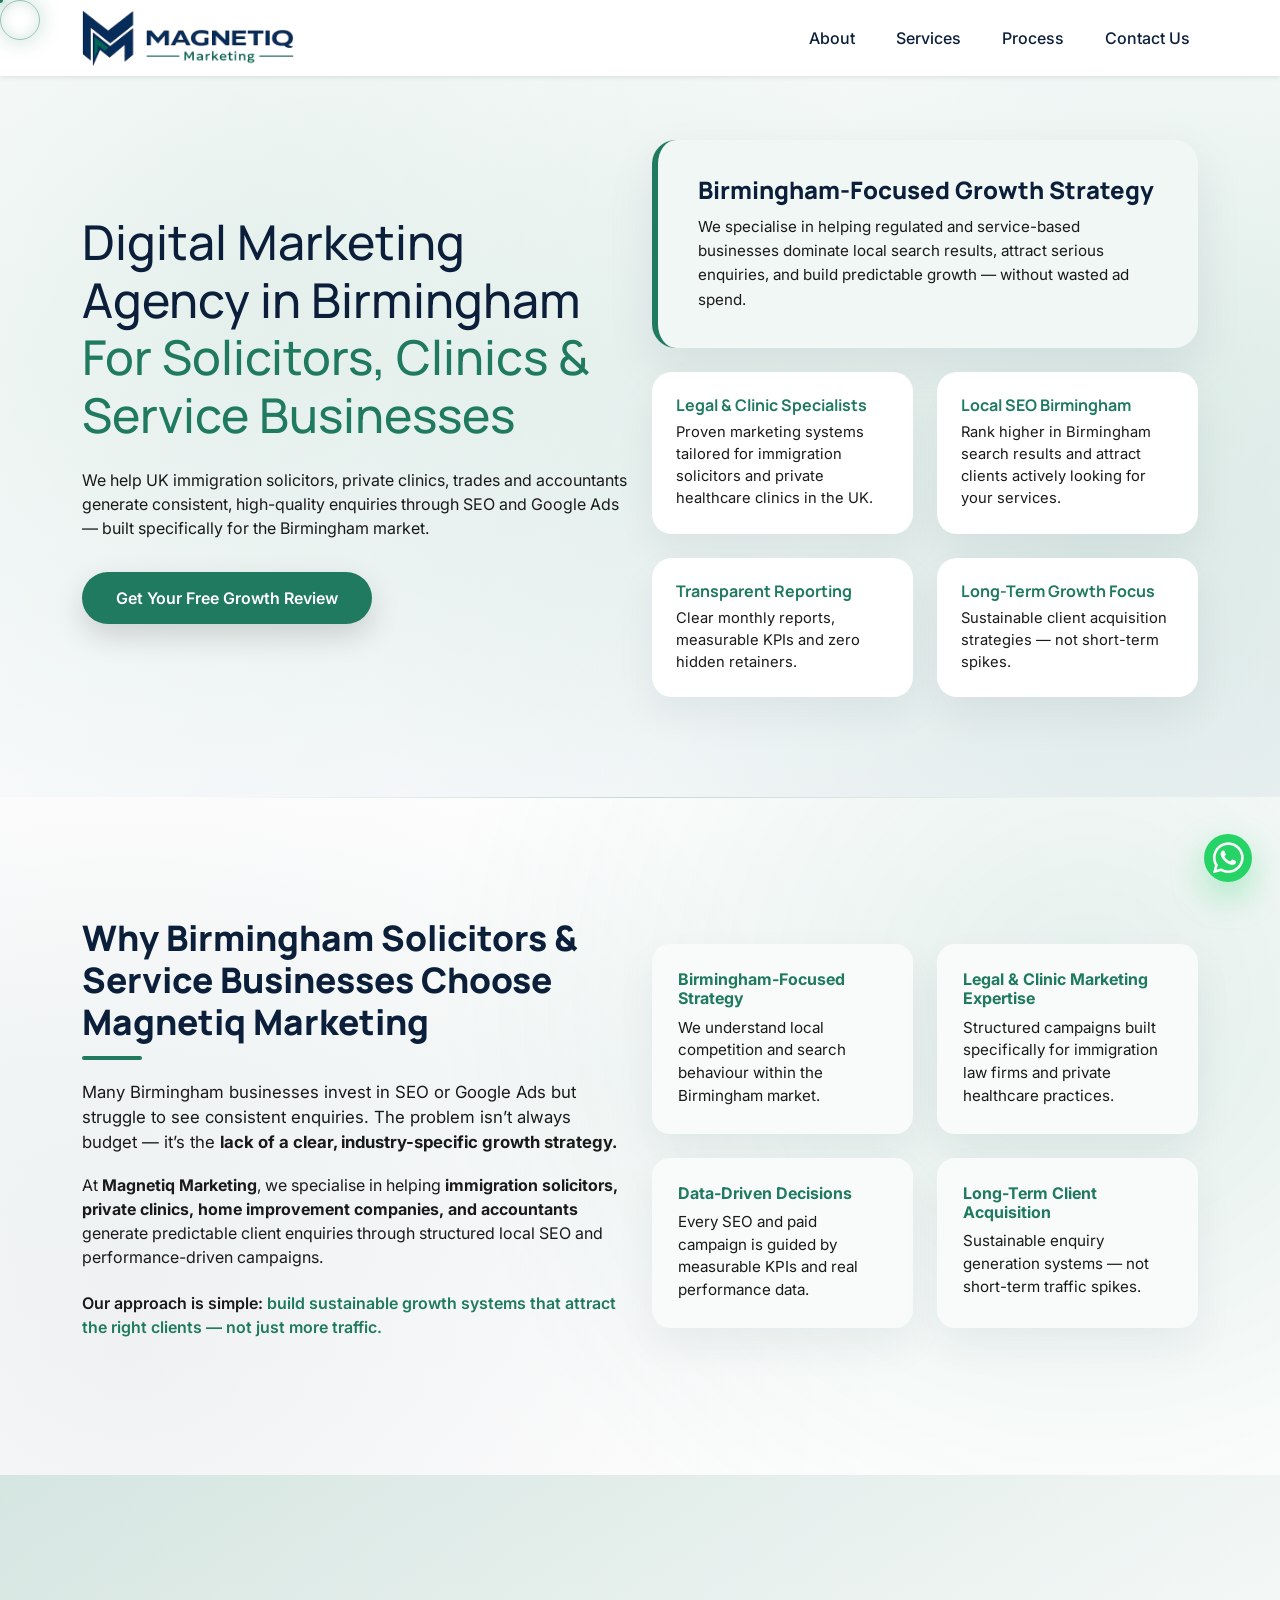
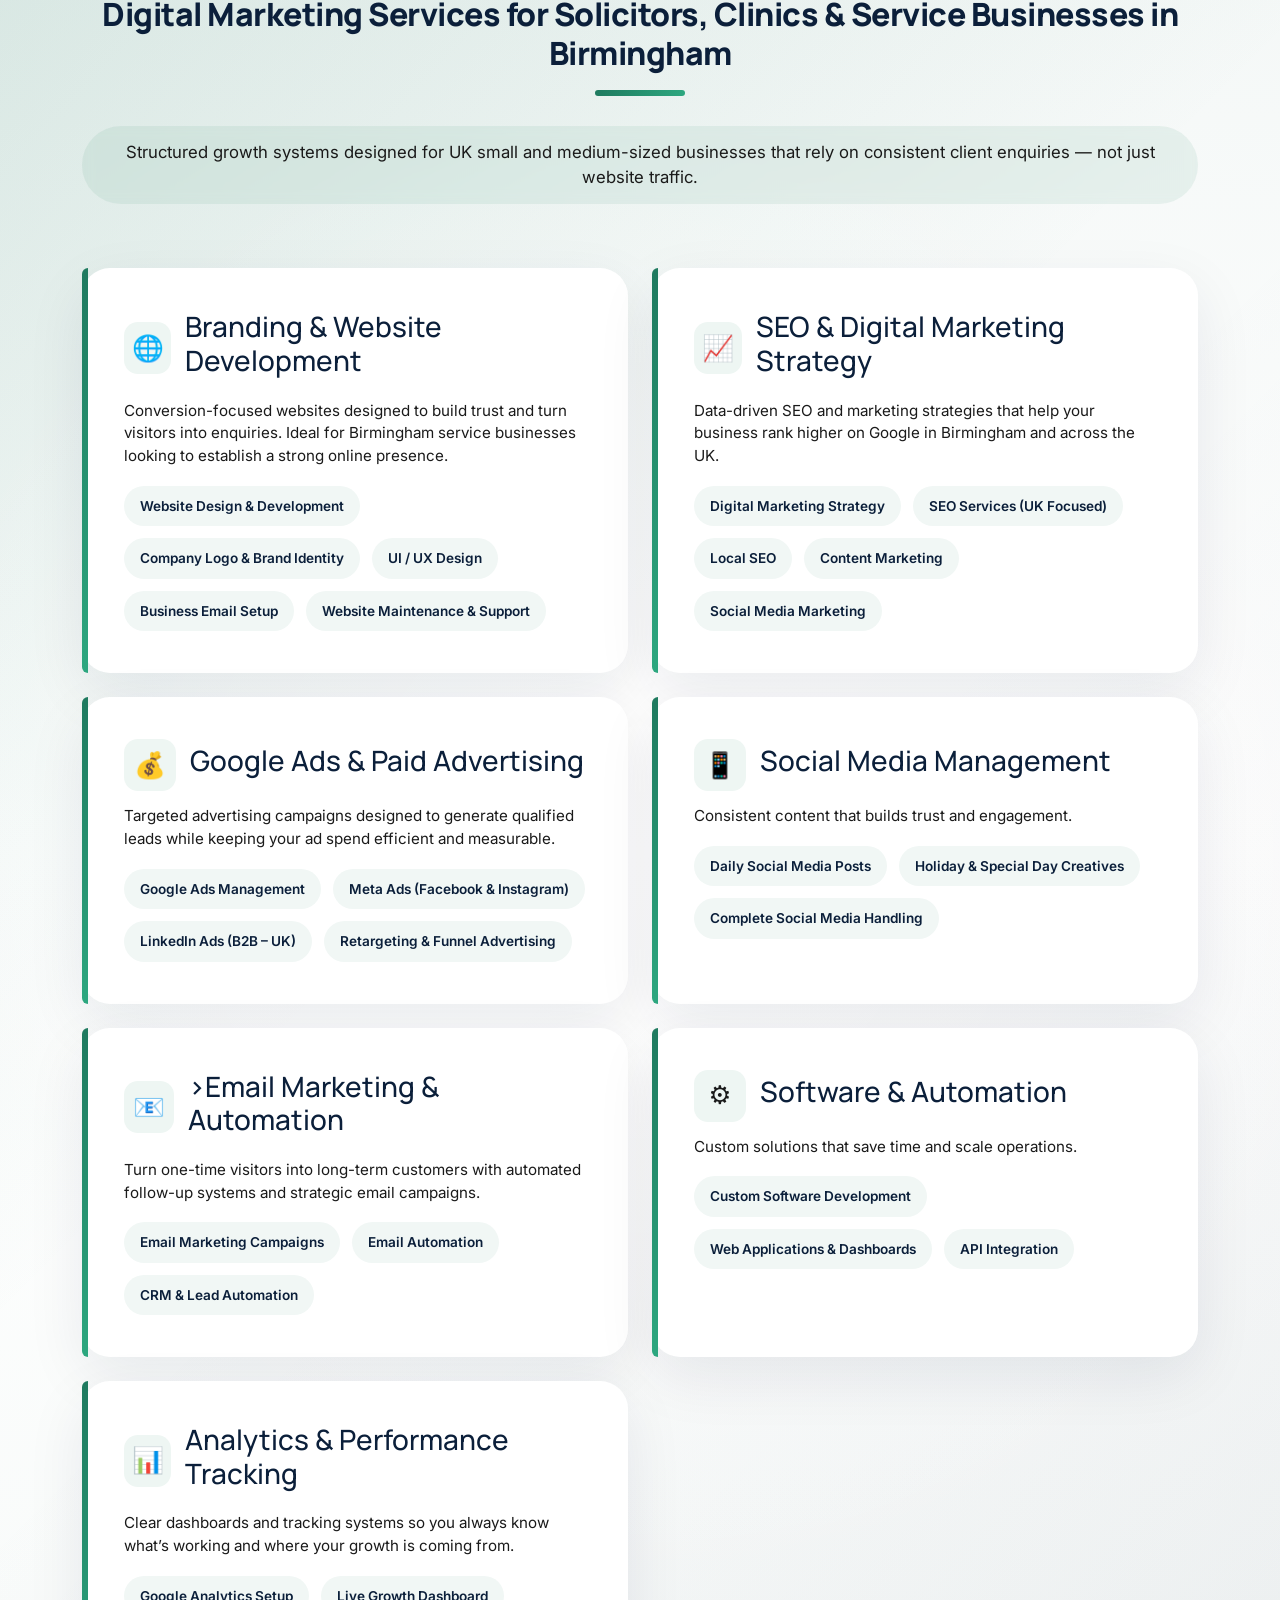
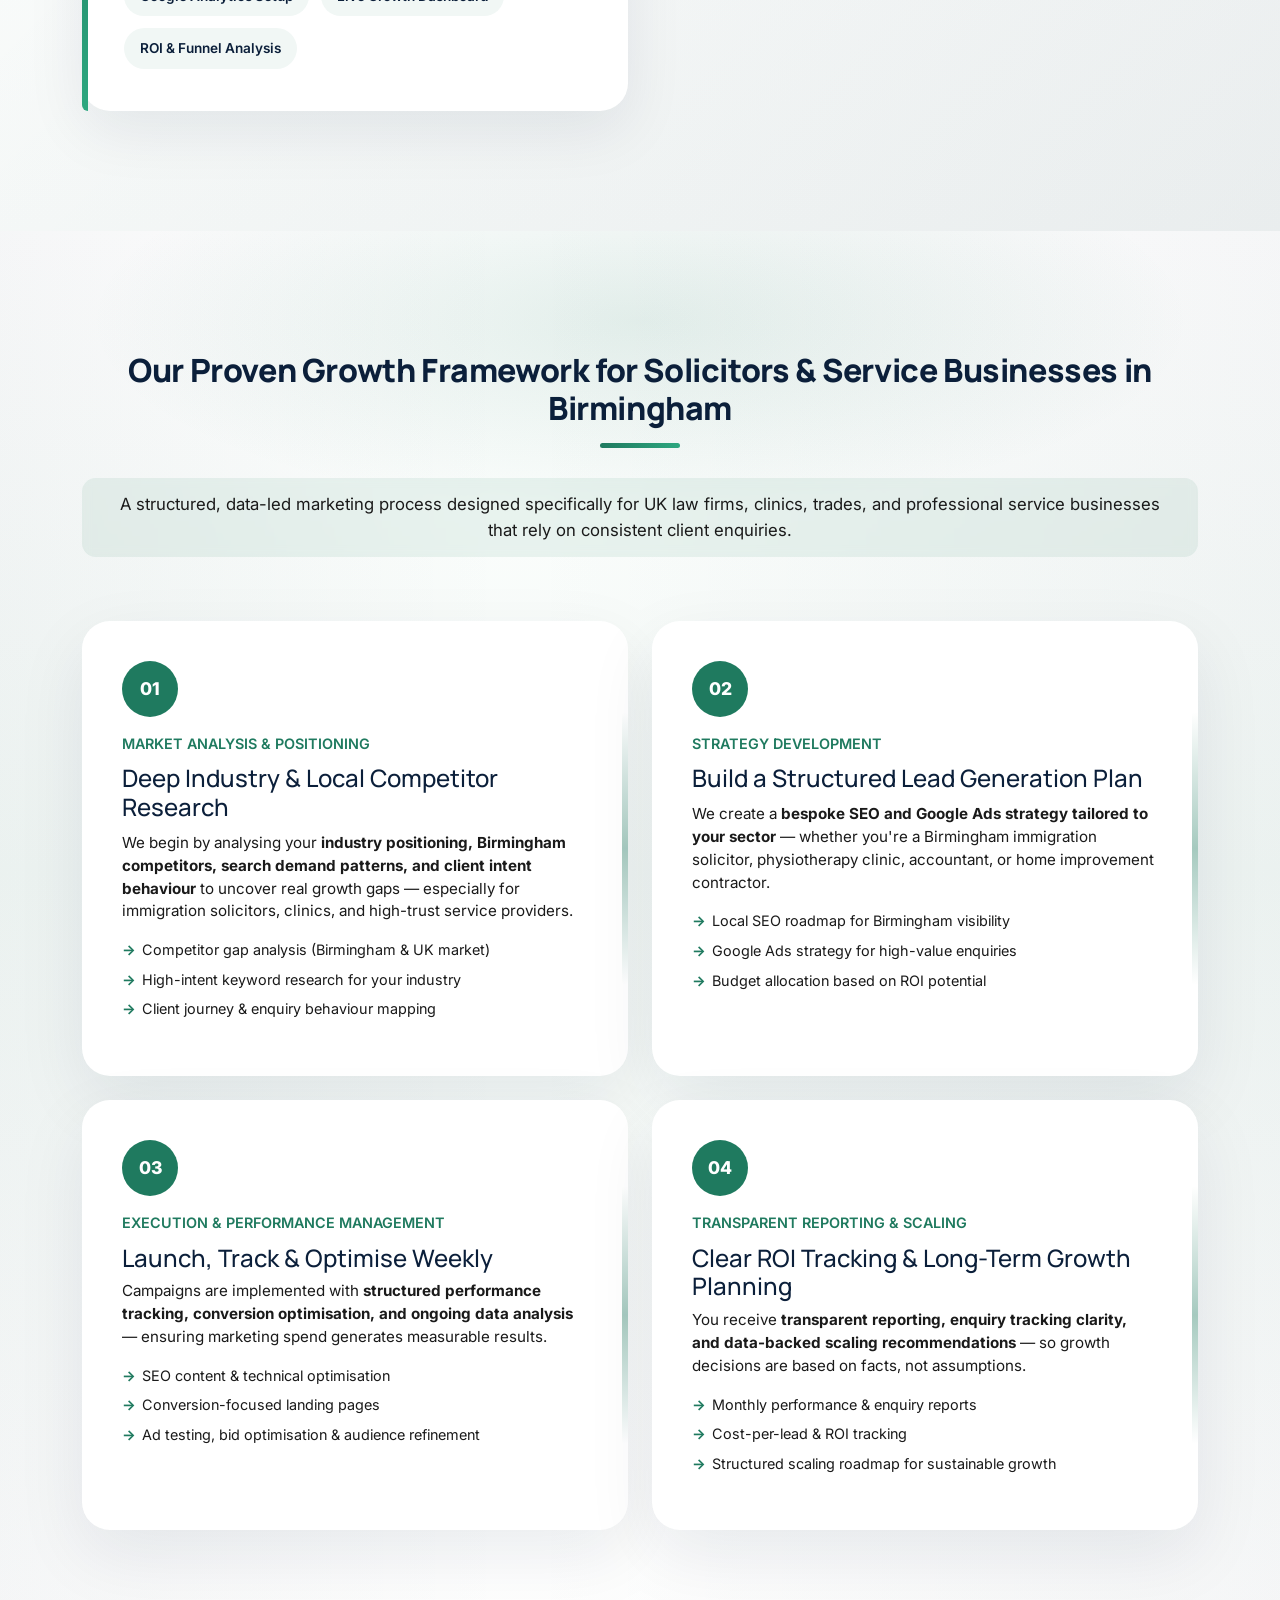
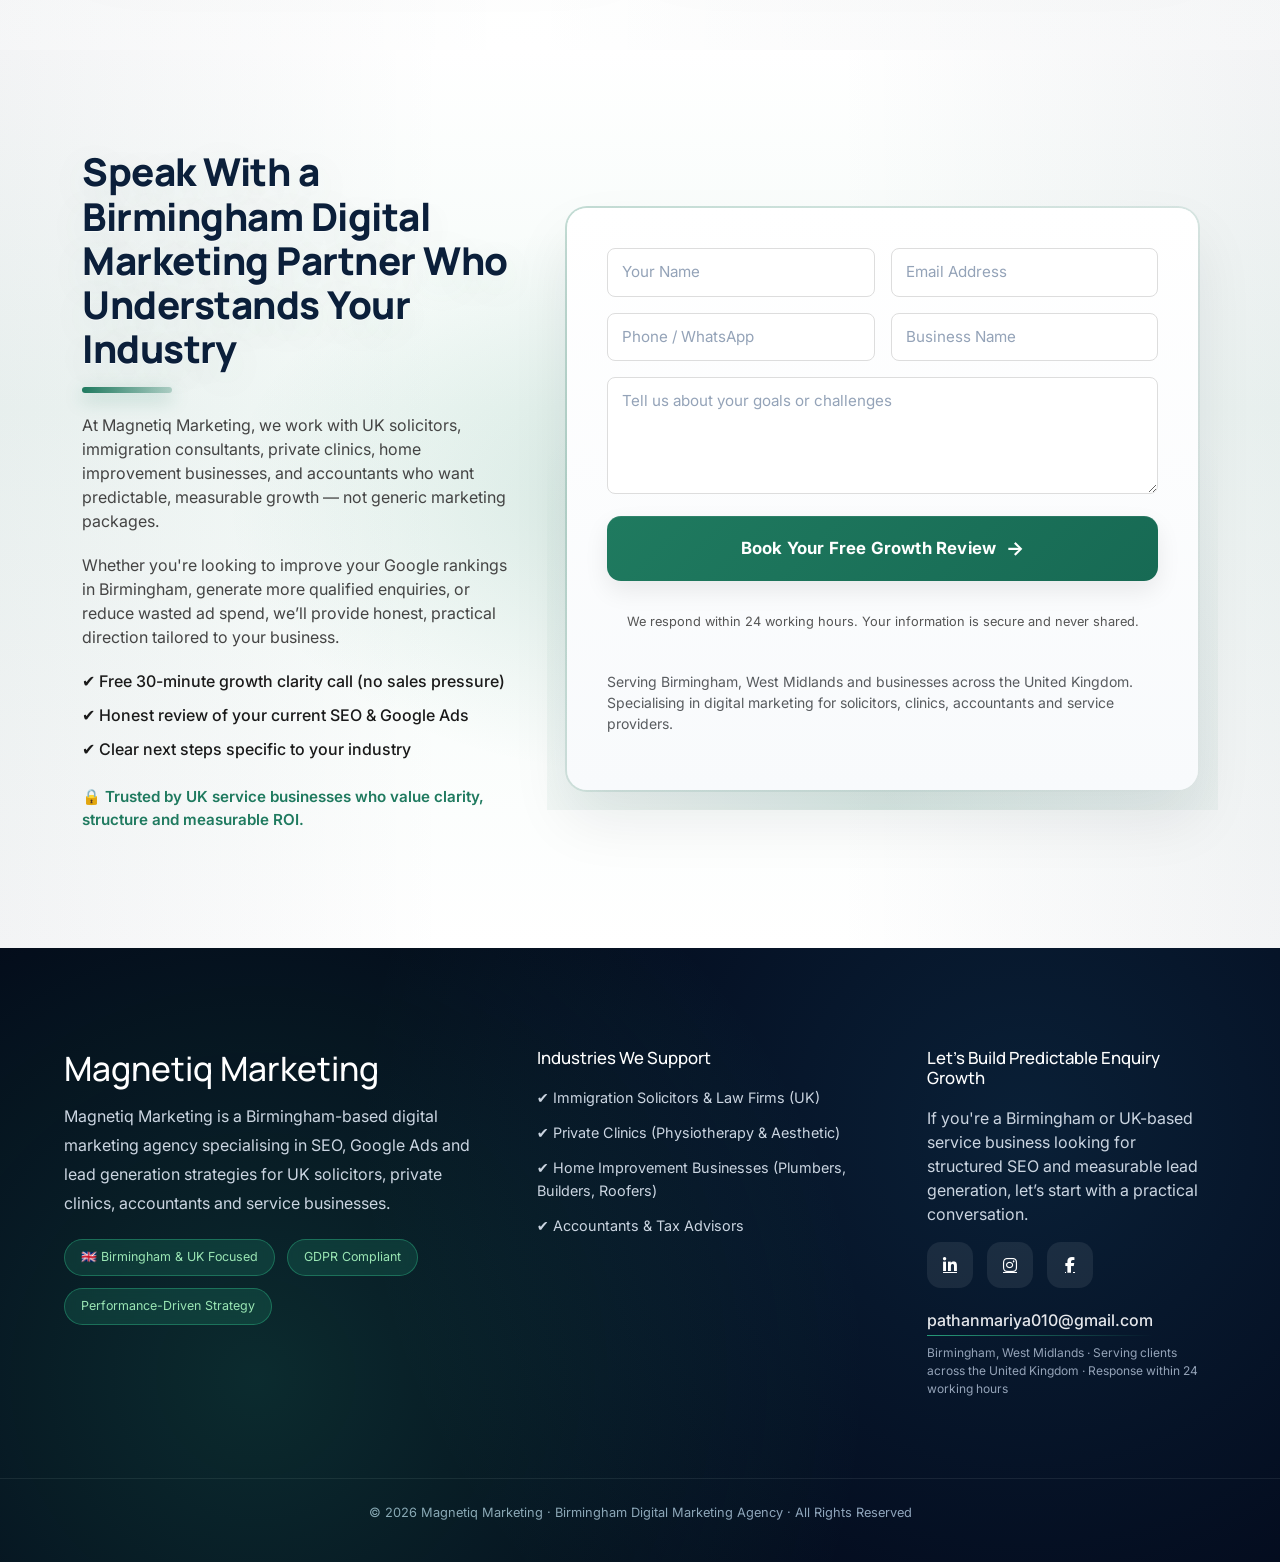
==== commit f69239cd: "Update index.html" ====
--- a/index.html
+++ b/index.html
@@ -1,6 +1,7 @@
 <!DOCTYPE html>
 <html lang="en">
 <head>
+	
   <!-- Basic -->
   <meta charset="UTF-8">
   <meta http-equiv="X-UA-Compatible" content="IE=edge">
@@ -80,6 +81,16 @@
     <link rel="stylesheet"
           href="https://cdnjs.cloudflare.com/ajax/libs/font-awesome/6.5.1/css/all.min.css">
   </noscript>
+
+	<!-- Google tag (gtag.js) -->
+<script async src="https://www.googletagmanager.com/gtag/js?id=AW-17944872368"></script>
+<script>
+  window.dataLayer = window.dataLayer || [];
+  function gtag(){dataLayer.push(arguments);}
+  gtag('js', new Date());
+
+  gtag('config', 'AW-17944872368');
+</script>
 
   <!-- Main CSS -->
   <link rel="stylesheet" href="index.css">
@@ -786,3 +797,4 @@
 
 </body>
 </html>
+
--- a/index.css
+++ b/index.css
@@ -57,10 +57,27 @@
 }
 
 
-.navbar{
-  background:#fff;
-  padding: 18px 0;
-}
+.navbar {
+  background: #ffffff;
+  padding: 10px 0;   /* Kam padding = logo bada lagega */
+}
+
+/* LOGO CONTROL */
+.nav-logo {
+  height: 56px;       /* 56px ideal hai aapke ratio ke liye */
+  width: auto;
+  object-fit: contain;
+  display: block;
+}
+
+/* Brand alignment fix */
+.navbar-brand {
+  padding: 0;
+  margin: 0;
+  display: flex;
+  align-items: center;
+}
+
 
 .navbar-nav .nav-item {
   margin-left: 25px;
@@ -120,6 +137,7 @@
   padding:30px;
   height:100%;
 }
+
 
 .nav-link {
   position: relative;
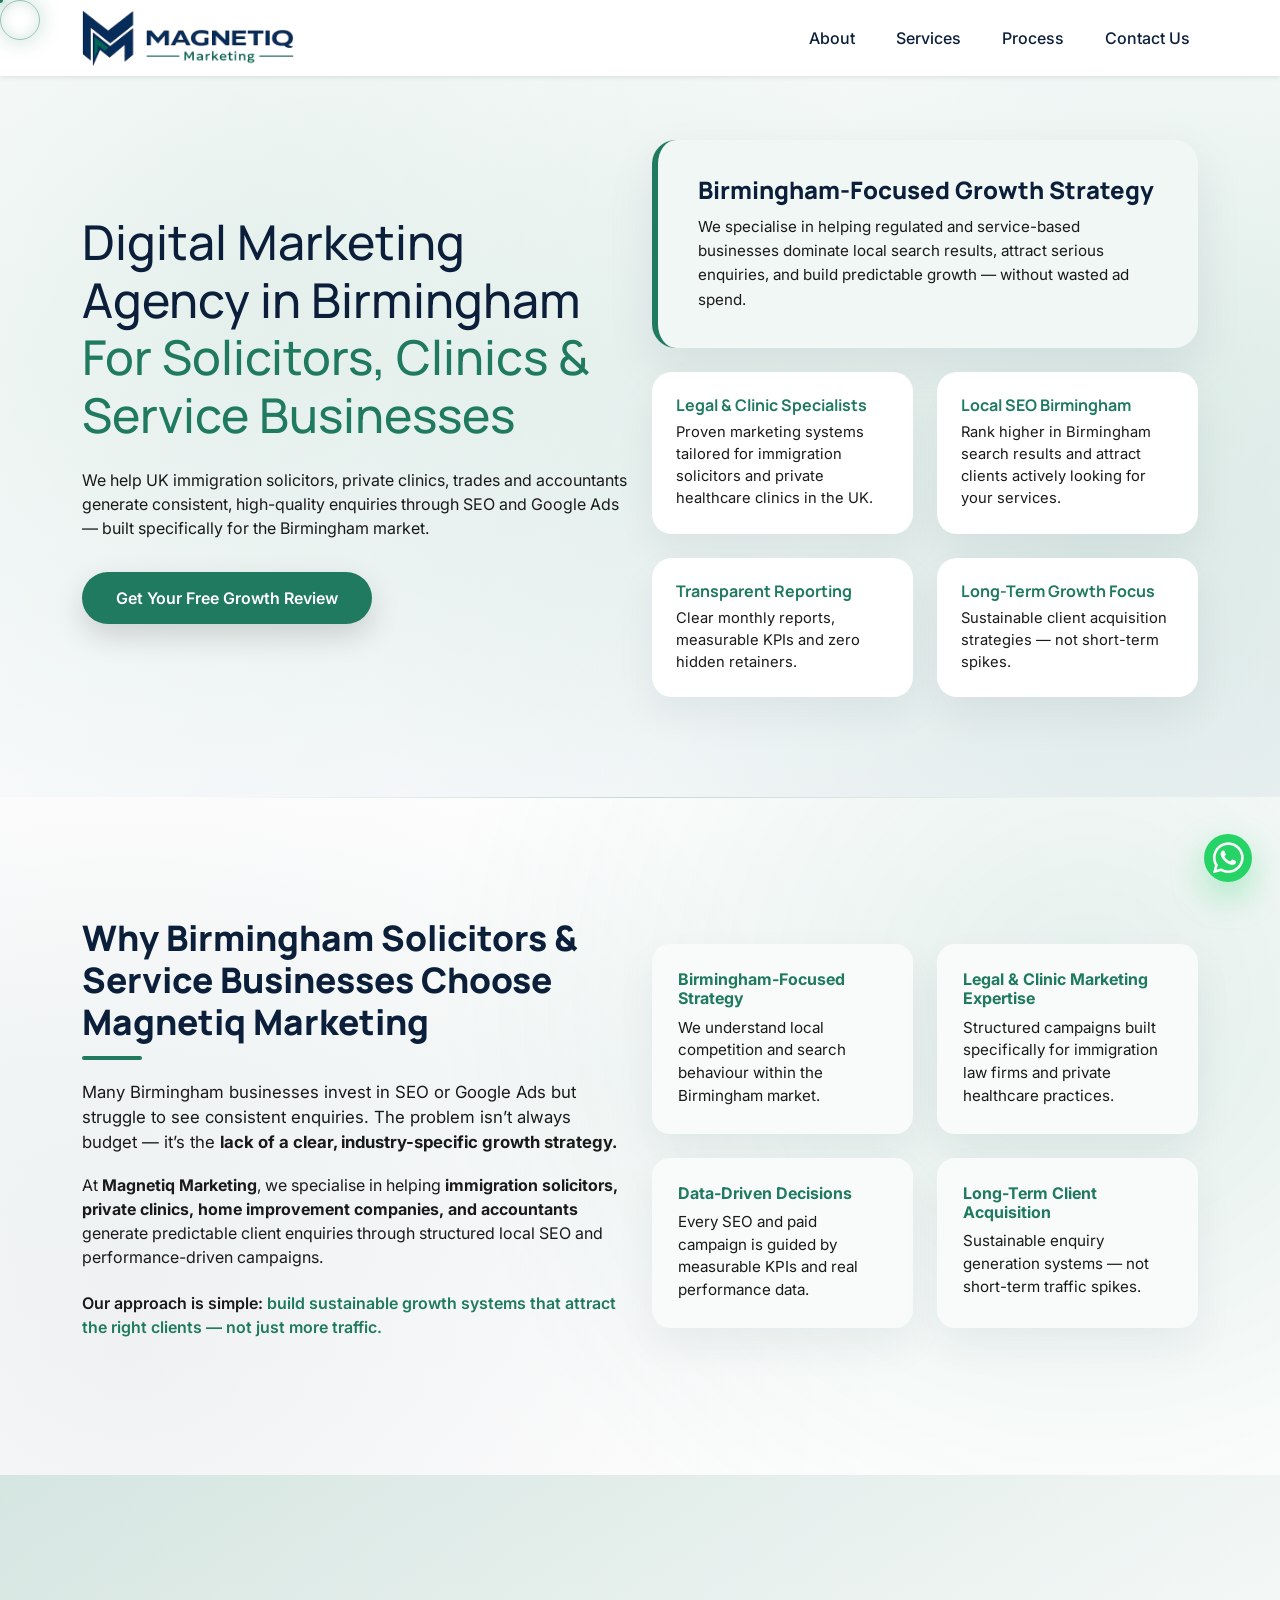
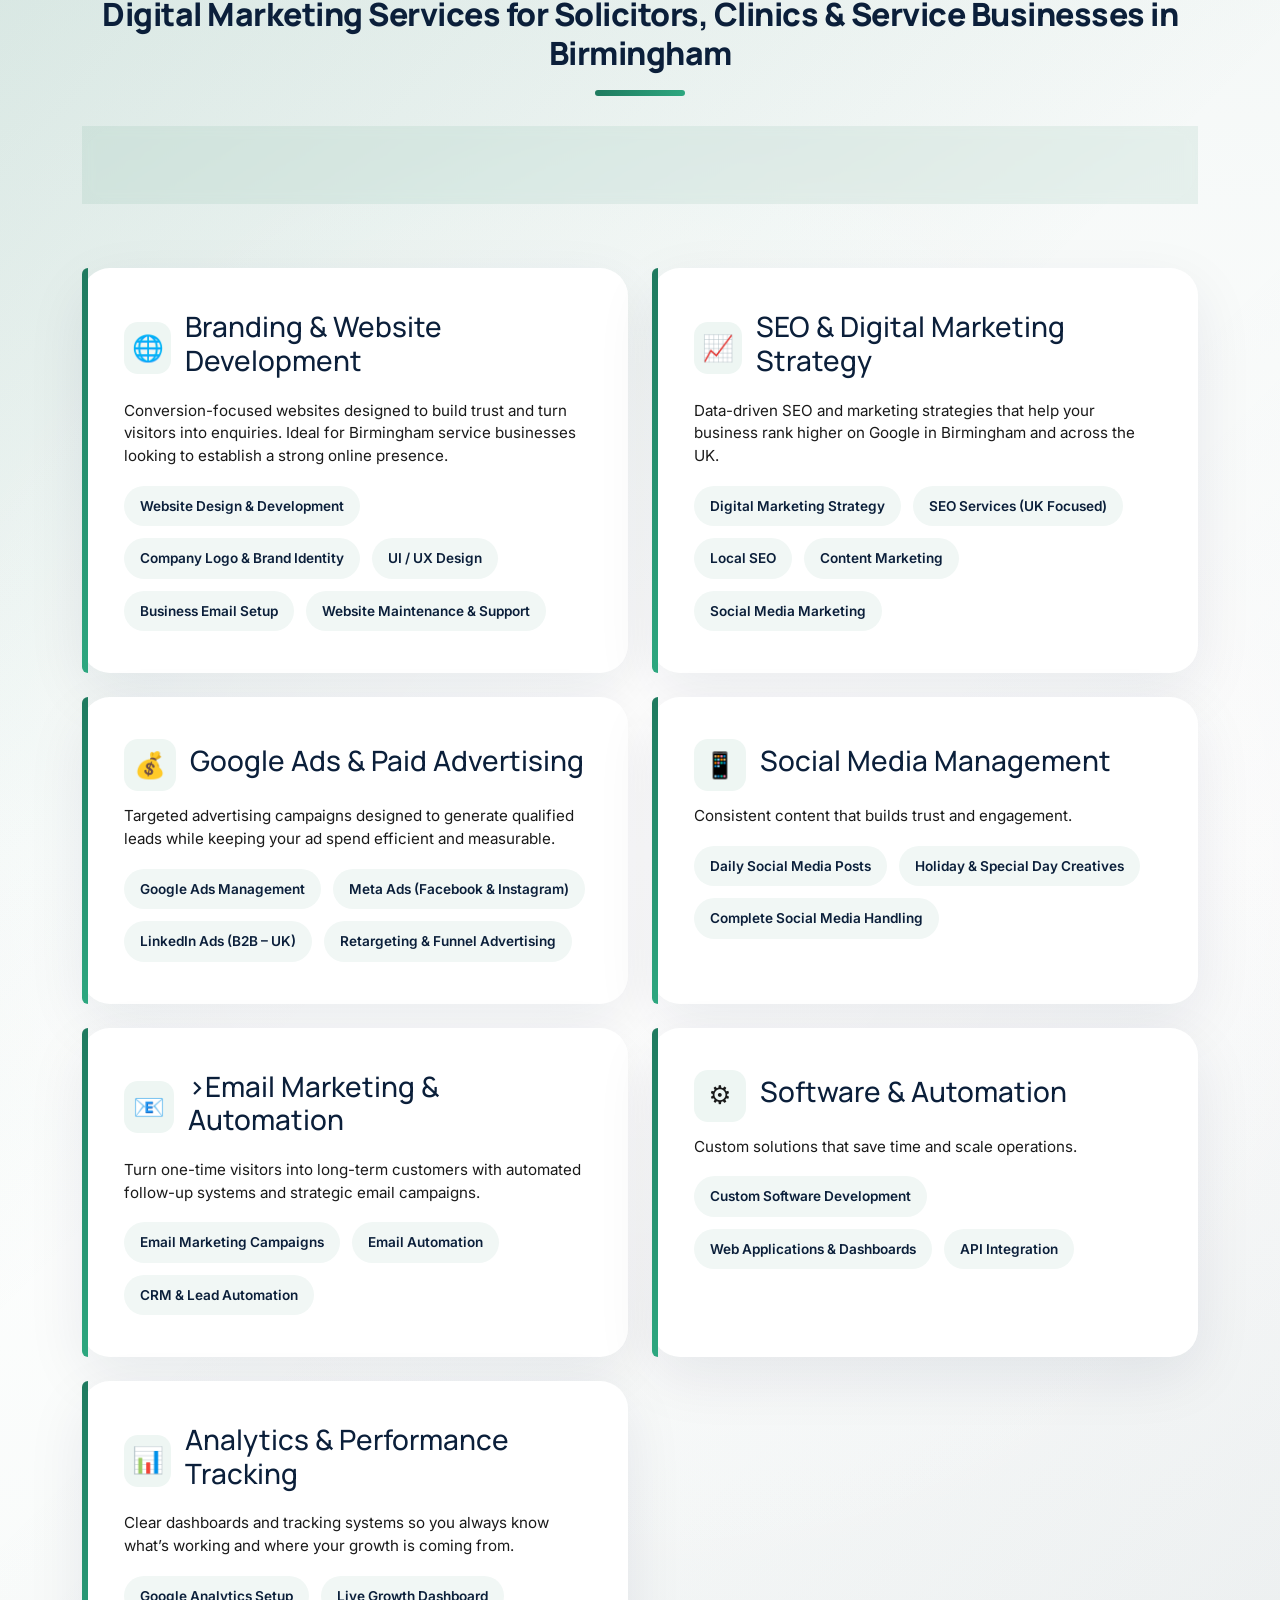
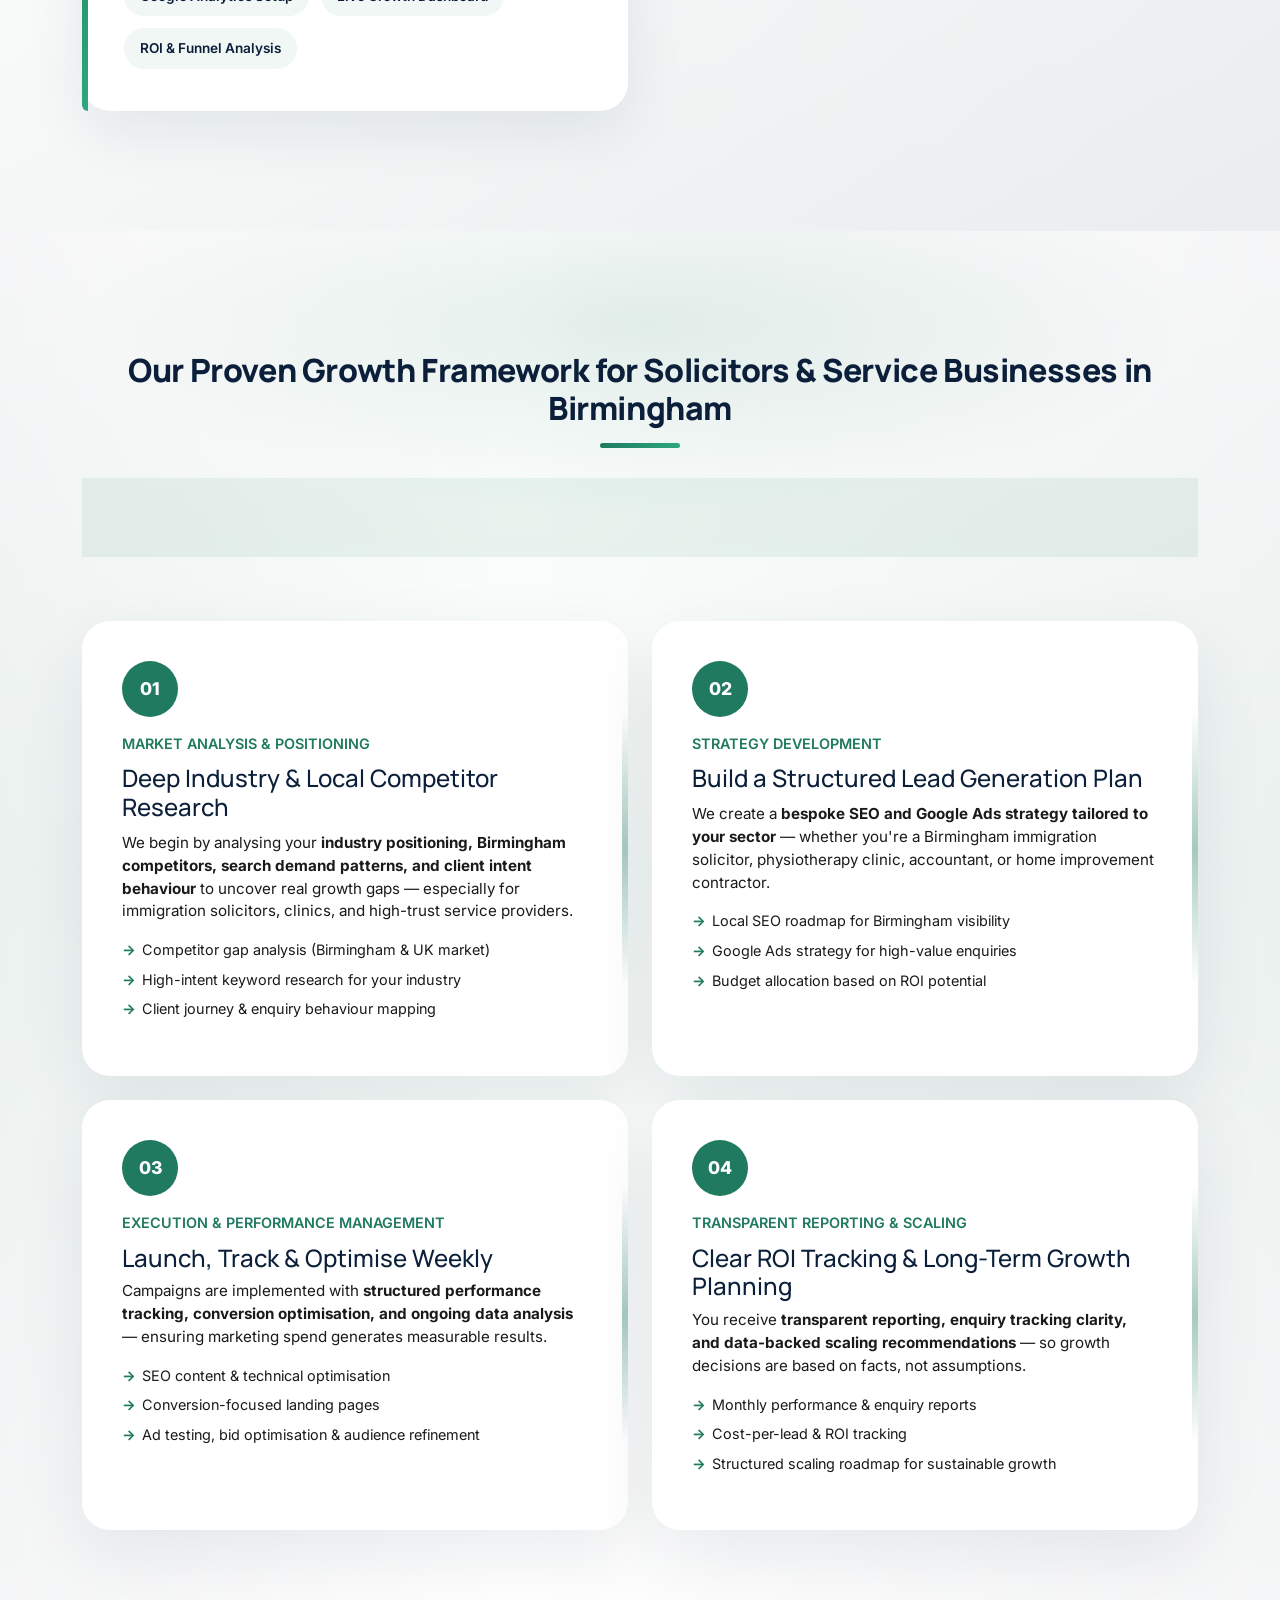
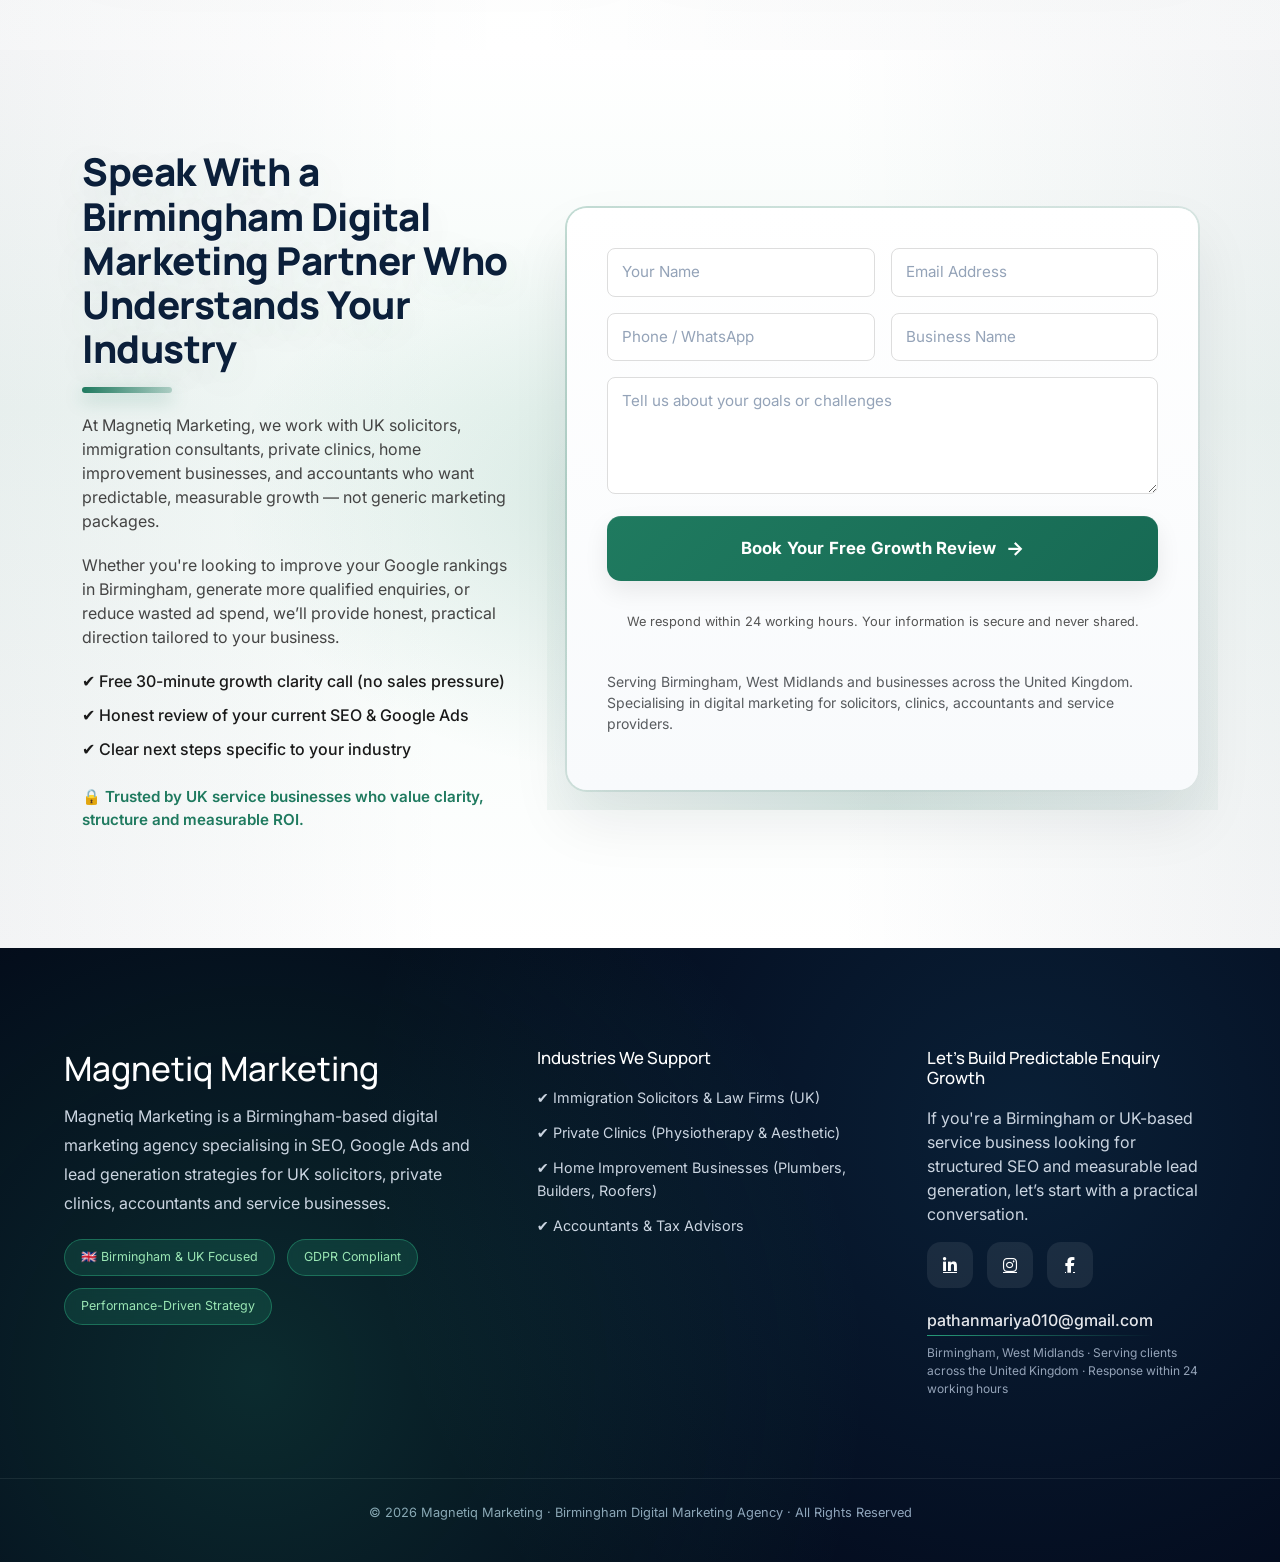
==== commit 0d3038c9: "Update index.html" ====
--- a/index.html
+++ b/index.html
@@ -82,14 +82,6 @@
           href="https://cdnjs.cloudflare.com/ajax/libs/font-awesome/6.5.1/css/all.min.css">
   </noscript>
 
-	<!-- Google tag (gtag.js) -->
-<script async src="https://www.googletagmanager.com/gtag/js?id=AW-17944872368"></script>
-<script>
-  window.dataLayer = window.dataLayer || [];
-  function gtag(){dataLayer.push(arguments);}
-  gtag('js', new Date());
-
-  gtag('config', 'AW-17944872368');
 </script>
 
   <!-- Main CSS -->
@@ -148,6 +140,13 @@
     <img height="1" width="1" style="display:none"
          src="https://www.facebook.com/tr?id=2305626343269912&ev=PageView&noscript=1" />
   </noscript>
+	<!-- Google Tag Manager -->
+<script>(function(w,d,s,l,i){w[l]=w[l]||[];w[l].push({'gtm.start':
+new Date().getTime(),event:'gtm.js'});var f=d.getElementsByTagName(s)[0],
+j=d.createElement(s),dl=l!='dataLayer'?'&l='+l:'';j.async=true;j.src=
+'https://www.googletagmanager.com/gtm.js?id='+i+dl;f.parentNode.insertBefore(j,f);
+})(window,document,'script','dataLayer','GTM-NKBTPWC8');</script>
+<!-- End Google Tag Manager -->
 </head>
 
 
@@ -638,6 +637,7 @@
           <!-- NETLIFY FORM -->
           <form name="contact"
                 method="POST"
+			    action="/thank-you.html"
                 data-netlify="true"
                 data-netlify-honeypot="bot-field">
 
@@ -794,7 +794,13 @@
 </script>
 
 
-
+<!-- Google Tag Manager (noscript) -->
+<noscript><iframe src="https://www.googletagmanager.com/ns.html?id=GTM-NKBTPWC8"
+height="0" width="0" style="display:none;visibility:hidden"></iframe></noscript>
+<!-- End Google Tag Manager (noscript) -->
 </body>
 </html>
 
+
+
+
